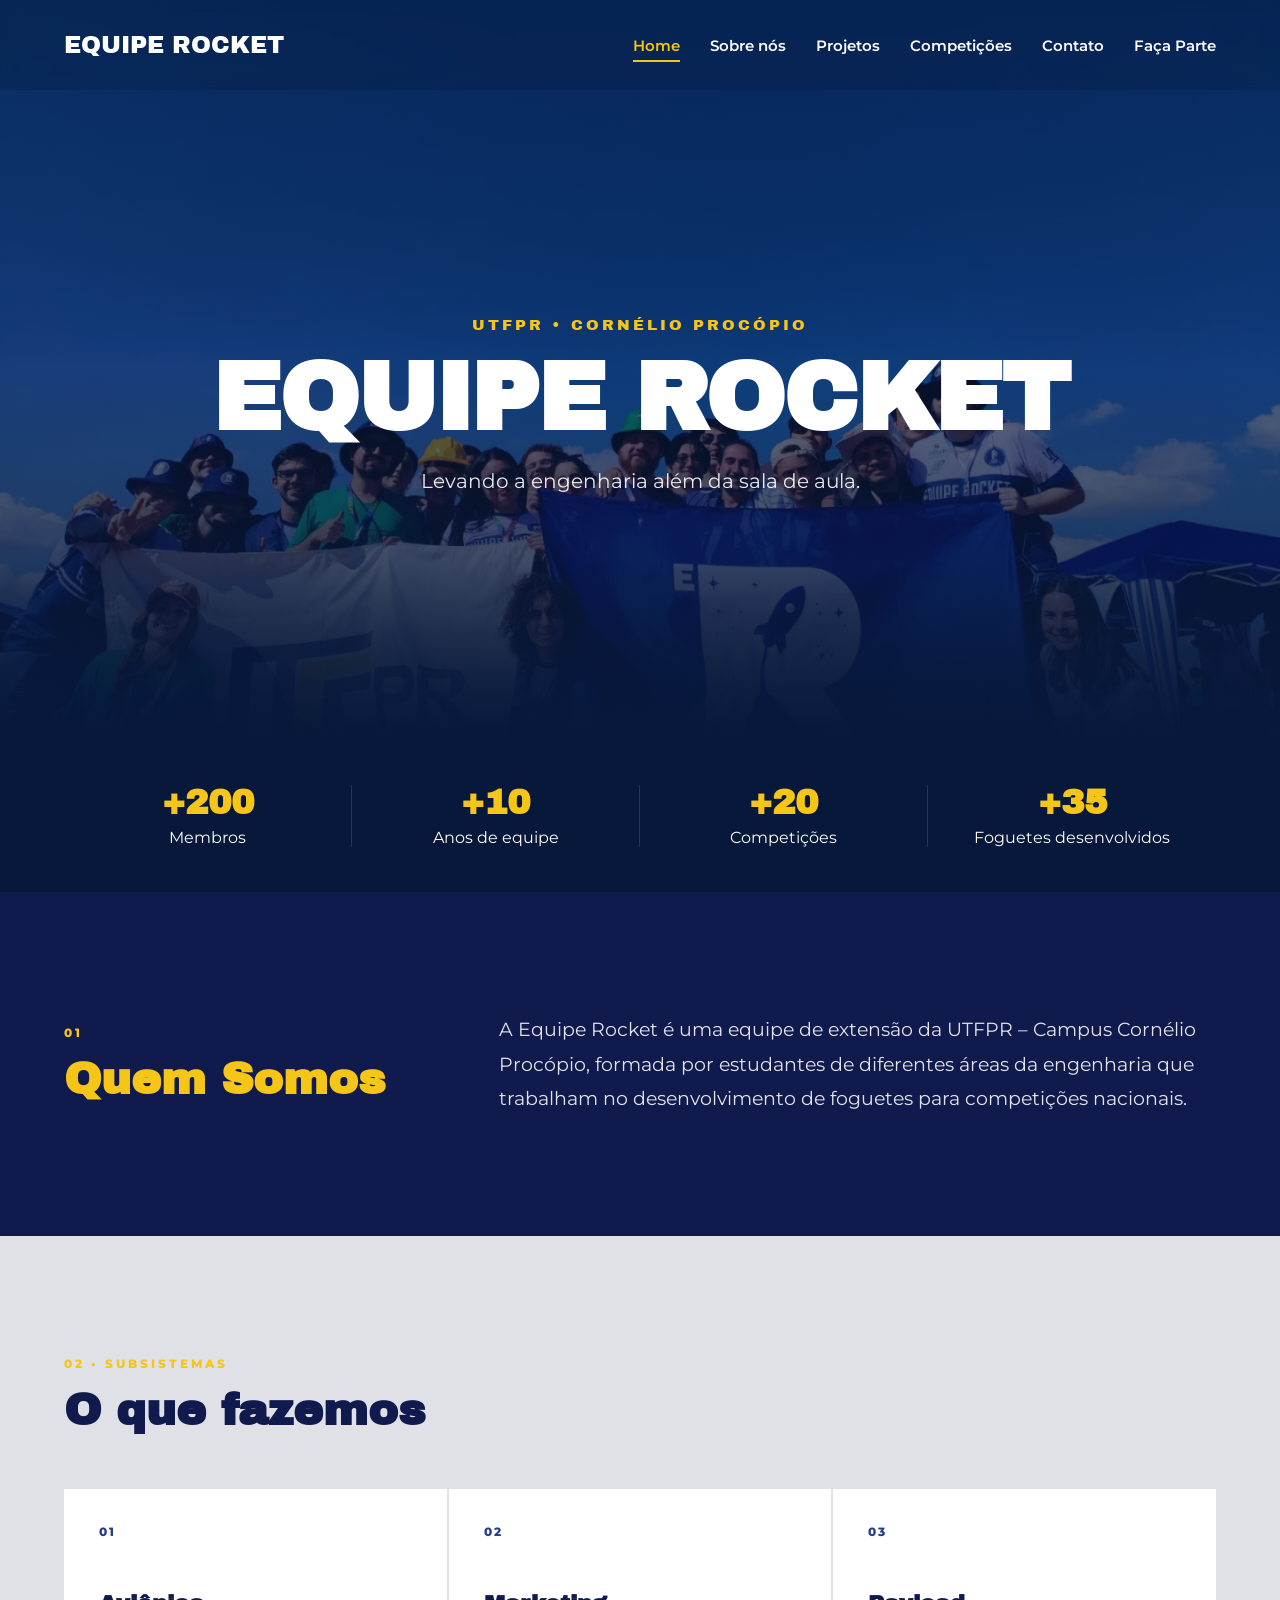
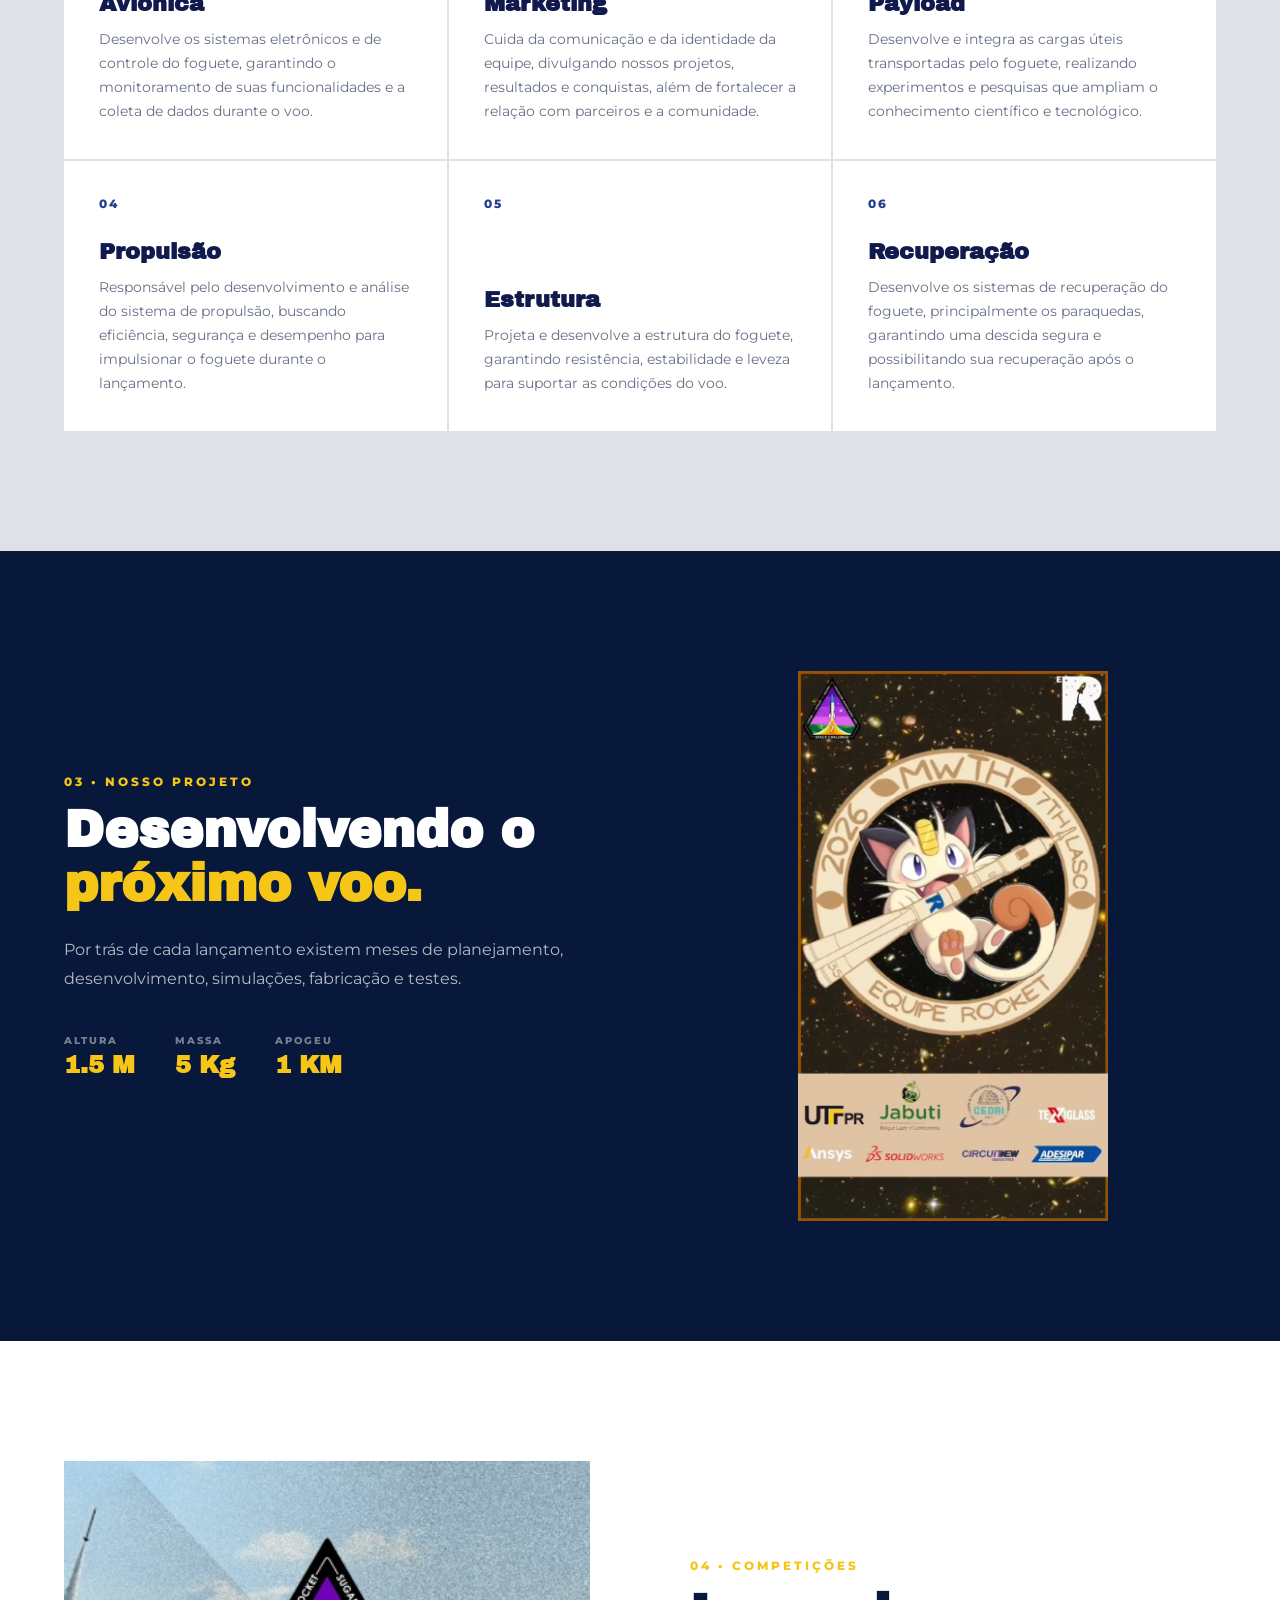
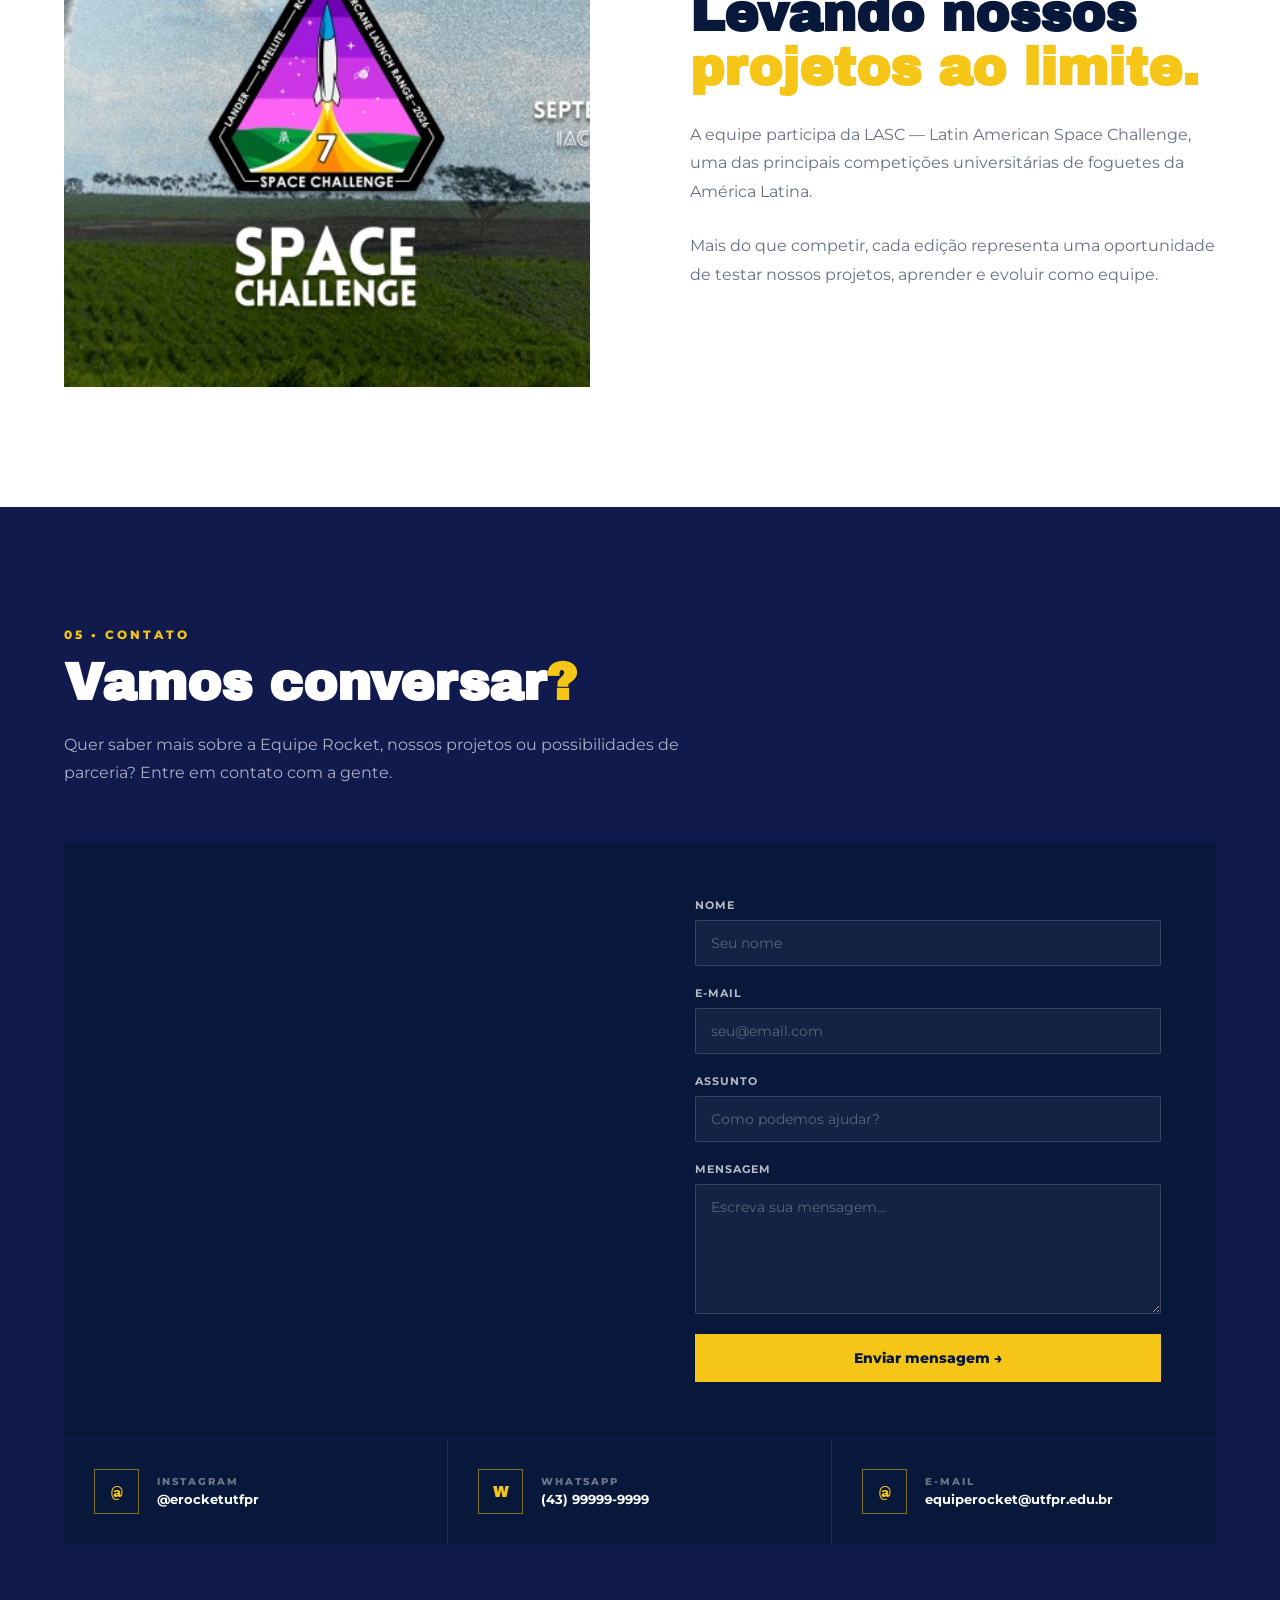
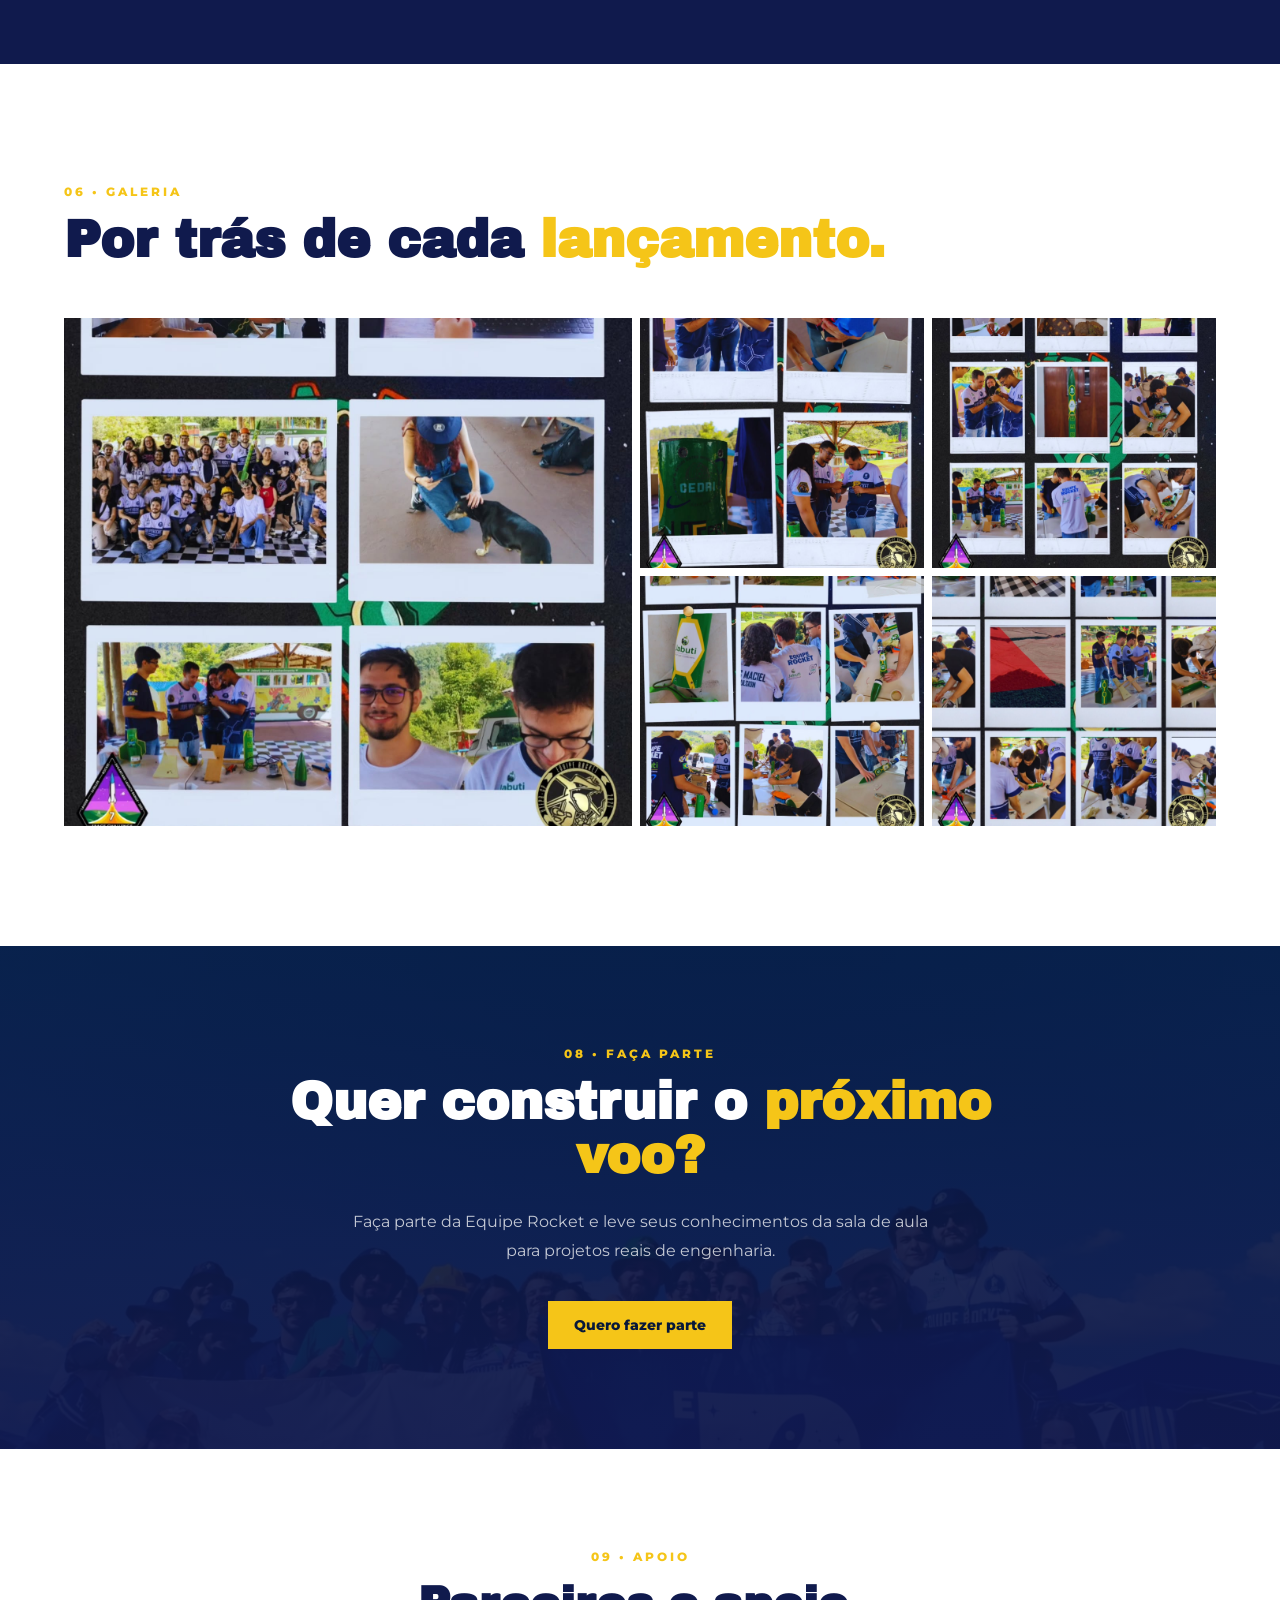
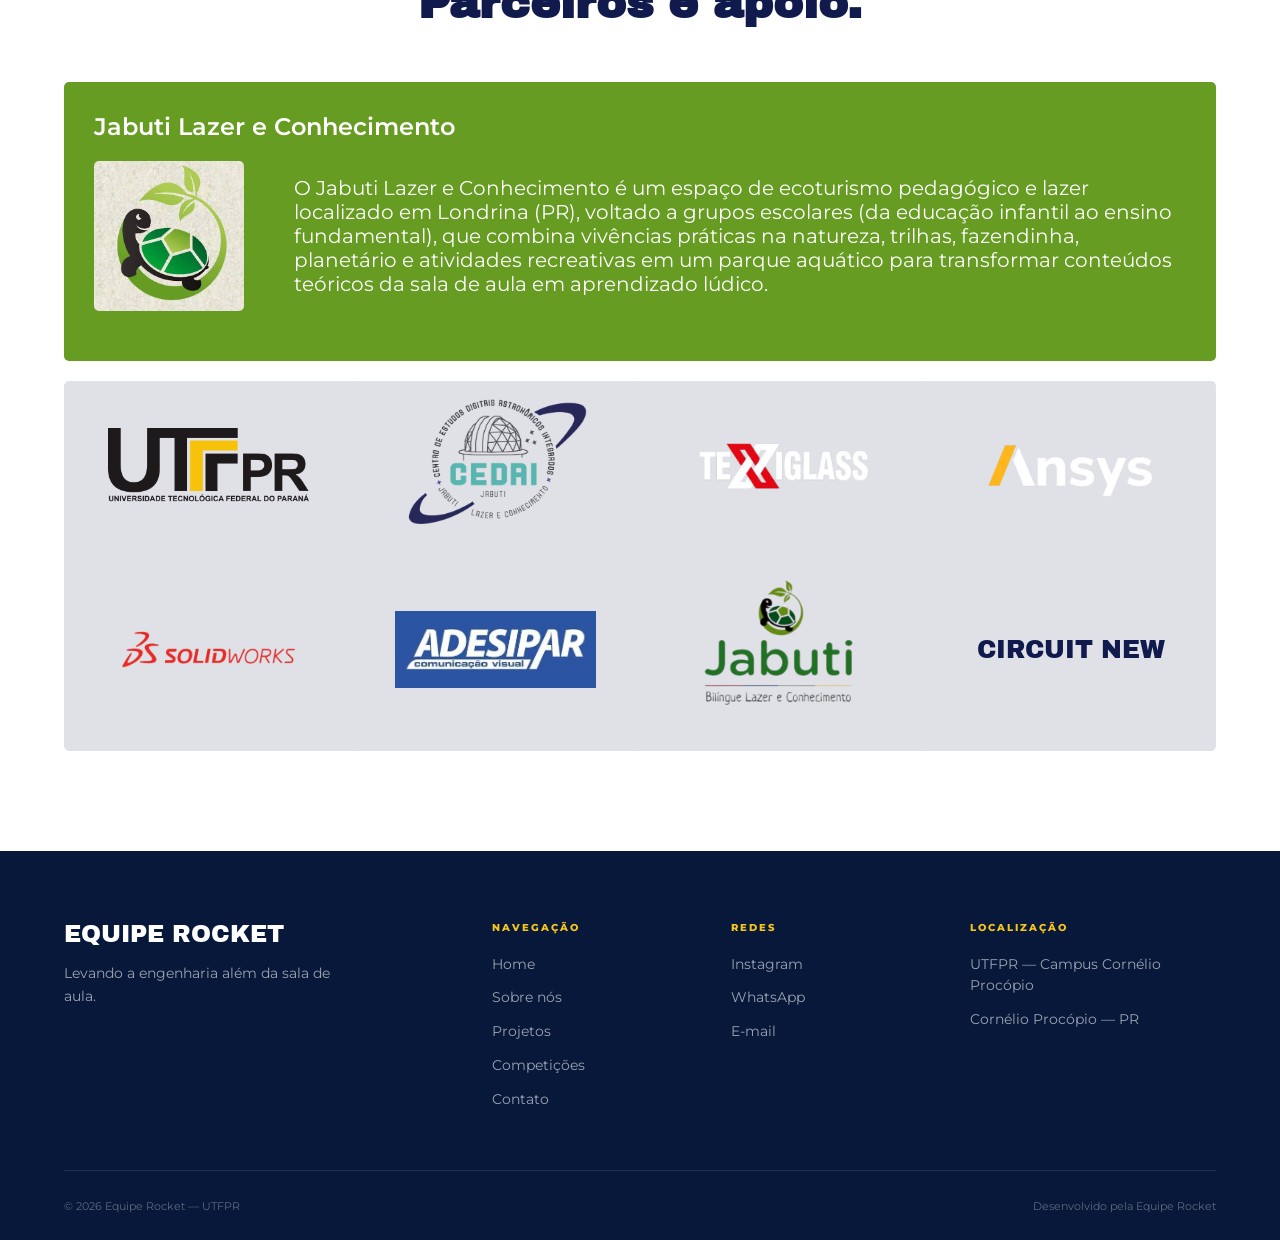
==== index.html @ 09540ca8 "feat: prompt inicial para commit" ====
<!doctype html>
<html lang="pt-BR">
  <head>
    <meta charset="UTF-8" />

    <meta name="viewport" content="width=device-width, initial-scale=1.0" />

    <meta
      name="description"
      content="Equipe Rocket UTFPR Cornélio Procópio — desenvolvimento de foguetes e participação em competições aeroespaciais."
    />

    <title>Equipe Rocket | UTFPR Cornélio Procópio</title>

    <link rel="icon" href="./assets/images/logo_rocket.ico" />

    <!-- Fontes -->
    <link rel="preconnect" href="https://fonts.googleapis.com" />
    <link rel="preconnect" href="https://fonts.gstatic.com" crossorigin />
    <link
      href="https://fonts.googleapis.com/css2?family=Archivo+Black&family=Montserrat:ital,wght@0,100..900;1,100..900&display=swap"
      rel="stylesheet"
    />

    <!-- CSS -->
    <link rel="stylesheet" href="./assets/css/boot.css" />
    <link rel="stylesheet" href="./assets/css/home.css" />

    <!-- JS -->
    <script src="./assets/js/menu.js" defer></script>
  </head>

  <body>
    <!-- =====================================================
         HEADER
    ====================================================== -->

    <header class="header">
      <div class="header__content">
        <a href="./index.html" class="header__logo"> EQUIPE ROCKET </a>

        <button
          class="menu-toggle"
          type="button"
          aria-label="Abrir menu"
          aria-expanded="false"
          aria-controls="main-menu"
        >
          <span></span>
          <span></span>
          <span></span>
        </button>

        <nav
          class="header__nav"
          id="main-menu"
          aria-label="Navegação principal"
        >
          <ul class="header__list">
            <li>
              <a href="./index.html" class="header__link active"> Home </a>
            </li>

            <li>
              <a href="#about" class="header__link"> Sobre nós </a>
            </li>

            <li>
              <a href="#projeto" class="header__link"> Projetos </a>
            </li>

            <li>
              <a href="#competicoes" class="header__link"> Competições </a>
            </li>

            <li>
              <a href="#contato" class="header__link"> Contato </a>
            </li>

            <li>
              <a href="#facaparte" class="header__link"> Faça Parte </a>
            </li>
          </ul>
        </nav>
      </div>
    </header>

    <main>
      <!-- =================================================
             HERO
        ================================================== -->

      <section class="hero">
        <img
          class="hero__image"
          src="./assets/images/banner02.jpg"
          alt="Equipe Rocket da UTFPR Cornélio Procópio"
        />

        <div class="hero__overlay"></div>

        <div class="hero__gradient"></div>

        <div class="hero__content">
          <p class="hero__university">UTFPR • CORNÉLIO PROCÓPIO</p>

          <h1 class="hero__title">EQUIPE ROCKET</h1>

          <p class="hero__subtitle">
            Levando a engenharia além da sala de aula.
          </p>
        </div>
      </section>

      <!-- =================================================
             ESTATÍSTICAS
        ================================================== -->

      <section class="stats">
        <div class="container">
          <div class="stats__grid">
            <article class="stat">
              <strong> +200 </strong>

              <span> Membros </span>
            </article>

            <article class="stat">
              <strong> +10 </strong>

              <span> Anos de equipe </span>
            </article>

            <article class="stat">
              <strong> +20 </strong>

              <span> Competições </span>
            </article>

            <article class="stat">
              <strong> +35 </strong>

              <span> Foguetes desenvolvidos </span>
            </article>
          </div>
        </div>
      </section>

      <!-- =================================================
             QUEM SOMOS
        ================================================== -->

      <section class="about" id="about">
        <div class="container">
          <div class="about__content">
            <div class="section-heading">
              <span class="section-heading__number"> 01 </span>

              <h2 class="section-heading__title">Quem Somos</h2>
            </div>

            <div class="about__text">
              <p>
                A Equipe Rocket é uma equipe de extensão da UTFPR – Campus
                Cornélio Procópio, formada por estudantes de diferentes áreas da
                engenharia que trabalham no desenvolvimento de foguetes para
                competições nacionais.
              </p>

              <!-- <a href="./pages/sobre.html" class="text-link"> Saiba mais → </a> -->
            </div>
          </div>
        </div>
      </section>

      <!-- =================================================
             SUBSISTEMAS
        ================================================== -->

      <section class="subsystems">
        <div class="container">
          <div class="section-title">
            <span> 02 • SUBSISTEMAS </span>

            <h2>O que fazemos</h2>
          </div>

          <div class="subsystems__grid">
            <article class="subsystem-card">
              <span class="subsystem-card__number"> 01 </span>

              <h3>Aviônica</h3>

              <p>
                Desenvolve os sistemas eletrônicos e de controle do foguete,
                garantindo o monitoramento de suas funcionalidades e a coleta de
                dados durante o voo.
              </p>
            </article>

            <article class="subsystem-card">
              <span class="subsystem-card__number"> 02 </span>

              <h3>Marketing</h3>

              <p>
                Cuida da comunicação e da identidade da equipe, divulgando
                nossos projetos, resultados e conquistas, além de fortalecer a
                relação com parceiros e a comunidade.
              </p>
            </article>

            <article class="subsystem-card">
              <span class="subsystem-card__number"> 03 </span>

              <h3>Payload</h3>

              <p>
                Desenvolve e integra as cargas úteis transportadas pelo foguete,
                realizando experimentos e pesquisas que ampliam o conhecimento
                científico e tecnológico.
              </p>
            </article>

            <article class="subsystem-card">
              <span class="subsystem-card__number"> 04 </span>

              <h3>Propulsão</h3>

              <p>
                Responsável pelo desenvolvimento e análise do sistema de
                propulsão, buscando eficiência, segurança e desempenho para
                impulsionar o foguete durante o lançamento.
              </p>
            </article>

            <article class="subsystem-card">
              <span class="subsystem-card__number"> 05 </span>

              <h3>Estrutura</h3>

              <p>
                Projeta e desenvolve a estrutura do foguete, garantindo
                resistência, estabilidade e leveza para suportar as condições do
                voo.
              </p>
            </article>

            <article class="subsystem-card">
              <span class="subsystem-card__number"> 06 </span>

              <h3>Recuperação</h3>

              <p>
                Desenvolve os sistemas de recuperação do foguete, principalmente
                os paraquedas, garantindo uma descida segura e possibilitando
                sua recuperação após o lançamento.
              </p>
            </article>
          </div>
        </div>
      </section>

      <!-- =================================================
             NOSSO FOGUETE
        ================================================== -->

      <section class="rocket" id="projeto">
        <div class="container">
          <div class="rocket__content">
            <div class="rocket__text">
              <span class="section-number"> 03 • NOSSO PROJETO </span>

              <h2>
                Desenvolvendo o
                <span>próximo voo.</span>
              </h2>

              <p>
                Por trás de cada lançamento existem meses de planejamento,
                desenvolvimento, simulações, fabricação e testes.
              </p>

              <div class="rocket__data">
                <div>
                  <span> ALTURA </span>

                  <strong> 1.5 M </strong>
                </div>

                <div>
                  <span> MASSA </span>

                  <strong> 5 Kg </strong>
                </div>

                <div>
                  <span> APOGEU </span>

                  <strong> 1 KM </strong>
                </div>
              </div>

              <!-- <a
                href="./projetos.html"
                class="button button--yellow em-desenvolvimento"
              >
                Conheça o projeto
              </a> -->
            </div>

            <div class="rocket__image">
              <img
                src="./assets/images/foguete.jpg"
                alt="Foguete desenvolvido pela Equipe Rocket"
              />
            </div>
          </div>
        </div>
      </section>

      <!-- =================================================
             COMPETIÇÕES
        ================================================== -->

      <section class="competitions" id="competicoes">
        <div class="container">
          <div class="competitions__content">
            <div class="competitions__image">
              <img
                src="./assets/images/lasc.png"
                alt="Equipe Rocket durante uma competição"
              />
            </div>

            <div class="competitions__text">
              <span class="section-number"> 04 • COMPETIÇÕES </span>

              <h2>
                Levando nossos
                <span>projetos ao limite.</span>
              </h2>

              <p>
                A equipe participa da LASC — Latin American Space Challenge, uma
                das principais competições universitárias de foguetes da América
                Latina.
              </p>

              <p>
                Mais do que competir, cada edição representa uma oportunidade de
                testar nossos projetos, aprender e evoluir como equipe.
              </p>

              <!-- <a href="./competicoes.html" class="text-link em-desenvolvimento">
                Conheça nossa trajetória →
              </a> -->
            </div>
          </div>
        </div>
      </section>
      <!-- =================================================
             CONTATO
        ================================================== -->

      <section class="contact" id="contato">
        <div class="container">
          <div class="contact__heading">
            <span class="section-number"> 05 • CONTATO </span>

            <h2>Vamos conversar<span>?</span></h2>

            <p>
              Quer saber mais sobre a Equipe Rocket, nossos projetos ou
              possibilidades de parceria? Entre em contato com a gente.
            </p>
          </div>

          <div class="contact__grid">
            <!-- MAPA -->

            <div class="contact__map">
              <iframe
                src="https://www.google.com/maps?q=UTFPR%20Corn%C3%A9lio%20Proc%C3%B3pio%20-%20Av.%20Alberto%20Carazzai%2C%201640&output=embed"
                title="Localização da UTFPR Cornélio Procópio"
                loading="lazy"
                referrerpolicy="no-referrer-when-downgrade"
                allowfullscreen
              ></iframe>
            </div>

            <!-- FORMULÁRIO -->

            <div class="contact__form">
              <form
                action="mailto:SEUEMAIL@EMAIL.COM"
                method="post"
                enctype="text/plain"
              >
                <div class="form-group">
                  <label for="name"> Nome </label>

                  <input
                    type="text"
                    id="name"
                    name="Nome"
                    placeholder="Seu nome"
                    autocomplete="name"
                    required
                  />
                </div>

                <div class="form-group">
                  <label for="email"> E-mail </label>

                  <input
                    type="email"
                    id="email"
                    name="Email"
                    placeholder="seu@email.com"
                    autocomplete="email"
                    required
                  />
                </div>

                <div class="form-group">
                  <label for="subject"> Assunto </label>

                  <input
                    type="text"
                    id="subject"
                    name="Assunto"
                    placeholder="Como podemos ajudar?"
                    required
                  />
                </div>

                <div class="form-group">
                  <label for="message"> Mensagem </label>

                  <textarea
                    id="message"
                    name="Mensagem"
                    rows="5"
                    placeholder="Escreva sua mensagem..."
                    required
                  ></textarea>
                </div>

                <button
                  type="submit"
                  class="button button--yellow em-desenvolvimento"
                >
                  Enviar mensagem →
                </button>
              </form>
            </div>
          </div>

          <!-- CONTATOS -->

          <div class="contact__links">
            <a
              href="https://instagram.com/erocketutfpr"
              target="_blank"
              rel="noopener noreferrer"
              class="contact-link"
            >
              <span class="contact-link__icon"> @ </span>

              <span class="contact-link__content">
                <small> INSTAGRAM </small>

                <strong> @erocketutfpr </strong>
              </span>
            </a>

            <a
              href="https://wa.me/5543999999999"
              target="_blank"
              rel="noopener noreferrer"
              class="contact-link"
            >
              <span class="contact-link__icon"> W </span>

              <span class="contact-link__content">
                <small> WHATSAPP </small>

                <strong> (43) 99999-9999 </strong>
              </span>
            </a>

            <a href="mailto:SEUEMAIL@EMAIL.COM" class="contact-link">
              <span class="contact-link__icon"> @ </span>

              <span class="contact-link__content">
                <small> E-MAIL </small>

                <strong> equiperocket@utfpr.edu.br </strong>
              </span>
            </a>
          </div>
        </div>
      </section>
      <!-- =================================================
             GALERIA
        ================================================== -->

      <section class="gallery">
        <div class="container">
          <div class="gallery__heading">
            <div>
              <span class="section-number"> 06 • GALERIA </span>

              <h2>
                Por trás de cada
                <span>lançamento.</span>
              </h2>
            </div>

            <!-- <a href="./galeria.html" class="text-link em-desenvolvimento">
              Ver galeria completa →
            </a> -->
          </div>

          <div class="gallery__grid">
            <div class="gallery__item gallery__item--large">
              <img src="./assets/images/galeria/01.heic" alt="Equipe Rocket" />
            </div>

            <div class="gallery__item">
              <img
                src="./assets/images/galeria/02.heic"
                alt="Equipe Rocket durante desenvolvimento"
              />
            </div>

            <div class="gallery__item">
              <img
                src="./assets/images/galeria/03.heic"
                alt="Manufatura do foguete"
              />
            </div>

            <div class="gallery__item">
              <img
                src="./assets/images/galeria/04.heic"
                alt="Equipe Rocket durante competição"
              />
            </div>

            <div class="gallery__item">
              <img
                src="./assets/images/galeria/05.heic"
                alt="Equipe Rocket durante competição"
              />
            </div>
          </div>
        </div>
      </section>

      <!-- =================================================
             FAÇA PARTE
        ================================================== -->

      <section class="join" id="facaparte">
        <div class="join__overlay"></div>

        <div class="container">
          <div class="join__content">
            <span class="section-number"> 08 • FAÇA PARTE </span>

            <h2>
              Quer construir o
              <span>próximo voo?</span>
            </h2>

            <p>
              Faça parte da Equipe Rocket e leve seus conhecimentos da sala de
              aula para projetos reais de engenharia.
            </p>

            <a href="" class="button button--yellow em-desenvolvimento">
              Quero fazer parte
            </a>
          </div>
        </div>
      </section>

      <!-- =================================================
             PARCEIROS
        ================================================== -->

      <section class="partners">
        <div class="container">
          <div class="section-title section-title--center">
            <span> 09 • APOIO </span>

            <h2>Parceiros e apoio.</h2>
          </div>

          <div class="main_partner">
            <p class="title_jabuti">Jabuti Lazer e Conhecimento</p>
            <div>
              <img src="./assets/images/patrocinadores/jabuti.jpg" alt="" />
              <p>
                O Jabuti Lazer e Conhecimento é um espaço de ecoturismo
                pedagógico e lazer localizado em Londrina (PR), voltado a grupos
                escolares (da educação infantil ao ensino fundamental), que
                combina vivências práticas na natureza, trilhas, fazendinha,
                planetário e atividades recreativas em um parque aquático para
                transformar conteúdos teóricos da sala de aula em aprendizado
                lúdico.
              </p>
            </div>
          </div>

          <div
            class="partners__grid"
            style="background-color: var(--cinza-claro)"
          >
            <div class="partner">
              <img src="./assets/images/patrocinadores/UTFPR_logo.png" alt="" />
            </div>

            <div class="partner">
              <img src="/assets/images/patrocinadores/cedai.png" alt="" />
            </div>

            <div class="partner">
              <img src="/assets/images/patrocinadores/texiglass.png" alt="" />
            </div>

            <div class="partner">
              <img src="/assets/images/patrocinadores/ansys.png" alt="" />
            </div>

            <div class="partner">
              <img src="/assets/images/patrocinadores/solidworks.png" alt="" />
            </div>

            <div class="partner">
              <img src="/assets/images/patrocinadores/adesipar.jpg" alt="" />
            </div>

            <div class="partner">
              <img src="/assets/images/patrocinadores/jabuti2.png" alt="" />
            </div>

            <div class="partner">
              <p>CIRCUIT NEW</p>
            </div>
          </div>
        </div>
      </section>
    </main>

    <!-- =====================================================
         FOOTER
    ====================================================== -->

    <footer class="footer">
      <div class="container">
        <div class="footer__content">
          <div class="footer__brand">
            <span> EQUIPE ROCKET </span>

            <p>Levando a engenharia além da sala de aula.</p>
          </div>

          <div class="footer__column">
            <h3>NAVEGAÇÃO</h3>

            <a href="./index.html"> Home </a>

            <a href="#about"> Sobre nós </a>

            <a href="#projeto"> Projetos </a>

            <a href="#competicoes"> Competições </a>

            <a href="#contato"> Contato </a>
          </div>

          <div class="footer__column">
            <h3>REDES</h3>

            <a
              href="https://instagram.com/erocketutfpr"
              target="_blank"
              rel="noopener noreferrer"
            >
              Instagram
            </a>

            <a
              href="https://wa.me/5543999999999"
              target="_blank"
              rel="noopener noreferrer"
            >
              WhatsApp
            </a>

            <a href="mailto:emailrocket@utfpr"> E-mail </a>
          </div>

          <div class="footer__column">
            <h3>LOCALIZAÇÃO</h3>

            <p>UTFPR — Campus Cornélio Procópio</p>

            <p>Cornélio Procópio — PR</p>
          </div>
        </div>

        <div class="footer__bottom">
          <span> © 2026 Equipe Rocket — UTFPR </span>

          <span> Desenvolvido pela Equipe Rocket </span>
        </div>
      </div>
    </footer>

    <!-- AVISO DE DESENVOLVIMENTO -->
    <div class="development-modal" id="developmentModal">
      <div class="development-modal__content">
        <button
          class="development-modal__close"
          id="developmentModalClose"
          aria-label="Fechar aviso"
        >
          &times;
        </button>

        <span class="development-modal__number"> EM DESENVOLVIMENTO </span>

        <h2>Estamos preparando essa seção.</h2>

        <p>
          Essa parte do site ainda está sendo desenvolvida pela Equipe Rocket.
          Em breve teremos novidades por aqui.
        </p>

        <button class="development-modal__button" id="developmentModalButton">
          Entendi
        </button>
      </div>
    </div>
  </body>
</html>
---- assets/css/boot.css ----
:root {
    --azul: #101a4d;
    --azul-escuro: #07183a;
    --azul-claro: #243d8f;
    --amarelo: #f5c518;

    --branco: #ffffff;
    --cinza-claro: #dfe1e7;
    --cinza: #667085;
    --borda: #dfe2e9;

    --largura-conteudo: 1200px;
}

* {
    margin: 0;
    padding: 0;
    box-sizing: border-box;
}

html {
    scroll-behavior: smooth;
}

body {
    min-width: 320px;

    background-color: var(--branco);
    color: var(--azul-escuro);

    font-family: 'Montserrat', sans-serif;
}

img {
    display: block;
    max-width: 100%;
}

button,
input,
textarea {
    font: inherit;
}

button {
    cursor: pointer;
}

a {
    color: inherit;
}

.container {
    width: min(90%, var(--largura-conteudo));
    margin: 0 auto;
}
---- assets/css/home.css ----
/* =========================================================
   HEADER
========================================================= */

.header {
  position: sticky;
  top: 0;
  z-index: 1000;

  height: 90px;

  background-color: rgba(7, 24, 58, 0.25);
  backdrop-filter: blur(8px);
}

.header__content {
  width: min(90%, var(--largura-conteudo));
  height: 100%;

  margin: 0 auto;

  display: flex;
  align-items: center;
  justify-content: space-between;
}

.header__logo {
  color: var(--branco);

  font-family: "Archivo Black", sans-serif;
  font-size: 24px;

  text-decoration: none;

  white-space: nowrap;
}

.header__list {
  display: flex;
  align-items: center;
  gap: 30px;

  list-style: none;
}

.header__link {
  position: relative;

  color: var(--branco);

  font-size: 15px;
  font-weight: 600;

  text-decoration: none;

  transition: color 0.2s ease;
}

.header__link::after {
  content: "";

  position: absolute;
  left: 0;
  bottom: -7px;

  width: 0;
  height: 2px;

  background-color: var(--amarelo);

  transition: width 0.2s ease;
}

.header__link:hover,
.header__link.active {
  color: var(--amarelo);
}

.header__link:hover::after,
.header__link.active::after {
  width: 100%;
}

/* =========================================================
   MENU MOBILE
========================================================= */

.menu-toggle {
  display: none;

  width: 42px;
  height: 42px;

  padding: 8px;

  border: 0;
  background: transparent;
}

.menu-toggle span {
  display: block;

  width: 100%;
  height: 2px;

  margin: 5px 0;

  background-color: var(--branco);

  transition:
    transform 0.2s ease,
    opacity 0.2s ease;
}

/* =========================================================
   HERO
========================================================= */

.hero {
  position: relative;

  min-height: 740px;

  margin-top: -90px;

  overflow: hidden;

  display: flex;
  align-items: center;
  justify-content: center;

  text-align: center;

  color: var(--branco);
}

.hero__image {
  position: absolute;
  inset: 0;
  z-index: -3;

  width: 100%;
  height: 100%;

  object-fit: cover;
  object-position: center;
}

.hero__overlay {
  position: absolute;
  inset: 0;
  z-index: -2;

  background: linear-gradient(
    to bottom,
    rgba(5, 20, 50, 0.7),
    rgba(8, 22, 55, 0.62) 50%,
    rgba(7, 24, 58, 0.92)
  );
}

.hero__gradient {
  position: absolute;
  left: 0;
  right: 0;
  bottom: 0;
  z-index: -1;

  height: 180px;

  background: linear-gradient(to top, var(--azul-escuro), transparent);
}

.hero__content {
  width: min(90%, 1000px);

  padding-top: 70px;
}

.hero__university {
  margin-bottom: 20px;

  color: var(--amarelo);

  font-family: "Archivo Black", sans-serif;
  font-size: clamp(0.75rem, 1.5vw, 0.95rem);

  letter-spacing: 3px;
}

.hero__title {
  font-family: "Archivo Black", sans-serif;
  font-size: clamp(3.2rem, 8vw, 6rem);

  line-height: 0.95;
  letter-spacing: -2px;
}

.hero__subtitle {
  margin-top: 24px;

  color: rgba(255, 255, 255, 0.9);

  font-size: clamp(1rem, 2vw, 1.25rem);
}

/* =========================================================
   ESTATÍSTICAS
========================================================= */

.stats {
  padding: 45px 0;

  background-color: var(--azul-escuro);
}

.stats__grid {
  display: grid;
  grid-template-columns: repeat(4, 1fr);
}

.stat {
  padding: 0 20px;

  text-align: center;

  border-right: 1px solid rgba(255, 255, 255, 0.12);
}

.stat:last-child {
  border-right: 0;
}

.stat strong {
  display: block;

  color: var(--amarelo);

  font-family: "Archivo Black", sans-serif;
  font-size: clamp(1.8rem, 4vw, 2.2rem);

  line-height: 1;
}

.stat span {
  display: block;

  margin-top: 8px;

  color: var(--branco);

  font-size: clamp(0.8rem, 1.5vw, 1rem);
}

/* =========================================================
   TÍTULOS DE SEÇÃO
========================================================= */

.section-heading__number,
.section-title > span,
.section-number {
  display: block;

  margin-bottom: 15px;

  color: var(--amarelo);

  font-size: 0.75rem;
  font-weight: 800;

  letter-spacing: 3px;
}

.section-heading__title,
.section-title h2 {
  font-family: "Archivo Black", sans-serif;
}

.section-title {
  margin-bottom: 55px;
}

.section-title h2 {
  color: var(--azul);
  font-size: clamp(2rem, 5vw, 2.8rem);
}

.section-title--center {
  text-align: center;
}

.section-title--center h2 {
  color: var(--azul);
}

.section-title--center strong {
  color: var(--amarelo);
}

/* =========================================================
   QUEM SOMOS
========================================================= */

.about {
  padding: 120px 0;

  background-color: var(--azul);

  color: var(--branco);
}

.about__content {
  display: grid;
  grid-template-columns: 0.7fr 1.5fr;

  align-items: center;

  gap: clamp(40px, 8vw, 100px);
}

.section-heading__title {
  color: var(--amarelo);

  font-size: clamp(2rem, 5vw, 2.8rem);
}

.about__text p {
  max-width: 750px;

  color: rgba(255, 255, 255, 0.88);

  font-size: clamp(1rem, 2vw, 1.2rem);
  line-height: 1.8;
}

.text-link {
  display: inline-block;

  margin-top: 25px;

  color: var(--amarelo);

  font-size: 0.95rem;
  font-weight: 700;

  text-decoration: none;

  transition:
    color 0.2s ease,
    transform 0.2s ease;
}

.text-link:hover {
  color: var(--branco);
  transform: translateX(5px);
}

/* =========================================================
   SUBSISTEMAS
========================================================= */

.subsystems {
  padding: 120px 0;

  background-color: var(--cinza-claro);
}

.subsystems__grid {
  display: grid;
  grid-template-columns: repeat(3, 1fr);

  gap: 2px;

  background-color: var(--borda);
}

.subsystem-card {
  position: relative;

  min-height: 270px;

  padding: 35px;

  display: flex;
  flex-direction: column;
  justify-content: space-between;

  background-color: var(--branco);

  overflow: hidden;

  transition:
    background-color 0.25s ease,
    transform 0.25s ease;
}

.subsystem-card:hover {
  z-index: 2;

  background-color: var(--azul);

  transform: translateY(-5px);
}

.subsystem-card__number {
  color: var(--azul-claro);

  font-size: 0.75rem;
  font-weight: 800;

  letter-spacing: 2px;

  transition: color 0.25s ease;
}

.subsystem-card h3 {
  margin-top: auto;
  margin-bottom: 12px;

  color: var(--azul);

  font-family: "Archivo Black", sans-serif;
  font-size: 1.4rem;

  transition: color 0.25s ease;
}

.subsystem-card p {
  color: var(--cinza);

  font-size: 0.88rem;
  line-height: 1.7;

  transition: color 0.25s ease;
}

.subsystem-card:hover .subsystem-card__number,
.subsystem-card:hover h3 {
  color: var(--amarelo);
}

.subsystem-card:hover p {
  color: rgba(255, 255, 255, 0.7);
}

/* =========================================================
   NOSSO FOGUETE
========================================================= */

.rocket {
  padding: 120px 0;

  background-color: var(--azul-escuro);

  color: var(--branco);

  overflow: hidden;
}

.rocket__content {
  display: grid;
  grid-template-columns: 1fr 1fr;

  align-items: center;

  gap: clamp(40px, 8vw, 100px);
}

.rocket__text h2,
.competitions__text h2,
.join__content h2,
.contact__heading h2,
.gallery__heading h2 {
  font-family: "Archivo Black", sans-serif;

  font-size: clamp(2.2rem, 5vw, 3.2rem);

  line-height: 1.05;
}

.rocket__text h2 span,
.competitions__text h2 span,
.join__content h2 span,
.contact__heading h2 span,
.gallery__heading h2 span {
  color: var(--amarelo);
}

.rocket__text > p {
  max-width: 600px;

  margin-top: 25px;

  color: rgba(255, 255, 255, 0.7);

  font-size: 1rem;
  line-height: 1.8;
}

.rocket__data {
  display: flex;
  gap: clamp(20px, 4vw, 40px);

  margin: 40px 0;
}

.rocket__data div {
  display: flex;
  flex-direction: column;
  gap: 5px;
}

.rocket__data span {
  color: rgba(255, 255, 255, 0.45);

  font-size: 0.65rem;
  font-weight: 800;

  letter-spacing: 2px;
}

.rocket__data strong {
  color: var(--amarelo);

  font-family: "Archivo Black", sans-serif;
  font-size: 1.5rem;
}

.rocket__image {
  min-height: 450px;

  display: flex;
  align-items: center;
  justify-content: center;
}

.rocket__image img {
  width: 100%;
  max-height: 550px;

  object-fit: contain;
}

.button {
  display: inline-flex;
  align-items: center;
  justify-content: center;

  min-height: 48px;

  padding: 12px 24px;

  border: 2px solid transparent;

  font-size: 0.9rem;
  font-weight: 800;

  text-decoration: none;

  transition:
    background-color 0.2s ease,
    color 0.2s ease,
    border-color 0.2s ease;
}

.button--yellow {
  background-color: var(--amarelo);
  border-color: var(--amarelo);

  color: var(--azul-escuro);
}

.button--yellow:hover {
  background-color: transparent;

  color: var(--amarelo);
}

/* =========================================================
   COMPETIÇÕES
========================================================= */

.competitions {
  padding: 120px 0;

  background-color: var(--branco);
}

.competitions__content {
  display: grid;
  grid-template-columns: 1fr 1fr;

  align-items: center;

  gap: clamp(40px, 8vw, 100px);
}

.competitions__image {
  min-height: 520px;

  overflow: hidden;
}

.competitions__image img {
  width: 100%;
  height: 100%;

  object-fit: cover;

  transition: transform 0.5s ease;
}

.competitions__image:hover img {
  transform: scale(1.04);
}

.competitions__text > p {
  margin-top: 25px;

  color: var(--cinza);

  font-size: 1rem;
  line-height: 1.8;
}

/* =========================================================
   HISTÓRIA
========================================================= */

.history {
  padding: 120px 0;

  background-color: var(--cinza-claro);
}

.timeline {
  position: relative;

  max-width: 900px;

  margin: 0 auto;
}

.timeline::before {
  content: "";

  position: absolute;

  top: 0;
  bottom: 0;
  left: 105px;

  width: 1px;

  background-color: var(--borda);
}

.timeline__item {
  display: grid;
  grid-template-columns: 80px 1fr;

  gap: 50px;

  padding: 30px 0;
}

.timeline__year {
  color: var(--amarelo);

  font-family: "Archivo Black", sans-serif;
  font-size: 1.3rem;

  text-align: right;
}

.timeline__content {
  position: relative;

  padding-left: 40px;
}

.timeline__content::before {
  content: "";

  position: absolute;

  top: 6px;
  left: -7px;

  width: 13px;
  height: 13px;

  border: 4px solid var(--cinza-claro);
  border-radius: 50%;

  background-color: var(--amarelo);
}

.timeline__content h3 {
  margin-bottom: 10px;

  color: var(--azul);

  font-family: "Archivo Black", sans-serif;
  font-size: 1.3rem;
}

.timeline__content p {
  color: var(--cinza);

  font-size: 0.9rem;
  line-height: 1.7;
}

/* =========================================================
   GALERIA
========================================================= */

.gallery {
  padding: 120px 0;

  background-color: var(--branco);
}

.gallery__heading {
  display: flex;
  align-items: end;
  justify-content: space-between;

  gap: 30px;

  margin-bottom: 50px;
}

.gallery__heading h2 {
  color: var(--azul);
}

.gallery__grid {
  display: grid;

  grid-template-columns: 2fr 1fr 1fr;
  grid-template-rows: 250px 250px;

  gap: 8px;
}

.gallery__item {
  overflow: hidden;
}

.gallery__item--large {
  grid-row: span 2;
}

.gallery__item img {
  width: 100%;
  height: 100%;

  object-fit: cover;

  transition: transform 0.5s ease;
}

.gallery__item:hover img {
  transform: scale(1.05);
}

/* =========================================================
   CONTATO
========================================================= */

.contact {
  padding: 120px 0;

  background-color: var(--azul);

  color: var(--branco);
}

.contact__heading {
  margin-bottom: 55px;
}

.contact__heading h2 {
  color: var(--branco);
}

.contact__heading > p {
  max-width: 650px;

  margin-top: 20px;

  color: rgba(255, 255, 255, 0.65);

  font-size: 1rem;
  line-height: 1.8;
}

.contact__grid {
  display: grid;
  grid-template-columns: 1fr 1fr;

  background-color: rgba(255, 255, 255, 0.08);
}

.contact__map {
  min-height: 550px;

  background-color: var(--azul-escuro);
}

.contact__map iframe {
  display: block;

  width: 100%;
  height: 100%;
  min-height: 550px;

  border: 0;
}

.contact__form {
  padding: clamp(30px, 5vw, 55px);

  background-color: var(--azul-escuro);
}

.contact__form form {
  display: flex;
  flex-direction: column;

  gap: 20px;
}

.form-group {
  display: flex;
  flex-direction: column;

  gap: 8px;
}

.form-group label {
  color: rgba(255, 255, 255, 0.7);

  font-size: 0.7rem;
  font-weight: 700;

  letter-spacing: 1px;
  text-transform: uppercase;
}

.form-group input,
.form-group textarea {
  width: 100%;

  padding: 13px 15px;

  border: 1px solid rgba(255, 255, 255, 0.15);
  border-radius: 2px;

  outline: none;

  background-color: rgba(255, 255, 255, 0.05);

  color: var(--branco);

  font-family: "Montserrat", sans-serif;
  font-size: 0.9rem;

  transition:
    border-color 0.2s ease,
    background-color 0.2s ease;
}

.form-group input::placeholder,
.form-group textarea::placeholder {
  color: rgba(255, 255, 255, 0.3);
}

.form-group input:focus,
.form-group textarea:focus {
  border-color: var(--amarelo);

  background-color: rgba(255, 255, 255, 0.08);
}

.form-group textarea {
  min-height: 130px;

  resize: vertical;
}

.contact__links {
  display: grid;
  grid-template-columns: repeat(3, 1fr);

  margin-top: 2px;

  background-color: var(--azul-escuro);
}

.contact-link {
  display: flex;
  align-items: center;

  gap: 18px;

  min-width: 0;

  padding: 30px;

  border-right: 1px solid rgba(255, 255, 255, 0.1);

  color: var(--branco);

  text-decoration: none;

  transition: background-color 0.2s ease;
}

.contact-link:last-child {
  border-right: 0;
}

.contact-link:hover {
  background-color: rgba(255, 255, 255, 0.04);
}

.contact-link__icon {
  width: 45px;
  height: 45px;

  flex-shrink: 0;

  display: flex;
  align-items: center;
  justify-content: center;

  border: 1px solid rgba(245, 197, 24, 0.5);

  color: var(--amarelo);

  font-family: "Archivo Black", sans-serif;
}

.contact-link__content {
  min-width: 0;

  display: flex;
  flex-direction: column;

  gap: 5px;
}

.contact-link__content small {
  color: rgba(255, 255, 255, 0.4);

  font-size: 0.6rem;
  font-weight: 800;

  letter-spacing: 2px;
}

.contact-link__content strong {
  overflow: hidden;

  color: var(--branco);

  font-size: 0.8rem;

  text-overflow: ellipsis;
  white-space: nowrap;
}

/* =========================================================
   FAÇA PARTE
========================================================= */

.join {
  position: relative;

  min-height: 500px;

  padding: 100px 0;

  display: flex;
  align-items: center;

  background-image: url("../images/banner02.jpg");
  background-size: cover;
  background-position: center;

  text-align: center;

  overflow: hidden;
}

.join__overlay {
  position: absolute;
  inset: 0;

  background: linear-gradient(rgba(7, 24, 58, 0.88), rgba(16, 25, 77, 0.96));
}

.join .container {
  position: relative;
  z-index: 1;
}

.join__content {
  max-width: 750px;

  margin: 0 auto;
}

.join__content h2 {
  color: var(--branco);
}

.join__content p {
  max-width: 600px;

  margin: 25px auto 35px;

  color: rgba(255, 255, 255, 0.75);

  font-size: 1rem;
  line-height: 1.8;
}

/* =========================================================
   PARCEIROS
========================================================= */

.partners {
  padding: 100px 0;

  background-color: var(--branco);
}

.partners__grid {
  display: grid;
  grid-template-columns: repeat(4, 1fr);

  border: 1px solid var(--borda);
  border-radius: 5px;
}

.partner {
  min-height: 120px;

  display: flex;
  align-items: center;
  justify-content: center;

  border-right: 1px solid var(--borda);
  

  color: #a2a7b2;

  font-family: "Archivo Black", sans-serif;
  font-size: 1rem;

  text-align: center;

  img{
    width: 70%;
  }

  p{
    font-size: 25px;
    color: var(--azul);
  }
}

.partner:last-child {
  border-right: 0;
}

.main_partner {
  width: 100%;
  text-align: start;
  background-color: #669c21;
  border-radius: 5px;
  padding: 30px;
  margin: 20px 0;
  color: white;

  .title_jabuti {
    font-size: 24px;
    font-weight: 600;
  }
  div {
    display: flex;
    align-items: center;
    justify-content: space-between;
    gap: 50px;
    padding: 20px 0;

    img {
      width: 150px;
      border-radius: 5px;
    }

    p {
      font-size: 20px;
    }
  }
}

/* =========================================================
   FOOTER
========================================================= */

.footer {
  padding-top: 70px;

  background-color: var(--azul-escuro);

  color: var(--branco);
}

.footer__content {
  display: grid;

  grid-template-columns: 2fr 1fr 1fr 1.3fr;

  gap: 50px;

  padding-bottom: 60px;
}

.footer__brand > span {
  font-family: "Archivo Black", sans-serif;
  font-size: 1.5rem;
}

.footer__brand p {
  max-width: 300px;

  margin-top: 15px;

  color: rgba(255, 255, 255, 0.6);

  font-size: 0.85rem;
  line-height: 1.7;
}

.footer__column {
  display: flex;
  flex-direction: column;

  gap: 12px;
}

.footer__column h3 {
  margin-bottom: 8px;

  color: var(--amarelo);

  font-size: 0.65rem;
  font-weight: 800;

  letter-spacing: 2px;
}

.footer__column a,
.footer__column p {
  color: rgba(255, 255, 255, 0.6);

  font-size: 0.85rem;
  line-height: 1.6;

  text-decoration: none;
}

.footer__column a {
  transition: color 0.2s ease;
}

.footer__column a:hover {
  color: var(--branco);
}

.footer__bottom {
  min-height: 70px;

  display: flex;
  align-items: center;
  justify-content: space-between;

  gap: 20px;

  border-top: 1px solid rgba(255, 255, 255, 0.1);

  color: rgba(255, 255, 255, 0.35);

  font-size: 0.7rem;
}
/* =========================================================
   AVISO - EM DESENVOLVIMENTO
========================================================= */

.development-modal {
  position: fixed;
  inset: 0;
  z-index: 9999;

  display: flex;
  align-items: center;
  justify-content: center;

  padding: 20px;

  background-color: rgba(3, 12, 30, 0.75);
  backdrop-filter: blur(6px);

  opacity: 0;
  visibility: hidden;

  transition:
    opacity 0.25s ease,
    visibility 0.25s ease;
}

.development-modal.is-open {
  opacity: 1;
  visibility: visible;
}

.development-modal__content {
  position: relative;

  width: min(100%, 450px);

  padding: 45px 40px;

  background-color: var(--azul-escuro);

  border: 1px solid rgba(255, 255, 255, 0.1);

  box-shadow: 0 20px 60px rgba(0, 0, 0, 0.35);

  text-align: center;

  transform: translateY(15px) scale(0.98);

  transition: transform 0.25s ease;
}

.development-modal.is-open .development-modal__content {
  transform: translateY(0) scale(1);
}

/* Botão fechar */

.development-modal__close {
  position: absolute;
  top: 15px;
  right: 18px;

  width: 35px;
  height: 35px;

  border: 0;

  background: transparent;

  color: rgba(255, 255, 255, 0.5);

  font-size: 28px;
  line-height: 1;

  cursor: pointer;

  transition: color 0.2s ease;
}

.development-modal__close:hover {
  color: var(--branco);
}

/* Texto */

.development-modal__number {
  display: block;

  margin-bottom: 15px;

  color: var(--amarelo);

  font-size: 0.65rem;
  font-weight: 800;

  letter-spacing: 2px;
}

.development-modal__content h2 {
  margin-bottom: 15px;

  color: var(--branco);

  font-family: "Archivo Black", sans-serif;
  font-size: clamp(1.5rem, 4vw, 2rem);

  line-height: 1.15;
}

.development-modal__content p {
  margin: 0 auto;

  max-width: 350px;

  color: rgba(255, 255, 255, 0.6);

  font-size: 0.9rem;
  line-height: 1.7;
}

/* Botão */

.development-modal__button {
  margin-top: 30px;

  padding: 11px 25px;

  border: 2px solid var(--amarelo);

  background-color: var(--amarelo);

  color: var(--azul-escuro);

  font-family: "Montserrat", sans-serif;
  font-size: 0.8rem;
  font-weight: 800;

  cursor: pointer;

  transition:
    background-color 0.2s ease,
    color 0.2s ease;
}

.development-modal__button:hover {
  background-color: transparent;

  color: var(--amarelo);
}

/* =========================================================
   MODAL - MOBILE
========================================================= */

@media (max-width: 480px) {
  .development-modal__content {
    padding: 40px 25px 30px;
  }
}

/* =========================================================
   TABLET
========================================================= */

@media (max-width: 1024px) {
  .header__list {
    gap: 20px;
  }

  .header__link {
    font-size: 0.85rem;
  }

  .subsystems__grid {
    grid-template-columns: repeat(2, 1fr);
  }

  .footer__content {
    grid-template-columns: 1.5fr 1fr 1fr;
  }
}

/* =========================================================
   MOBILE
========================================================= */

@media (max-width: 768px) {
  /* Header */

  .header {
    height: 75px;
  }

  .header__logo {
    font-size: 1.15rem;
  }

  .menu-toggle {
    display: block;
  }

  .header__nav {
    position: absolute;

    top: 75px;
    left: 0;

    width: 100%;

    padding: 10px 5% 20px;

    background-color: var(--azul-escuro);

    opacity: 0;
    visibility: hidden;

    transform: translateY(-10px);

    transition:
      opacity 0.2s ease,
      transform 0.2s ease,
      visibility 0.2s ease;
  }

  .header__nav.is-open {
    opacity: 1;
    visibility: visible;

    transform: translateY(0);
  }

  .header__list {
    flex-direction: column;
    align-items: stretch;

    gap: 0;
  }

  .header__list li {
    border-bottom: 1px solid rgba(255, 255, 255, 0.08);
  }

  .header__list li:last-child {
    border-bottom: 0;
  }

  .header__link {
    display: block;

    padding: 16px 5px;

    font-size: 0.95rem;
  }

  .header__link::after {
    display: none;
  }

  .menu-toggle.is-open span:nth-child(1) {
    transform: translateY(7px) rotate(45deg);
  }

  .menu-toggle.is-open span:nth-child(2) {
    opacity: 0;
  }

  .menu-toggle.is-open span:nth-child(3) {
    transform: translateY(-7px) rotate(-45deg);
  }

  /* Hero */

  .hero {
    min-height: 680px;

    margin-top: -75px;
  }

  .hero__content {
    padding-top: 60px;
  }

  .hero__title {
    letter-spacing: -1px;
  }

  /* Estatísticas */

  .stats {
    padding: 35px 0;
  }

  .stats__grid {
    grid-template-columns: repeat(2, 1fr);

    row-gap: 30px;
  }

  .stat:nth-child(2) {
    border-right: 0;
  }

  /* Seções */

  .about,
  .subsystems,
  .rocket,
  .competitions,
  .history,
  .gallery,
  .contact {
    padding: 80px 0;
  }

  /* Quem somos */

  .about__content {
    grid-template-columns: 1fr;

    gap: 30px;
  }

  /* Subsistemas */

  .subsystems__grid {
    grid-template-columns: 1fr;
  }

  .subsystem-card {
    min-height: 240px;
  }

  /* Foguete */

  .rocket__content {
    grid-template-columns: 1fr;

    gap: 40px;
  }

  .rocket__image {
    min-height: 320px;

    order: -1;
  }

  .rocket__data {
    margin: 30px 0;
  }

  /* Competições */

  .competitions__content {
    grid-template-columns: 1fr;

    gap: 40px;
  }

  .competitions__image {
    min-height: 350px;
  }

  /* Timeline */

  .timeline::before {
    left: 85px;
  }

  .timeline__item {
    grid-template-columns: 65px 1fr;

    gap: 35px;
  }

  .timeline__year {
    font-size: 1rem;
  }

  .timeline__content {
    padding-left: 25px;
  }

  /* Galeria */

  .gallery__heading {
    align-items: flex-start;

    flex-direction: column;

    margin-bottom: 35px;
  }

  .gallery__grid {
    grid-template-columns: 1fr 1fr;
    grid-template-rows: 220px 180px 180px;
  }

  .gallery__item--large {
    grid-column: span 2;
    grid-row: span 1;
  }

  /* Contato */

  .contact__grid {
    grid-template-columns: 1fr;
  }

  .contact__map,
  .contact__map iframe {
    min-height: 350px;
  }

  .contact__links {
    grid-template-columns: 1fr;
  }

  .contact-link {
    border-right: 0;
    border-bottom: 1px solid rgba(255, 255, 255, 0.1);
  }

  .contact-link:last-child {
    border-bottom: 0;
  }

  /* Parceiros */

  .partners__grid {
    grid-template-columns: repeat(2, 1fr);
  }

  .partner {
    border-bottom: 1px solid var(--borda);
  }

  .partner:nth-child(2n) {
    border-right: 0;
  }

  .partner:nth-last-child(-n + 2) {
    border-bottom: 0;
  }

  /* Footer */

  .footer__content {
    grid-template-columns: 1fr 1fr;

    gap: 40px;
  }
}

/* =========================================================
   CELULARES PEQUENOS
========================================================= */

@media (max-width: 480px) {
  .header__logo {
    font-size: 1rem;
  }

  .hero {
    min-height: 620px;
  }

  .hero__university {
    letter-spacing: 2px;
  }

  /* Estatísticas */

  .stats__grid {
    grid-template-columns: 1fr;
  }

  .stat {
    padding: 0;

    border-right: 0;
  }

  /* Foguete */

  .rocket__data {
    gap: 20px;
  }

  .rocket__data strong {
    font-size: 1.2rem;
  }

  /* Timeline */

  .timeline::before {
    left: 70px;
  }

  .timeline__item {
    grid-template-columns: 55px 1fr;

    gap: 25px;
  }

  .timeline__content {
    padding-left: 20px;
  }

  /* Galeria */

  .gallery__grid {
    grid-template-columns: 1fr;

    grid-template-rows: repeat(4, 220px);
  }

  .gallery__item--large {
    grid-column: auto;
  }

  /* Contato */

  .contact__form {
    padding: 25px 20px;
  }

  .contact__map,
  .contact__map iframe {
    min-height: 280px;
  }

  .contact-link {
    padding: 25px 20px;
  }

  /* Parceiros */

  .partners__grid {
    grid-template-columns: 1fr;
  }

  .partner,
  .partner:nth-child(2n),
  .partner:nth-last-child(-n + 2) {
    border-right: 0;
    border-bottom: 1px solid var(--borda);
  }

  .partner:last-child {
    border-bottom: 0;
  }

  /* Footer */

  .footer {
    padding-top: 60px;
  }

  .footer__content {
    grid-template-columns: 1fr;
  }

  .footer__bottom {
    min-height: auto;

    padding: 20px 0;

    flex-direction: column;

    align-items: flex-start;
  }

  .main_partner {
    div {
      flex-direction: column;
    }
  }
}
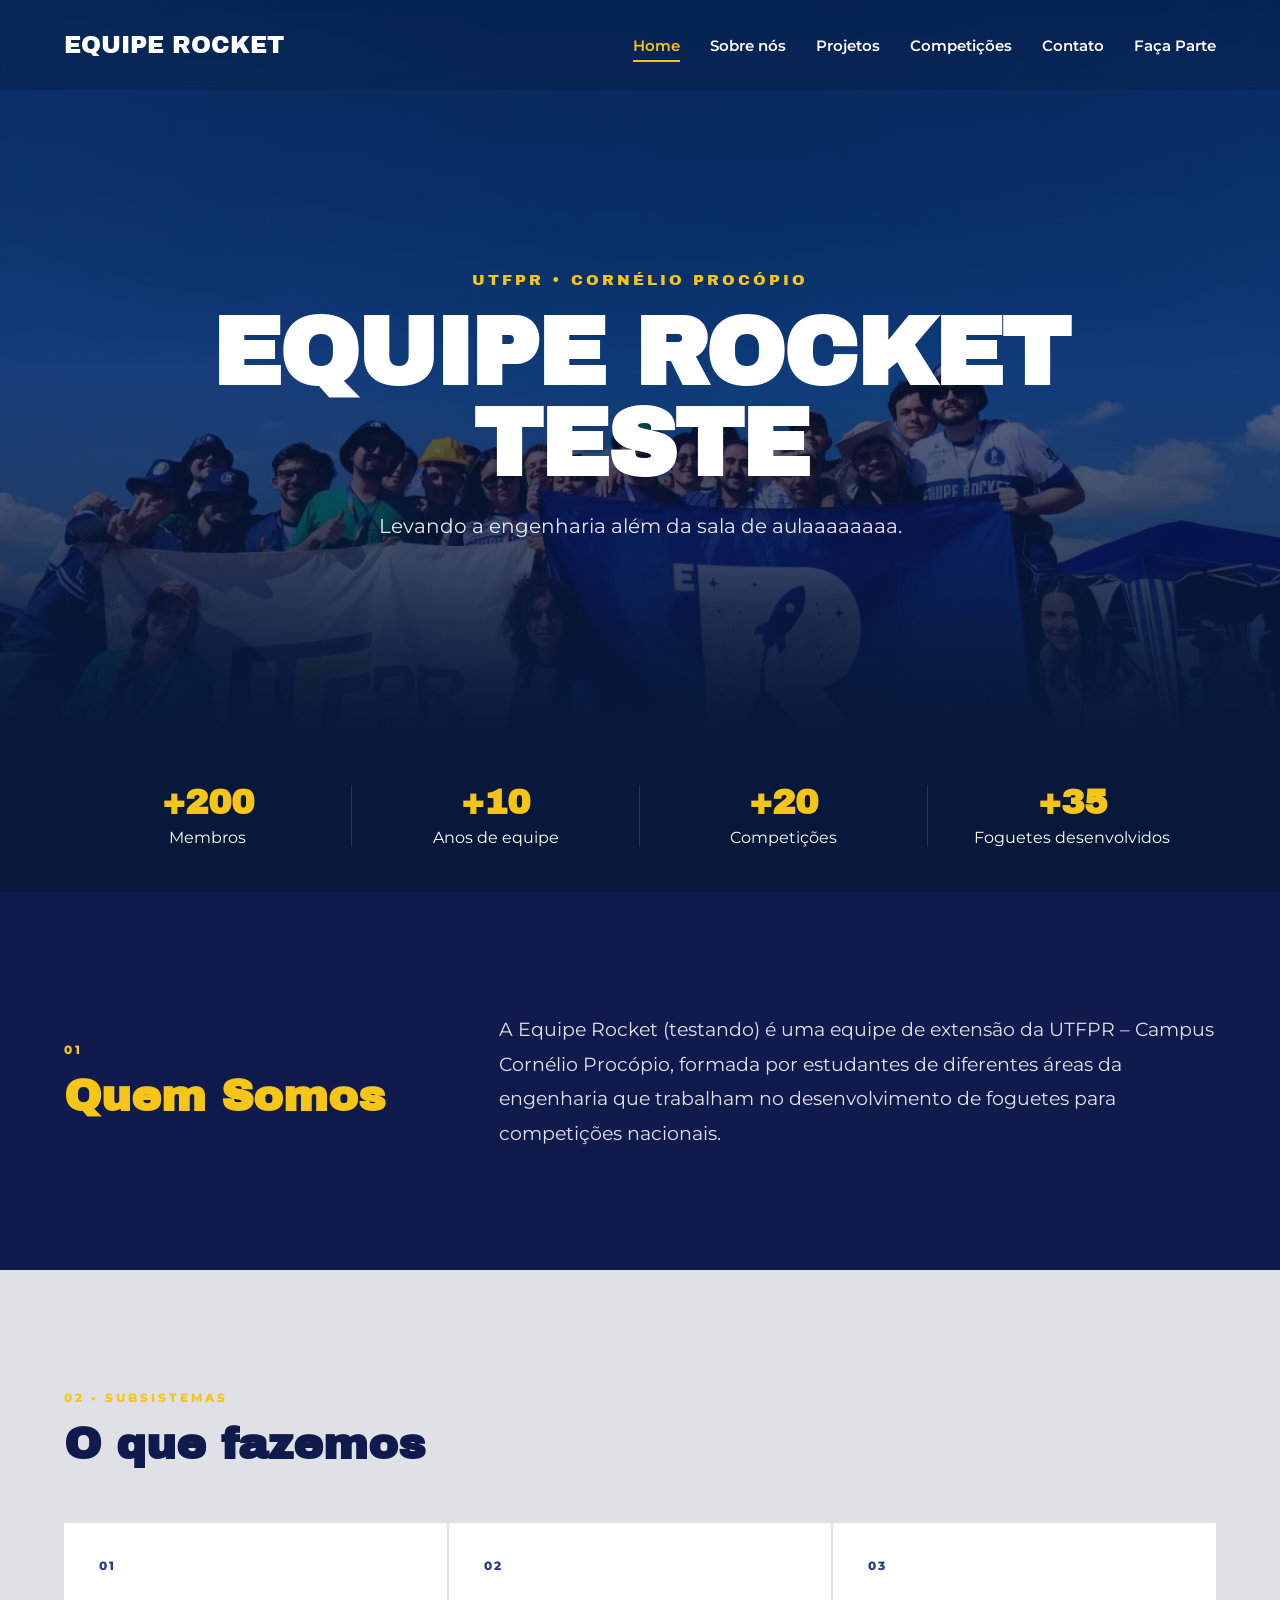
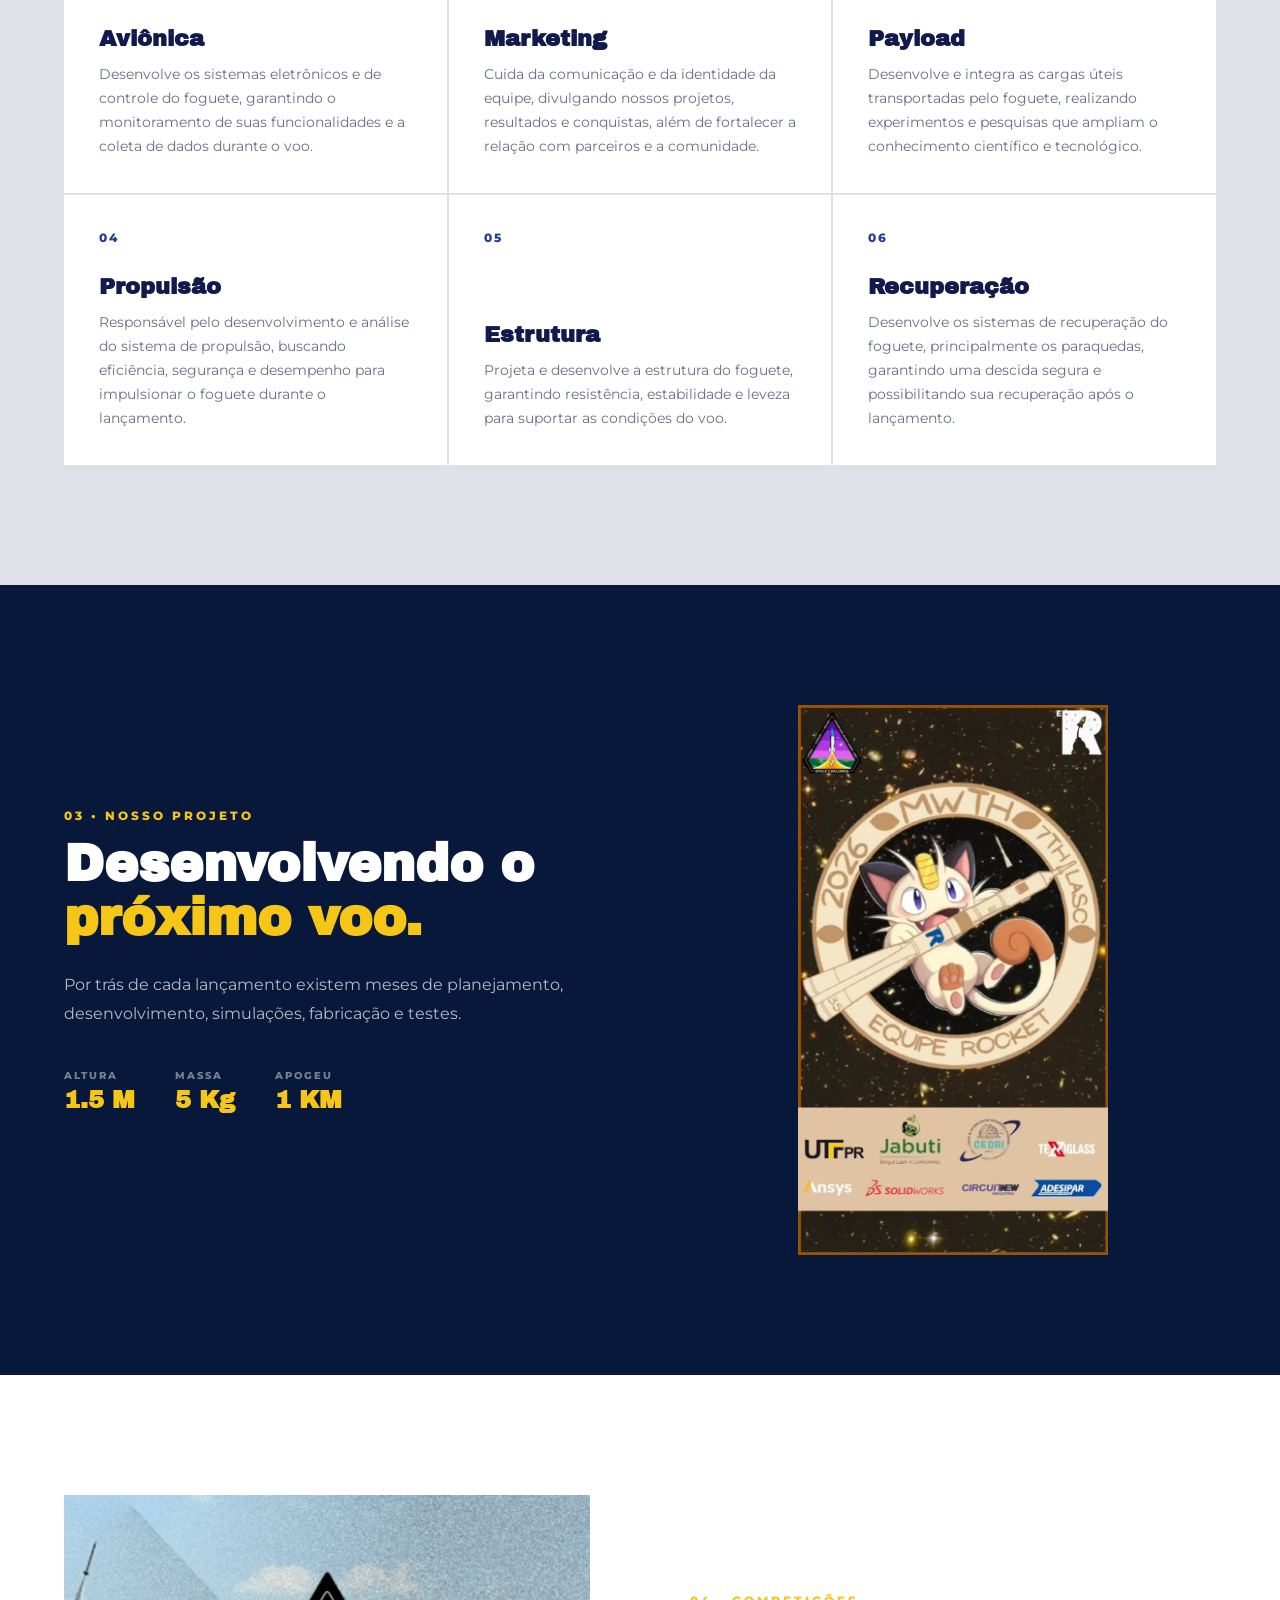
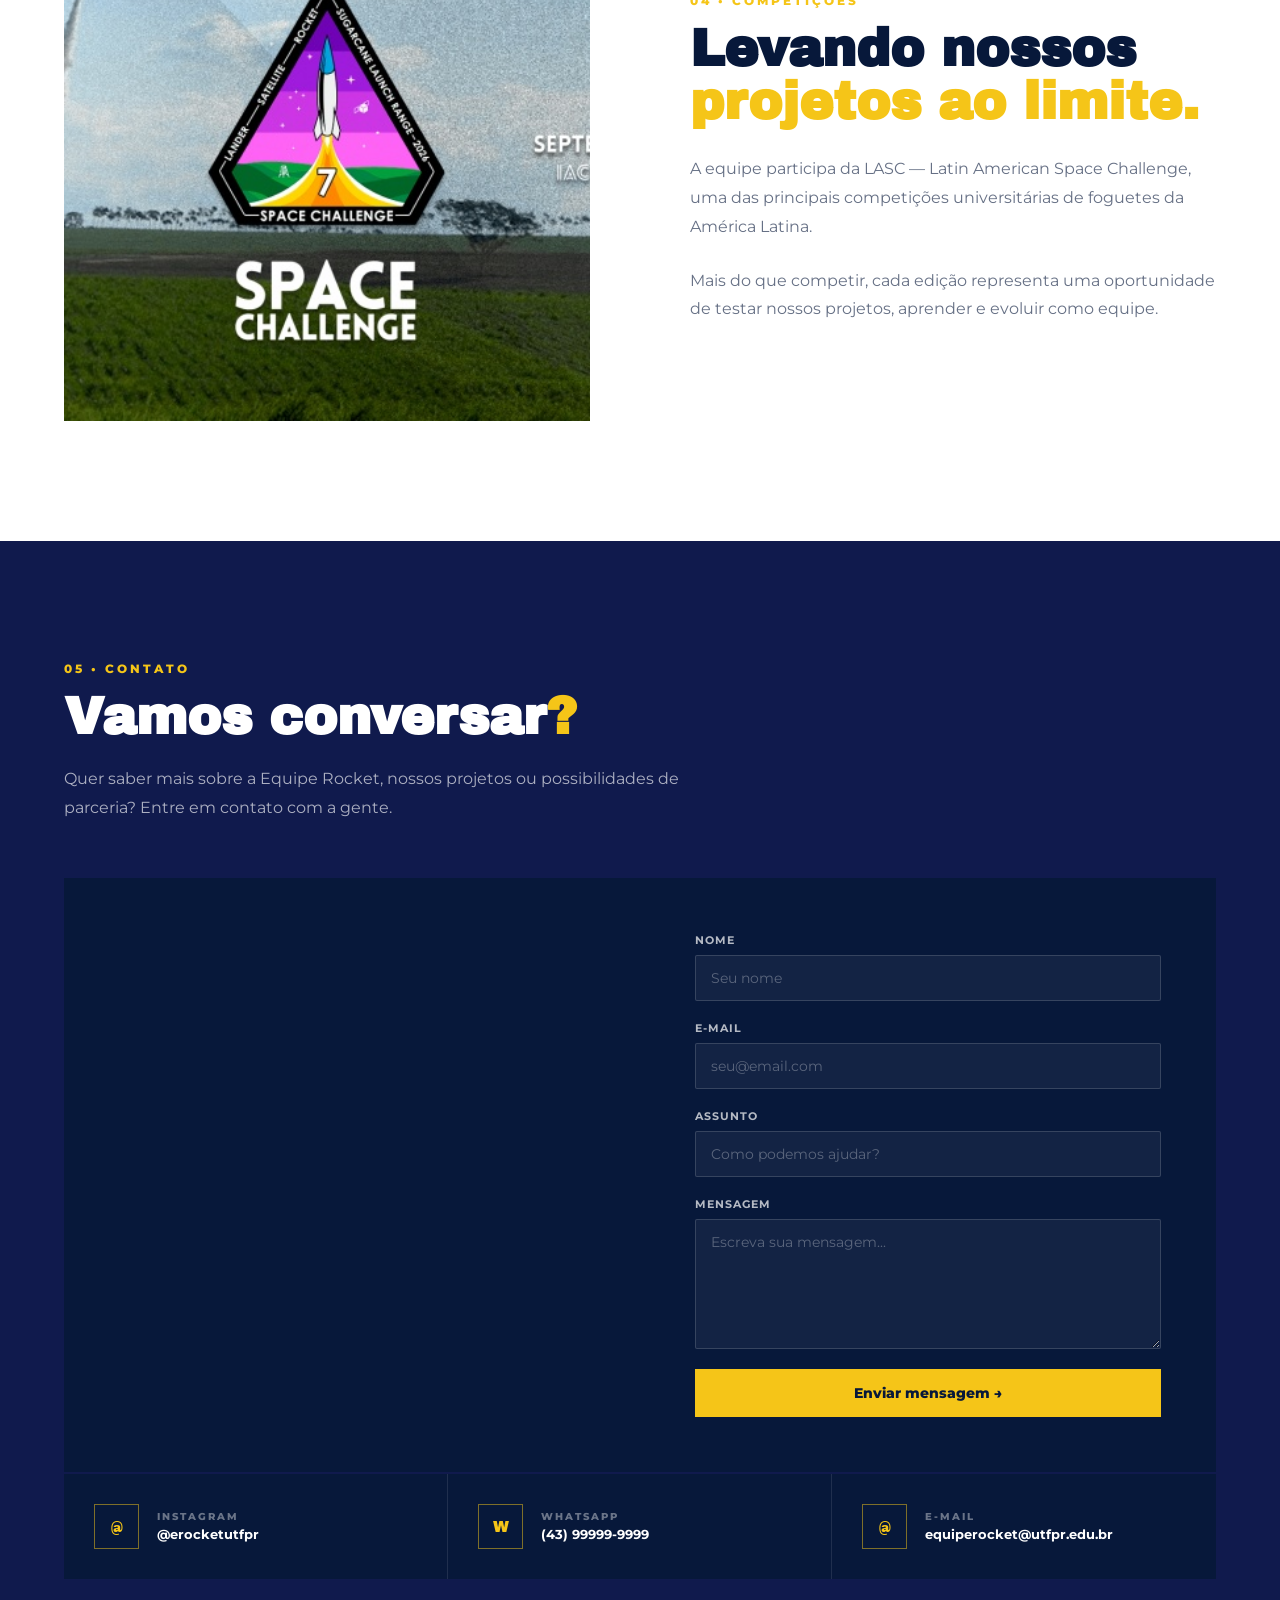
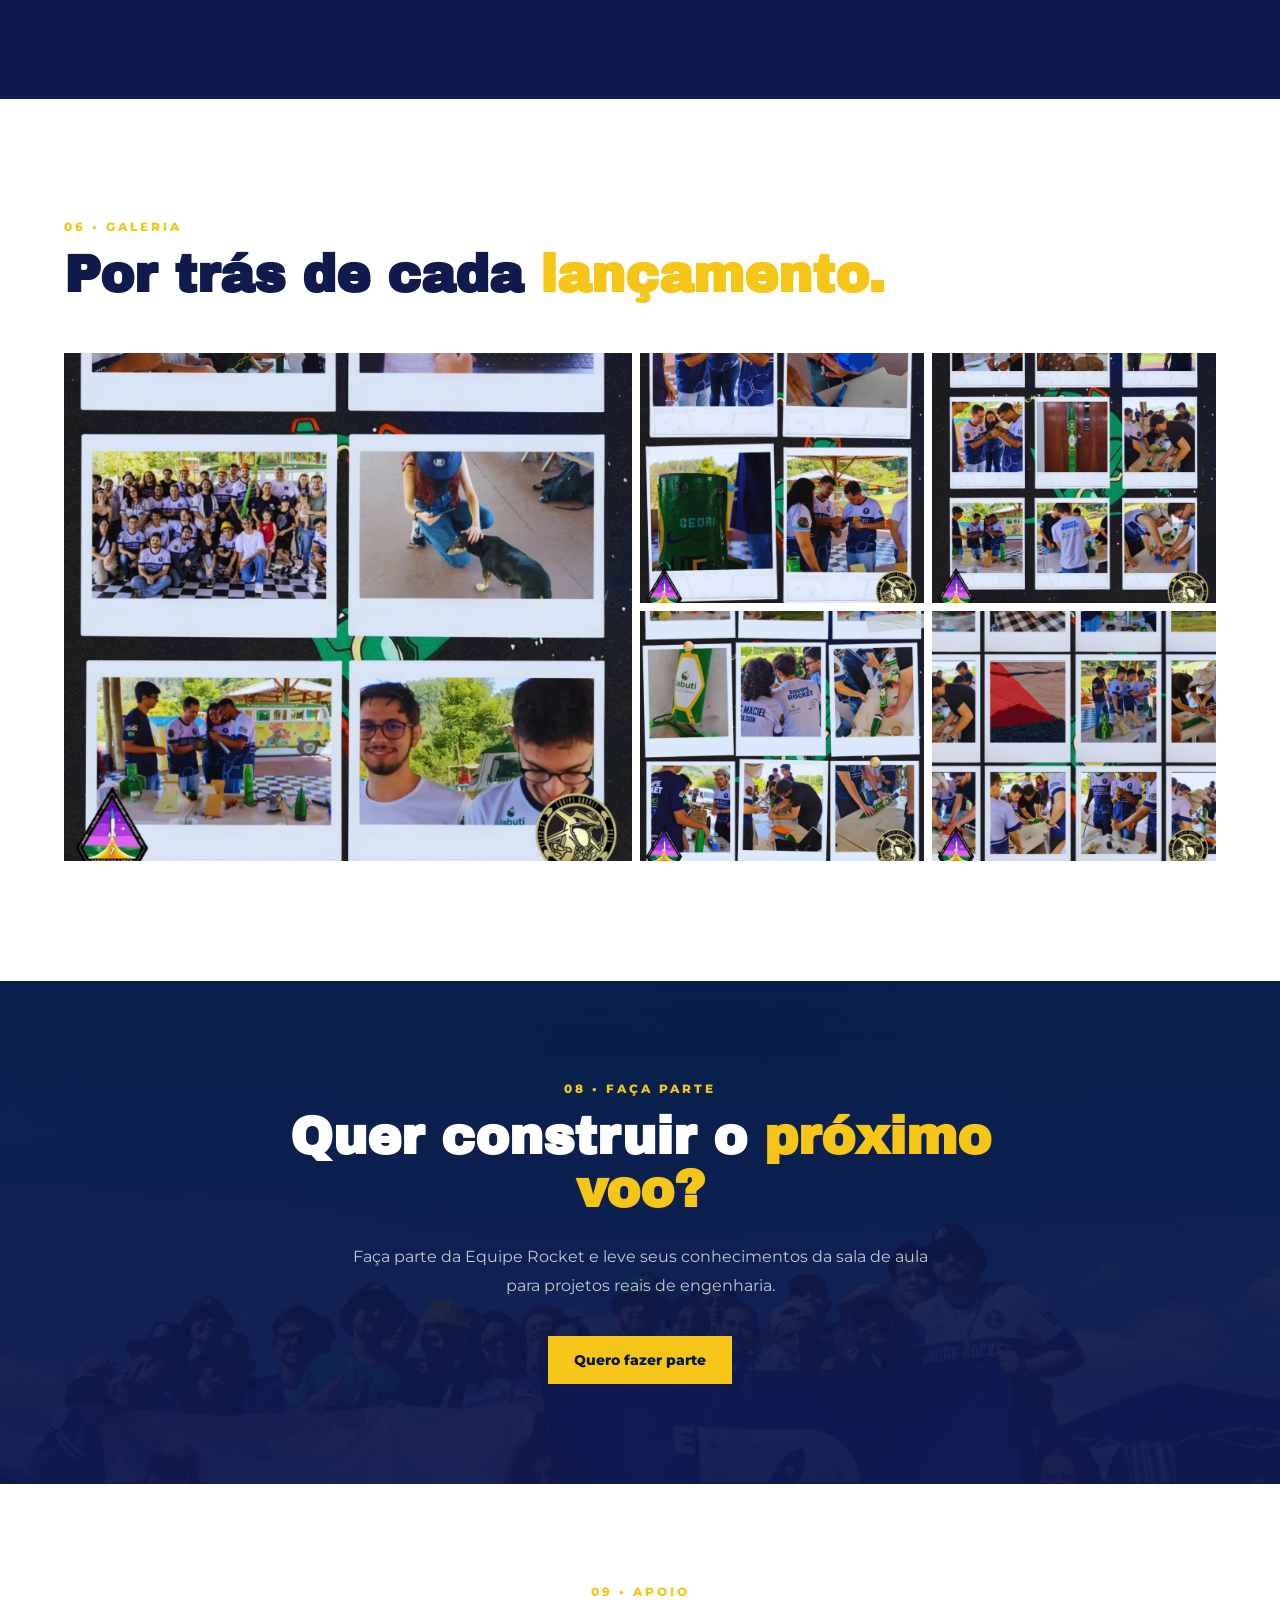
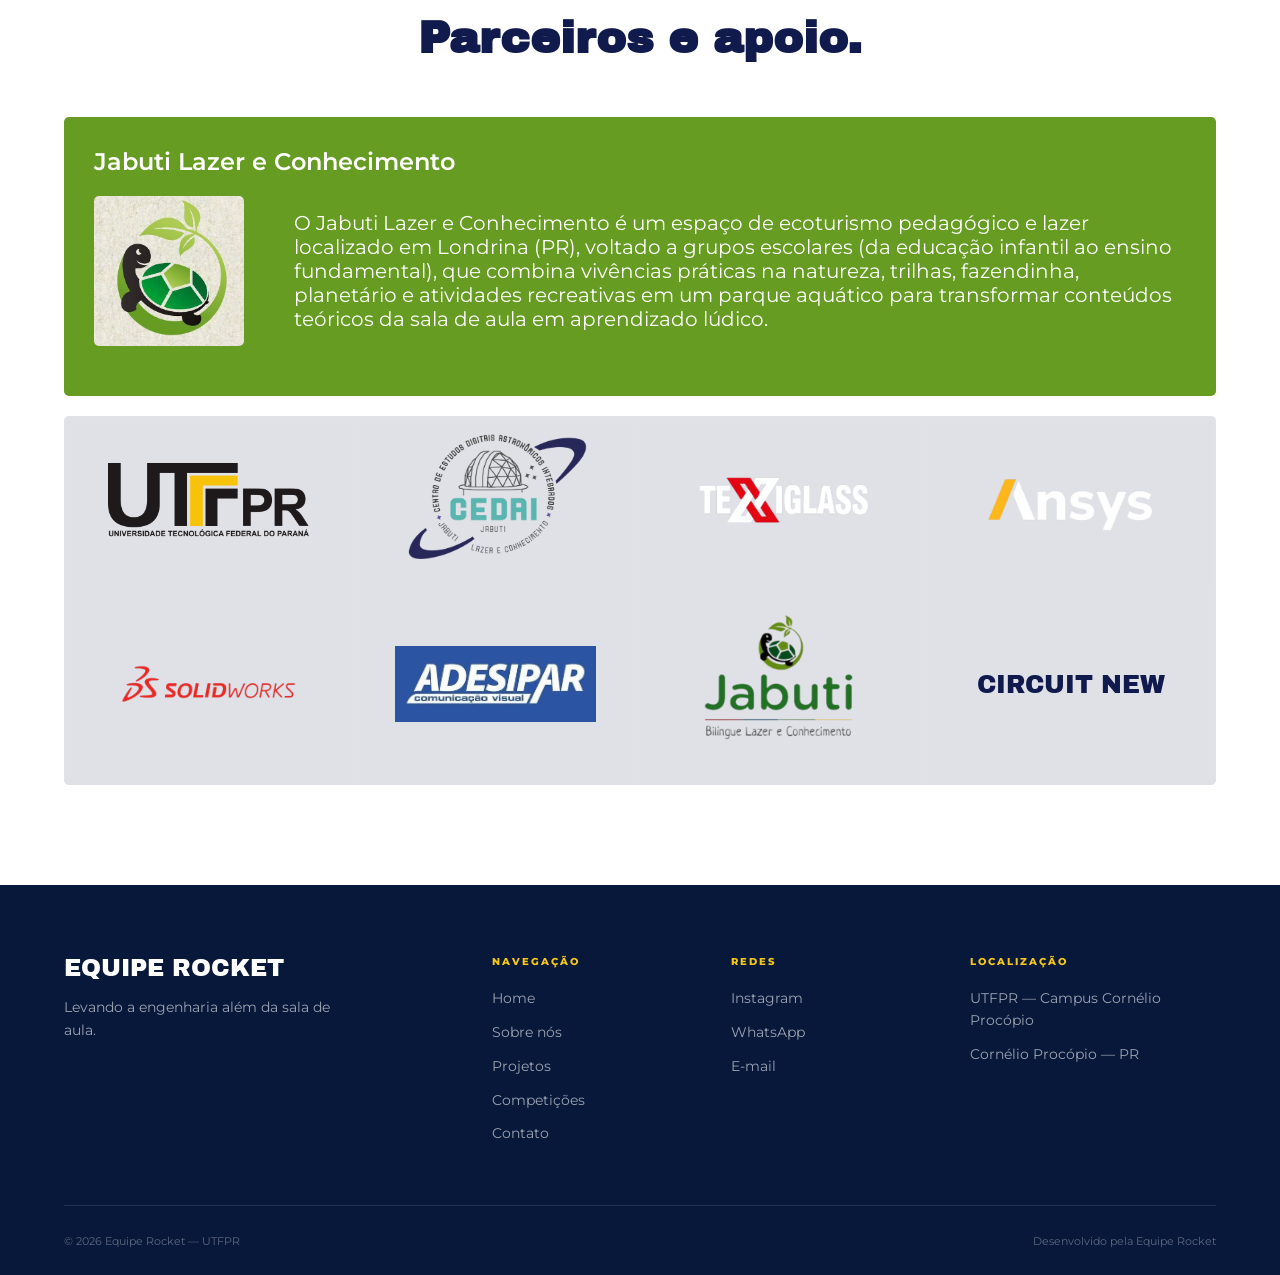
==== commit fe8603b4: "feat: script cms" ====
--- a/index.html
+++ b/index.html
@@ -104,9 +104,9 @@
         <div class="hero__content">
           <p class="hero__university">UTFPR • CORNÉLIO PROCÓPIO</p>
 
-          <h1 class="hero__title">EQUIPE ROCKET</h1>
-
-          <p class="hero__subtitle">
+          <h1 class="hero__title" id="cms-titulo-hero">EQUIPE ROCKET</h1>
+
+          <p class="hero__subtitle" id="cms-subtitulo">
             Levando a engenharia além da sala de aula.
           </p>
         </div>
@@ -160,7 +160,7 @@
             </div>
 
             <div class="about__text">
-              <p>
+              <p id="cms-sobre-texto">
                 A Equipe Rocket é uma equipe de extensão da UTFPR – Campus
                 Cornélio Procópio, formada por estudantes de diferentes áreas da
                 engenharia que trabalham no desenvolvimento de foguetes para
@@ -746,5 +746,40 @@
         </button>
       </div>
     </div>
+
+    <script src="https://identity.netlify.com/v1/netlify-identity-widget.js"></script>
+
+    <script>
+      // 1. Puxar os dados do CMS e injetar na tela
+      fetch("/data/conteudo.json")
+        .then((response) => {
+          if (!response.ok)
+            throw new Error("Arquivo conteudo.json não encontrado");
+          return response.json();
+        })
+        .then((data) => {
+          // Substitui os textos se as chaves existirem no JSON
+          if (data.titulo_hero)
+            document.getElementById("cms-titulo-hero").innerText =
+              data.titulo_hero;
+          if (data.subtitulo)
+            document.getElementById("cms-subtitulo").innerText = data.subtitulo;
+          if (data.sobre_texto)
+            document.getElementById("cms-sobre-texto").innerText =
+              data.sobre_texto;
+        })
+        .catch((error) => console.warn("Aviso do CMS:", error));
+
+      // 2. Redirecionamento após o login no painel
+      if (window.netlifyIdentity) {
+        window.netlifyIdentity.on("init", (user) => {
+          if (!user) {
+            window.netlifyIdentity.on("login", () => {
+              document.location.href = "/admin/";
+            });
+          }
+        });
+      }
+    </script>
   </body>
 </html>
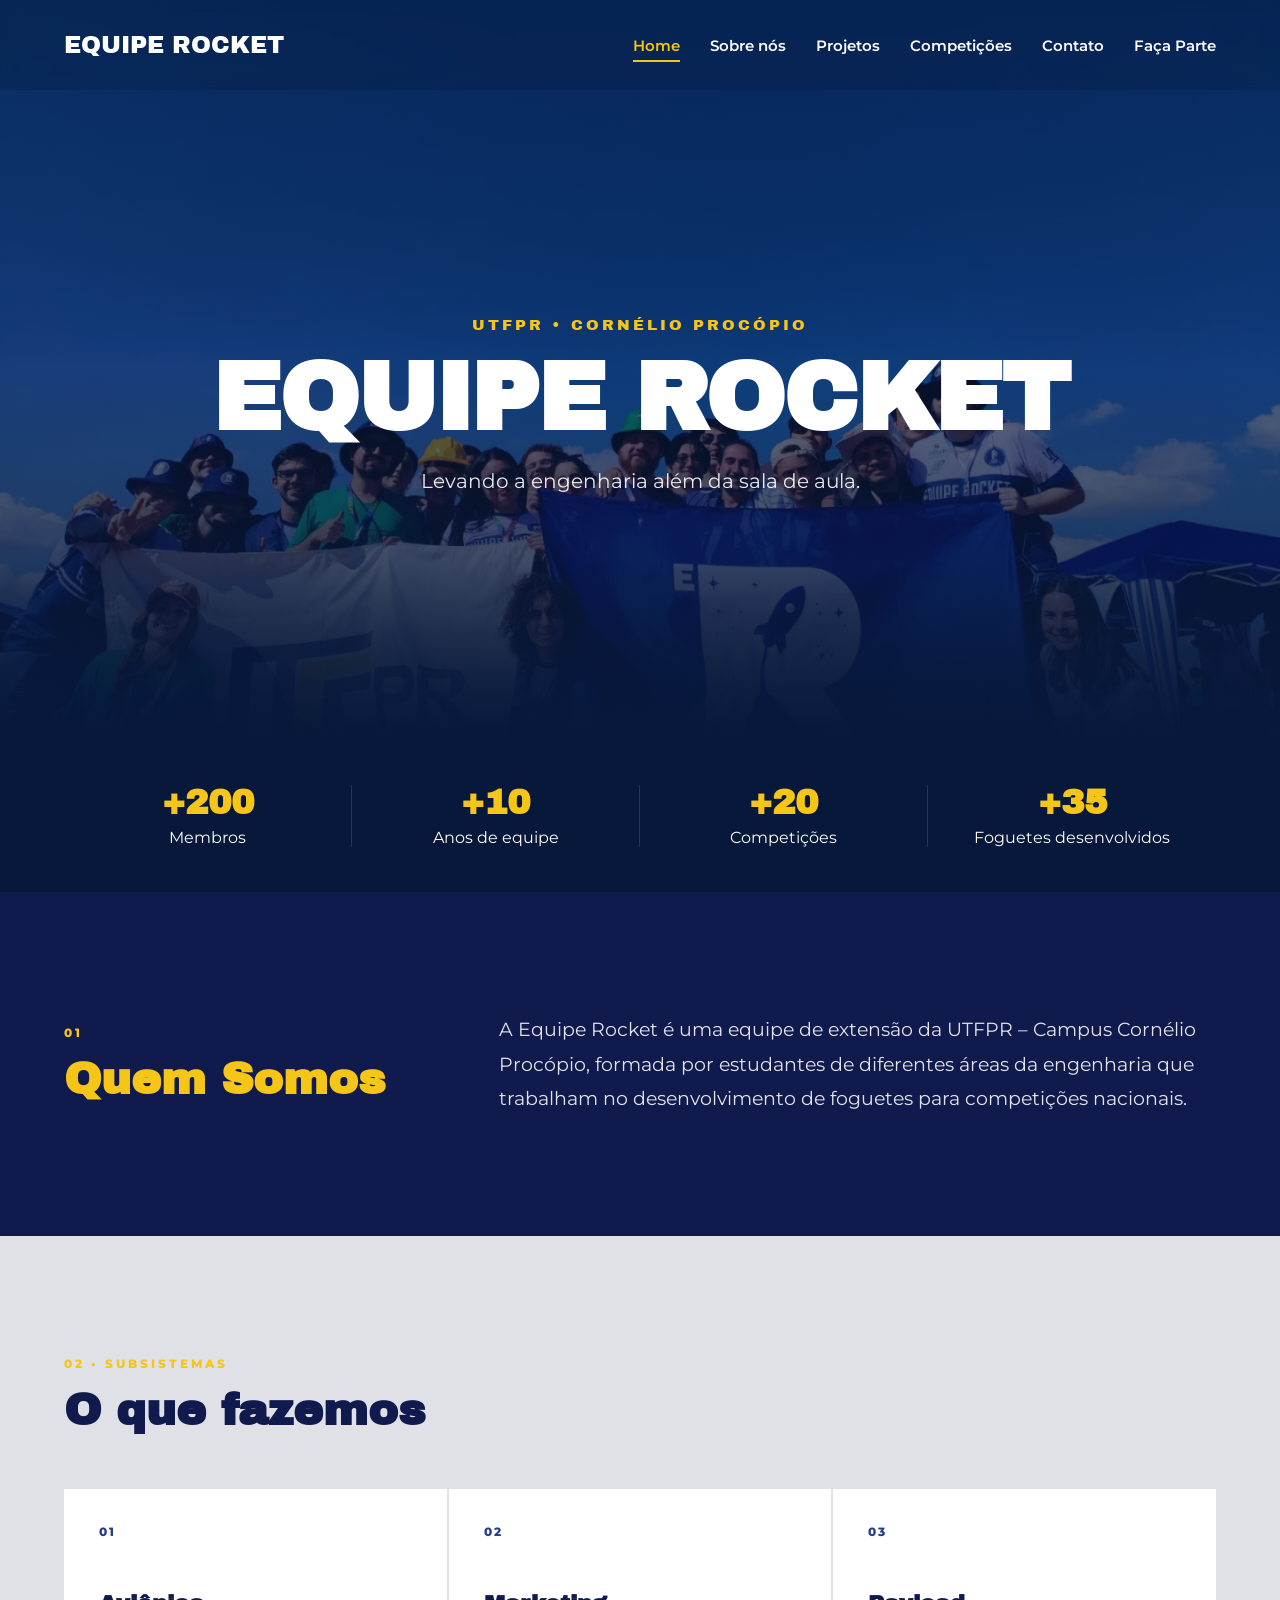
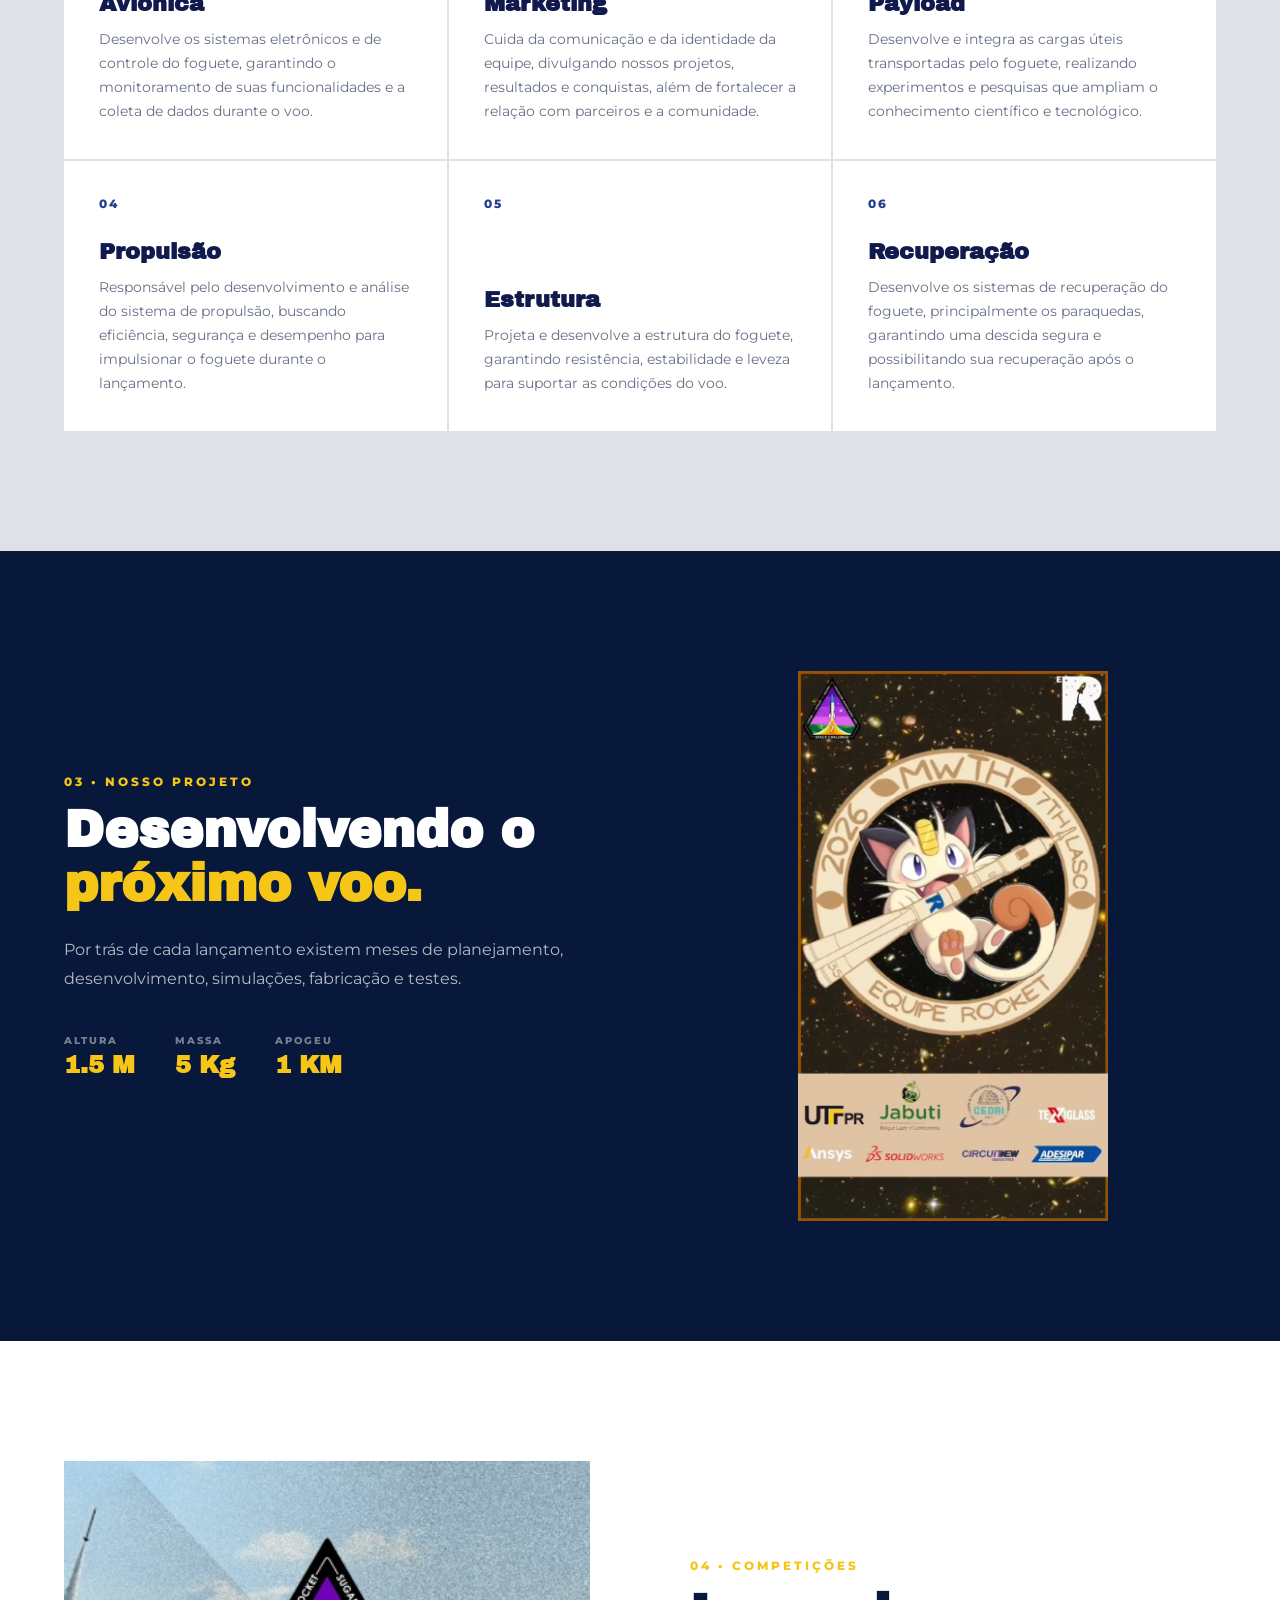
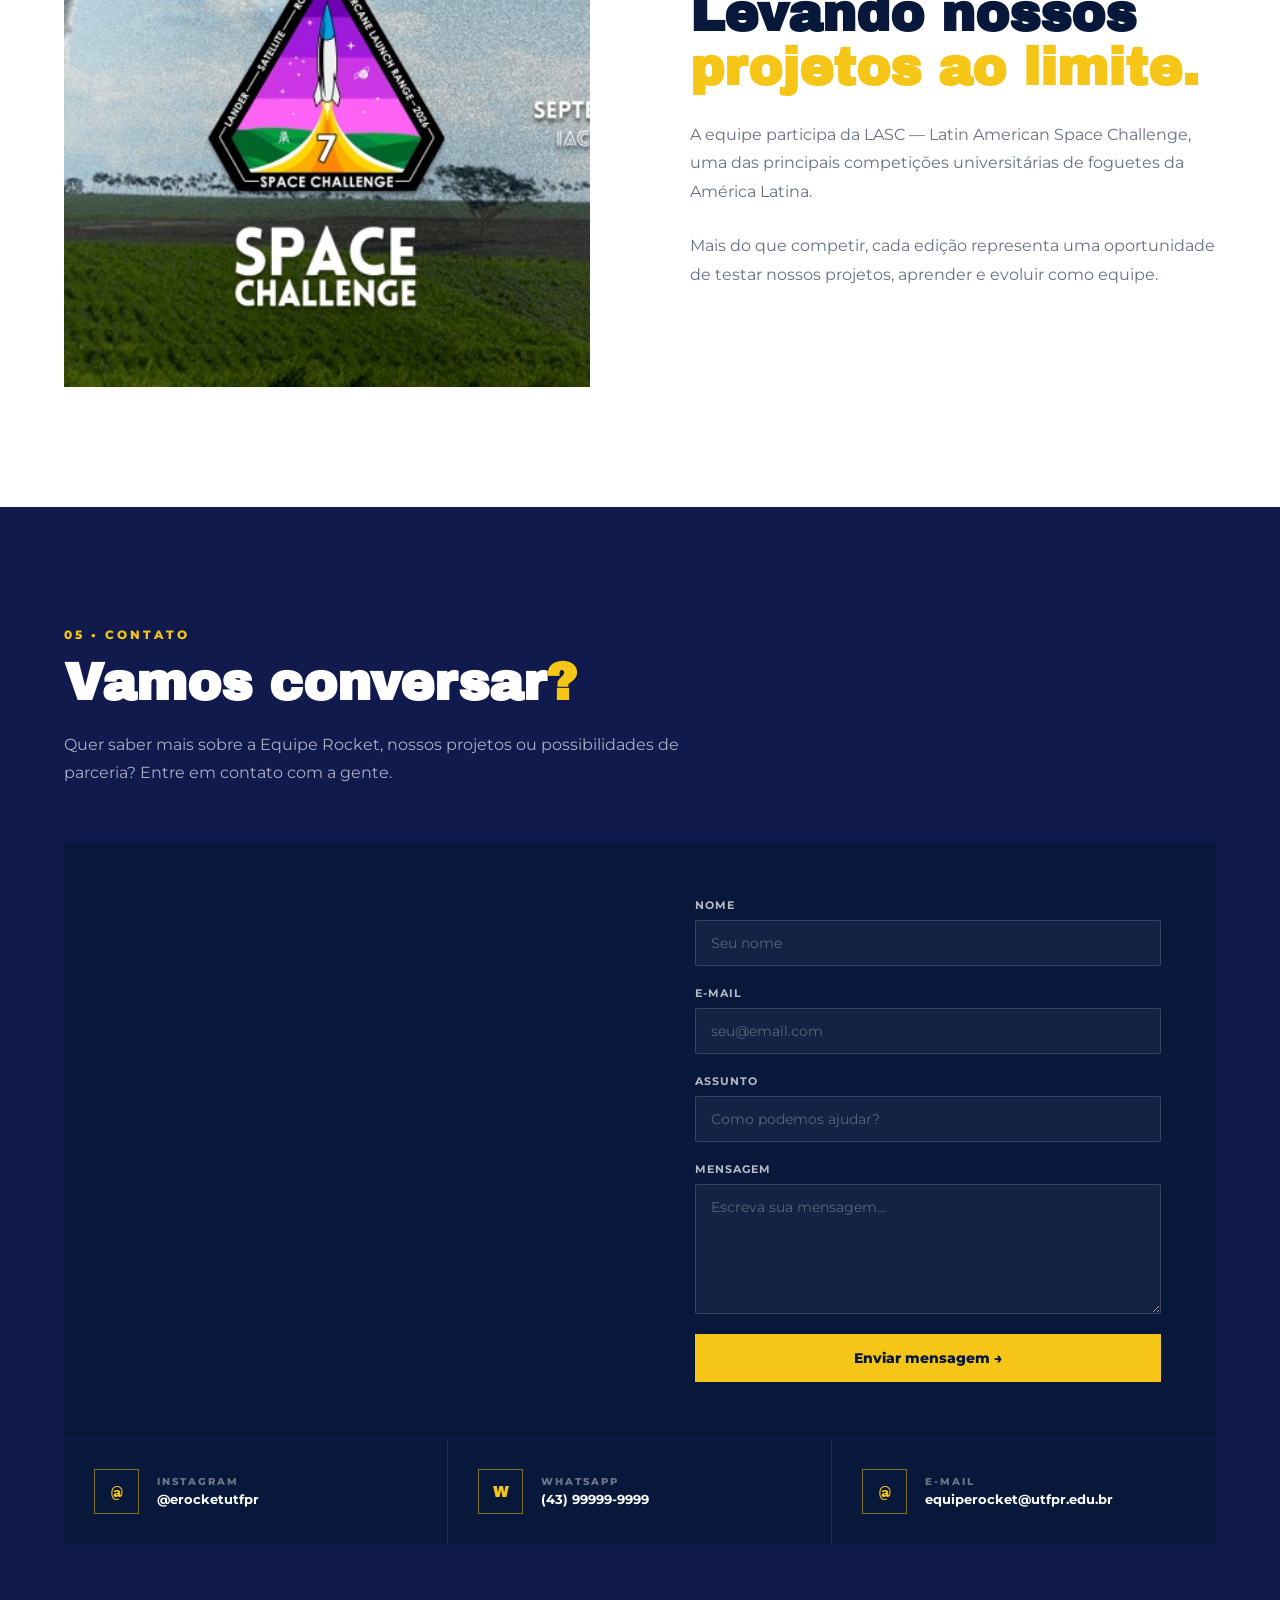
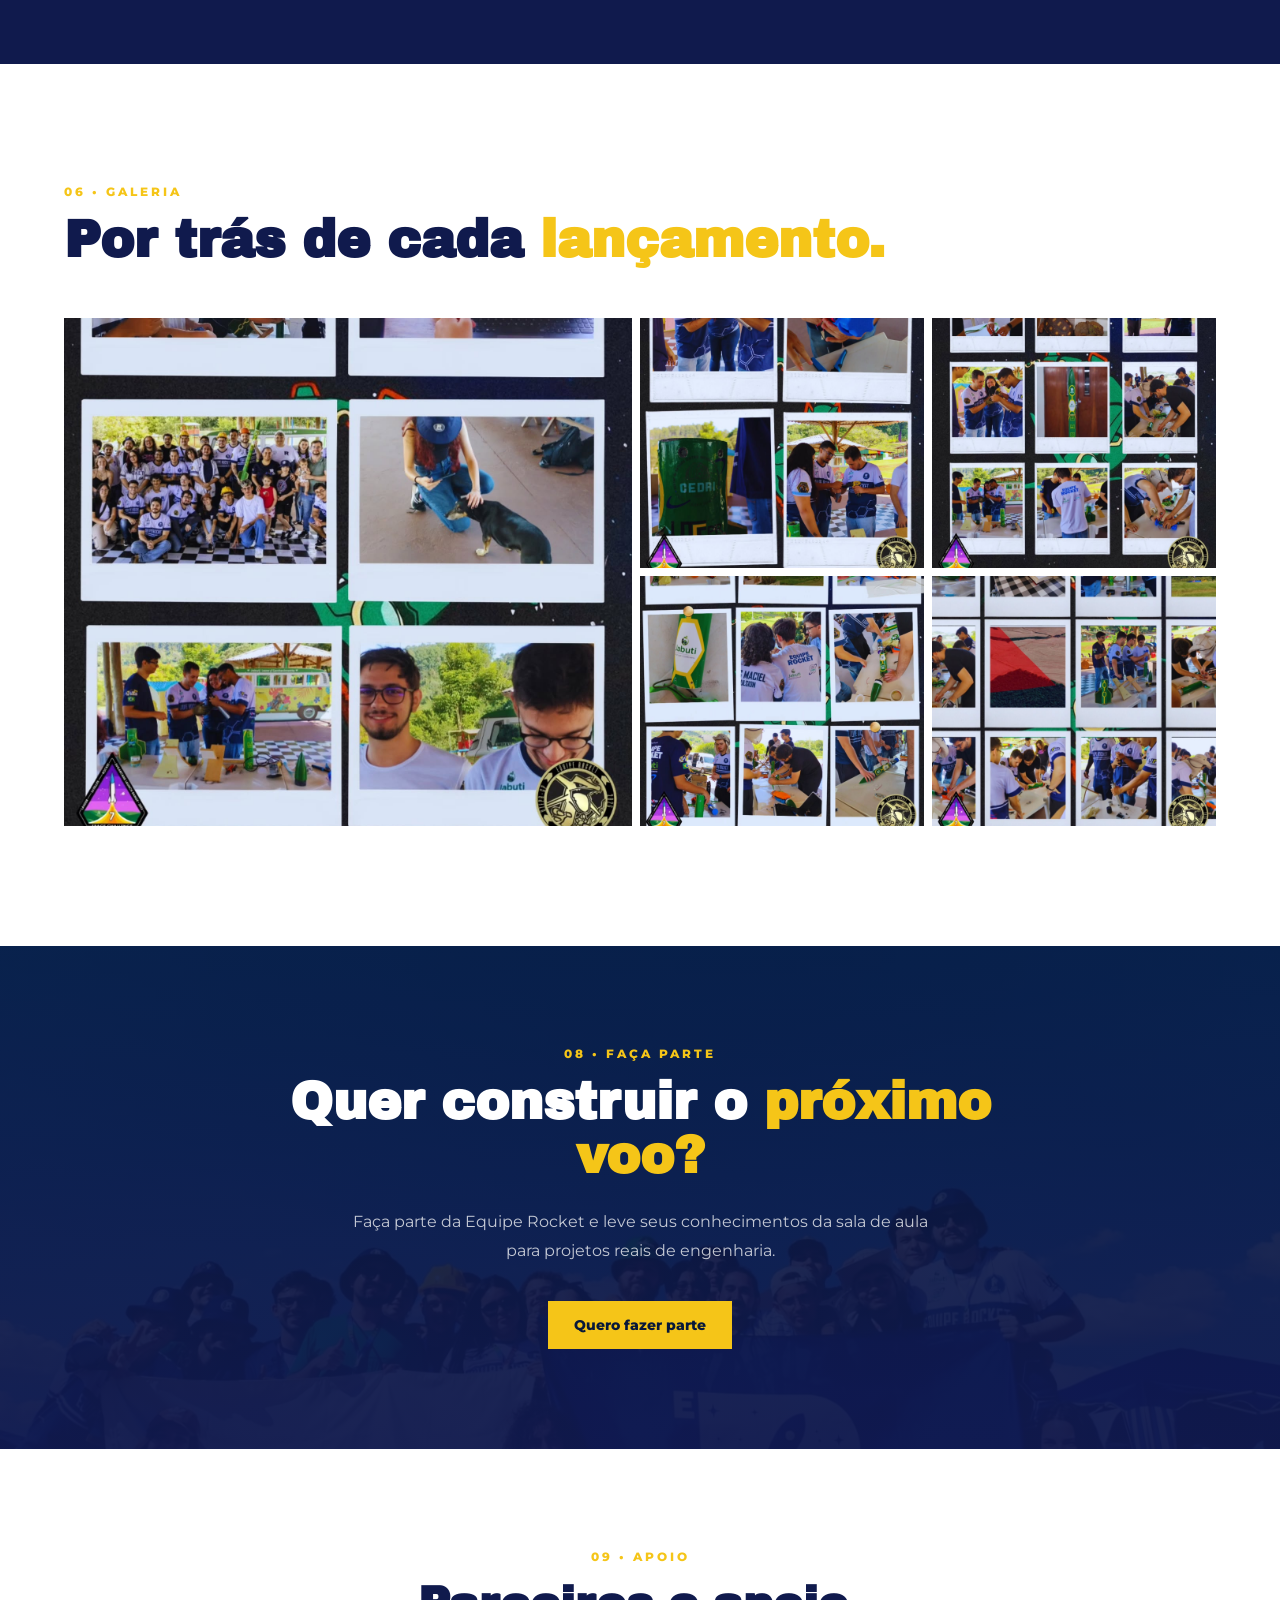
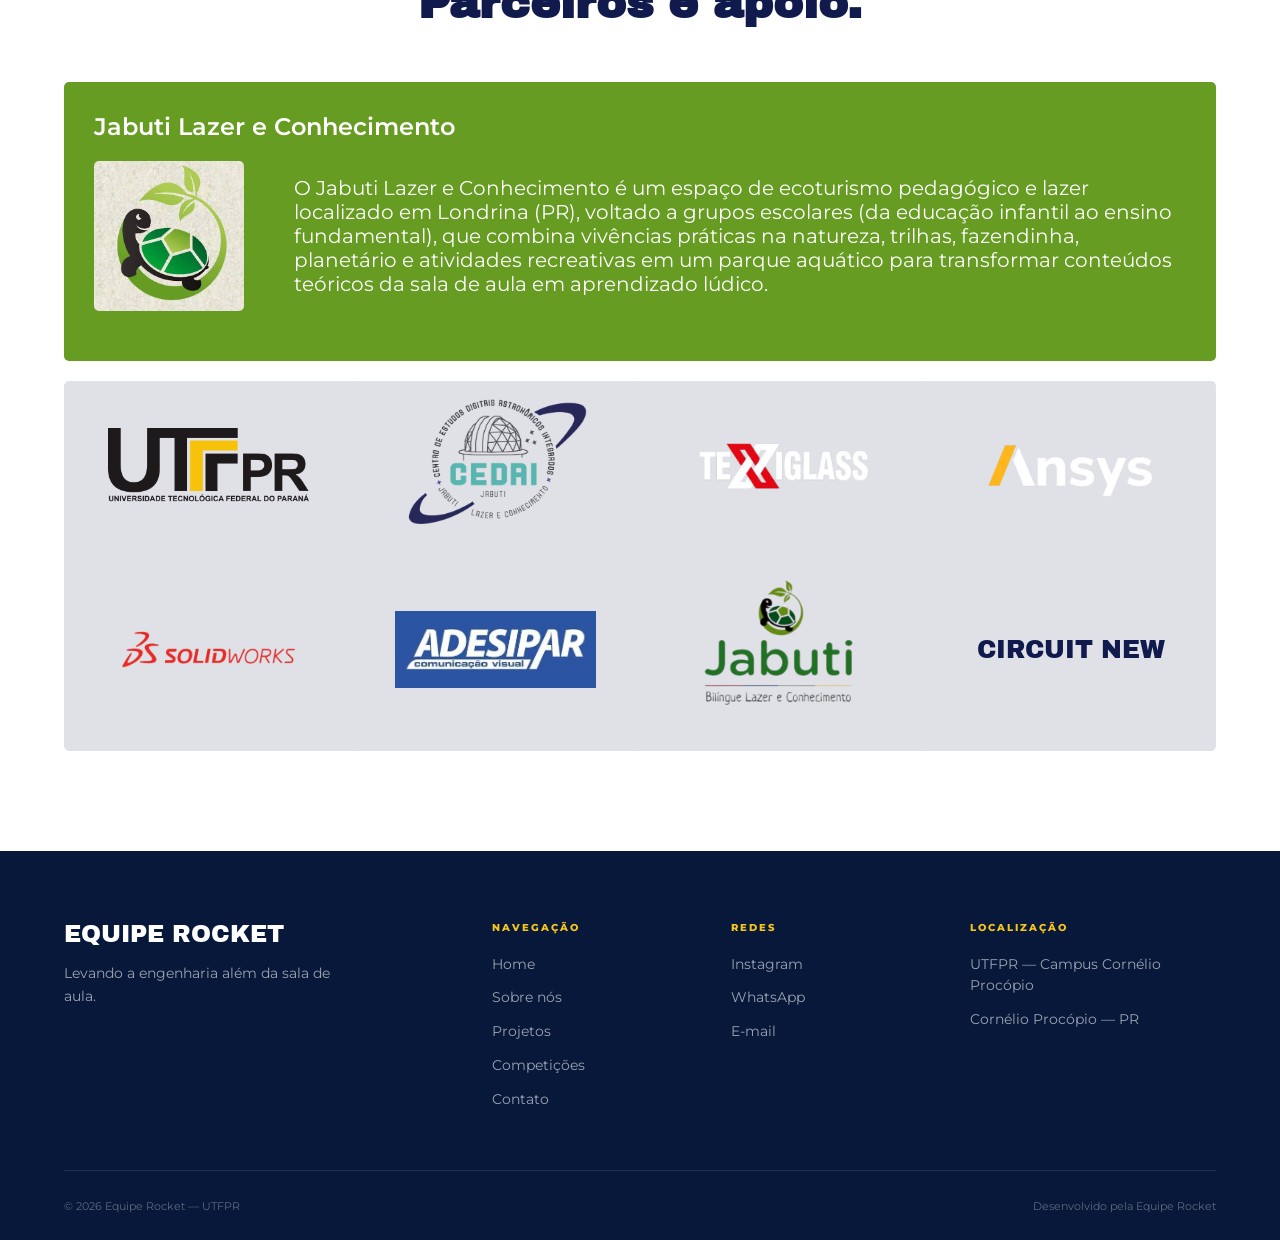
==== commit 40e078eb: "feat: novos editáveis" ====
--- a/index.html
+++ b/index.html
@@ -2,16 +2,12 @@
 <html lang="pt-BR">
   <head>
     <meta charset="UTF-8" />
-
     <meta name="viewport" content="width=device-width, initial-scale=1.0" />
-
     <meta
       name="description"
       content="Equipe Rocket UTFPR Cornélio Procópio — desenvolvimento de foguetes e participação em competições aeroespaciais."
     />
-
     <title>Equipe Rocket | UTFPR Cornélio Procópio</title>
-
     <link rel="icon" href="./assets/images/logo_rocket.ico" />
 
     <!-- Fontes -->
@@ -31,10 +27,7 @@
   </head>
 
   <body>
-    <!-- =====================================================
-         HEADER
-    ====================================================== -->
-
+    <!-- HEADER -->
     <header class="header">
       <div class="header__content">
         <a href="./index.html" class="header__logo"> EQUIPE ROCKET </a>
@@ -51,111 +44,72 @@
           <span></span>
         </button>
 
-        <nav
-          class="header__nav"
-          id="main-menu"
-          aria-label="Navegação principal"
-        >
+        <nav class="header__nav" id="main-menu" aria-label="Navegação principal">
           <ul class="header__list">
-            <li>
-              <a href="./index.html" class="header__link active"> Home </a>
-            </li>
-
-            <li>
-              <a href="#about" class="header__link"> Sobre nós </a>
-            </li>
-
-            <li>
-              <a href="#projeto" class="header__link"> Projetos </a>
-            </li>
-
-            <li>
-              <a href="#competicoes" class="header__link"> Competições </a>
-            </li>
-
-            <li>
-              <a href="#contato" class="header__link"> Contato </a>
-            </li>
-
-            <li>
-              <a href="#facaparte" class="header__link"> Faça Parte </a>
-            </li>
+            <li><a href="./index.html" class="header__link active"> Home </a></li>
+            <li><a href="#about" class="header__link"> Sobre nós </a></li>
+            <li><a href="#projeto" class="header__link"> Projetos </a></li>
+            <li><a href="#competicoes" class="header__link"> Competições </a></li>
+            <li><a href="#contato" class="header__link"> Contato </a></li>
+            <li><a href="#facaparte" class="header__link"> Faça Parte </a></li>
           </ul>
         </nav>
       </div>
     </header>
 
     <main>
-      <!-- =================================================
-             HERO
-        ================================================== -->
-
+      <!-- HERO -->
       <section class="hero">
         <img
           class="hero__image"
           src="./assets/images/banner02.jpg"
           alt="Equipe Rocket da UTFPR Cornélio Procópio"
         />
-
         <div class="hero__overlay"></div>
-
         <div class="hero__gradient"></div>
 
         <div class="hero__content">
           <p class="hero__university">UTFPR • CORNÉLIO PROCÓPIO</p>
-
           <h1 class="hero__title" id="cms-titulo-hero">EQUIPE ROCKET</h1>
-
           <p class="hero__subtitle" id="cms-subtitulo">
             Levando a engenharia além da sala de aula.
           </p>
         </div>
       </section>
 
-      <!-- =================================================
-             ESTATÍSTICAS
-        ================================================== -->
-
+      <!-- ESTATÍSTICAS -->
       <section class="stats">
         <div class="container">
           <div class="stats__grid">
             <article class="stat">
-              <strong> +200 </strong>
-
+              <strong id="cms-membros"> +200 </strong>
               <span> Membros </span>
             </article>
 
             <article class="stat">
-              <strong> +10 </strong>
-
+              <strong id="cms-anos"> +10 </strong>
               <span> Anos de equipe </span>
             </article>
 
             <article class="stat">
-              <strong> +20 </strong>
-
+              <strong id="cms-competicoes"> +20 </strong>
               <span> Competições </span>
             </article>
 
             <article class="stat">
-              <strong> +35 </strong>
-
+              <strong id="cms-foguetes"> +35 </strong>
               <span> Foguetes desenvolvidos </span>
             </article>
           </div>
         </div>
       </section>
 
-      <!-- =================================================
-             QUEM SOMOS
-        ================================================== -->
-
+      <!-- QUEM SOMOS -->
       <section class="about" id="about">
         <div class="container">
           <div class="about__content">
             <div class="section-heading">
               <span class="section-heading__number"> 01 </span>
-
               <h2 class="section-heading__title">Quem Somos</h2>
             </div>
 
@@ -166,31 +120,23 @@
                 engenharia que trabalham no desenvolvimento de foguetes para
                 competições nacionais.
               </p>
-
-              <!-- <a href="./pages/sobre.html" class="text-link"> Saiba mais → </a> -->
-            </div>
-          </div>
-        </div>
-      </section>
-
-      <!-- =================================================
-             SUBSISTEMAS
-        ================================================== -->
-
+            </div>
+          </div>
+        </div>
+      </section>
+
+      <!-- SUBSISTEMAS -->
       <section class="subsystems">
         <div class="container">
           <div class="section-title">
             <span> 02 • SUBSISTEMAS </span>
-
             <h2>O que fazemos</h2>
           </div>
 
           <div class="subsystems__grid">
             <article class="subsystem-card">
               <span class="subsystem-card__number"> 01 </span>
-
               <h3>Aviônica</h3>
-
               <p>
                 Desenvolve os sistemas eletrônicos e de controle do foguete,
                 garantindo o monitoramento de suas funcionalidades e a coleta de
@@ -200,9 +146,7 @@
 
             <article class="subsystem-card">
               <span class="subsystem-card__number"> 02 </span>
-
               <h3>Marketing</h3>
-
               <p>
                 Cuida da comunicação e da identidade da equipe, divulgando
                 nossos projetos, resultados e conquistas, além de fortalecer a
@@ -212,9 +156,7 @@
 
             <article class="subsystem-card">
               <span class="subsystem-card__number"> 03 </span>
-
               <h3>Payload</h3>
-
               <p>
                 Desenvolve e integra as cargas úteis transportadas pelo foguete,
                 realizando experimentos e pesquisas que ampliam o conhecimento
@@ -224,9 +166,7 @@
 
             <article class="subsystem-card">
               <span class="subsystem-card__number"> 04 </span>
-
               <h3>Propulsão</h3>
-
               <p>
                 Responsável pelo desenvolvimento e análise do sistema de
                 propulsão, buscando eficiência, segurança e desempenho para
@@ -236,9 +176,7 @@
 
             <article class="subsystem-card">
               <span class="subsystem-card__number"> 05 </span>
-
               <h3>Estrutura</h3>
-
               <p>
                 Projeta e desenvolve a estrutura do foguete, garantindo
                 resistência, estabilidade e leveza para suportar as condições do
@@ -248,9 +186,7 @@
 
             <article class="subsystem-card">
               <span class="subsystem-card__number"> 06 </span>
-
               <h3>Recuperação</h3>
-
               <p>
                 Desenvolve os sistemas de recuperação do foguete, principalmente
                 os paraquedas, garantindo uma descida segura e possibilitando
@@ -261,10 +197,7 @@
         </div>
       </section>
 
-      <!-- =================================================
-             NOSSO FOGUETE
-        ================================================== -->
-
+      <!-- NOSSO FOGUETE -->
       <section class="rocket" id="projeto">
         <div class="container">
           <div class="rocket__content">
@@ -276,7 +209,7 @@
                 <span>próximo voo.</span>
               </h2>
 
-              <p>
+              <p id="cms-foguete-texto">
                 Por trás de cada lançamento existem meses de planejamento,
                 desenvolvimento, simulações, fabricação e testes.
               </p>
@@ -284,33 +217,24 @@
               <div class="rocket__data">
                 <div>
                   <span> ALTURA </span>
-
-                  <strong> 1.5 M </strong>
+                  <strong id="cms-foguete-altura"> 1.5 M </strong>
                 </div>
 
                 <div>
                   <span> MASSA </span>
-
-                  <strong> 5 Kg </strong>
+                  <strong id="cms-foguete-massa"> 5 Kg </strong>
                 </div>
 
                 <div>
                   <span> APOGEU </span>
-
-                  <strong> 1 KM </strong>
+                  <strong id="cms-foguete-apogeu"> 1 KM </strong>
                 </div>
               </div>
-
-              <!-- <a
-                href="./projetos.html"
-                class="button button--yellow em-desenvolvimento"
-              >
-                Conheça o projeto
-              </a> -->
             </div>
 
             <div class="rocket__image">
               <img
+                id="cms-foguete-imagem"
                 src="./assets/images/foguete.jpg"
                 alt="Foguete desenvolvido pela Equipe Rocket"
               />
@@ -319,10 +243,7 @@
         </div>
       </section>
 
-      <!-- =================================================
-             COMPETIÇÕES
-        ================================================== -->
-
+      <!-- COMPETIÇÕES -->
       <section class="competitions" id="competicoes">
         <div class="container">
           <div class="competitions__content">
@@ -351,25 +272,17 @@
                 Mais do que competir, cada edição representa uma oportunidade de
                 testar nossos projetos, aprender e evoluir como equipe.
               </p>
-
-              <!-- <a href="./competicoes.html" class="text-link em-desenvolvimento">
-                Conheça nossa trajetória →
-              </a> -->
-            </div>
-          </div>
-        </div>
-      </section>
-      <!-- =================================================
-             CONTATO
-        ================================================== -->
-
+            </div>
+          </div>
+        </div>
+      </section>
+
+      <!-- CONTATO -->
       <section class="contact" id="contato">
         <div class="container">
           <div class="contact__heading">
             <span class="section-number"> 05 • CONTATO </span>
-
             <h2>Vamos conversar<span>?</span></h2>
-
             <p>
               Quer saber mais sobre a Equipe Rocket, nossos projetos ou
               possibilidades de parceria? Entre em contato com a gente.
@@ -378,7 +291,6 @@
 
           <div class="contact__grid">
             <!-- MAPA -->
-
             <div class="contact__map">
               <iframe
                 src="https://www.google.com/maps?q=UTFPR%20Corn%C3%A9lio%20Proc%C3%B3pio%20-%20Av.%20Alberto%20Carazzai%2C%201640&output=embed"
@@ -390,7 +302,6 @@
             </div>
 
             <!-- FORMULÁRIO -->
-
             <div class="contact__form">
               <form
                 action="mailto:SEUEMAIL@EMAIL.COM"
@@ -399,7 +310,6 @@
               >
                 <div class="form-group">
                   <label for="name"> Nome </label>
-
                   <input
                     type="text"
                     id="name"
@@ -412,7 +322,6 @@
 
                 <div class="form-group">
                   <label for="email"> E-mail </label>
-
                   <input
                     type="email"
                     id="email"
@@ -425,7 +334,6 @@
 
                 <div class="form-group">
                   <label for="subject"> Assunto </label>
-
                   <input
                     type="text"
                     id="subject"
@@ -437,7 +345,6 @@
 
                 <div class="form-group">
                   <label for="message"> Mensagem </label>
-
                   <textarea
                     id="message"
                     name="Mensagem"
@@ -458,7 +365,6 @@
           </div>
 
           <!-- CONTATOS -->
-
           <div class="contact__links">
             <a
               href="https://instagram.com/erocketutfpr"
@@ -467,10 +373,8 @@
               class="contact-link"
             >
               <span class="contact-link__icon"> @ </span>
-
               <span class="contact-link__content">
                 <small> INSTAGRAM </small>
-
                 <strong> @erocketutfpr </strong>
               </span>
             </a>
@@ -482,73 +386,59 @@
               class="contact-link"
             >
               <span class="contact-link__icon"> W </span>
-
               <span class="contact-link__content">
                 <small> WHATSAPP </small>
-
                 <strong> (43) 99999-9999 </strong>
               </span>
             </a>
 
             <a href="mailto:SEUEMAIL@EMAIL.COM" class="contact-link">
               <span class="contact-link__icon"> @ </span>
-
               <span class="contact-link__content">
                 <small> E-MAIL </small>
-
                 <strong> equiperocket@utfpr.edu.br </strong>
               </span>
             </a>
           </div>
         </div>
       </section>
-      <!-- =================================================
-             GALERIA
-        ================================================== -->
-
+
+      <!-- GALERIA -->
       <section class="gallery">
         <div class="container">
           <div class="gallery__heading">
             <div>
               <span class="section-number"> 06 • GALERIA </span>
-
               <h2>
                 Por trás de cada
                 <span>lançamento.</span>
               </h2>
             </div>
-
-            <!-- <a href="./galeria.html" class="text-link em-desenvolvimento">
-              Ver galeria completa →
-            </a> -->
-          </div>
-
-          <div class="gallery__grid">
+          </div>
+
+          <!-- Os itens abaixo servem de fallback; o CMS substitui tudo -->
+          <div class="gallery__grid" id="cms-galeria">
             <div class="gallery__item gallery__item--large">
               <img src="./assets/images/galeria/01.heic" alt="Equipe Rocket" />
             </div>
-
             <div class="gallery__item">
               <img
                 src="./assets/images/galeria/02.heic"
                 alt="Equipe Rocket durante desenvolvimento"
               />
             </div>
-
             <div class="gallery__item">
               <img
                 src="./assets/images/galeria/03.heic"
                 alt="Manufatura do foguete"
               />
             </div>
-
             <div class="gallery__item">
               <img
                 src="./assets/images/galeria/04.heic"
                 alt="Equipe Rocket durante competição"
               />
             </div>
-
             <div class="gallery__item">
               <img
                 src="./assets/images/galeria/05.heic"
@@ -559,10 +449,7 @@
         </div>
       </section>
 
-      <!-- =================================================
-             FAÇA PARTE
-        ================================================== -->
-
+      <!-- FAÇA PARTE -->
       <section class="join" id="facaparte">
         <div class="join__overlay"></div>
 
@@ -580,30 +467,36 @@
               aula para projetos reais de engenharia.
             </p>
 
-            <a href="" class="button button--yellow em-desenvolvimento">
+            <a
+              href=""
+              id="cms-facaparte"
+              class="button button--yellow em-desenvolvimento"
+            >
               Quero fazer parte
             </a>
           </div>
         </div>
       </section>
 
-      <!-- =================================================
-             PARCEIROS
-        ================================================== -->
-
+      <!-- PARCEIROS -->
       <section class="partners">
         <div class="container">
           <div class="section-title section-title--center">
             <span> 09 • APOIO </span>
-
             <h2>Parceiros e apoio.</h2>
           </div>
 
           <div class="main_partner">
-            <p class="title_jabuti">Jabuti Lazer e Conhecimento</p>
+            <p class="title_jabuti" id="cms-principal-nome">
+              Jabuti Lazer e Conhecimento
+            </p>
             <div>
-              <img src="./assets/images/patrocinadores/jabuti.jpg" alt="" />
-              <p>
+              <img
+                id="cms-principal-imagem"
+                src="./assets/images/patrocinadores/jabuti.jpg"
+                alt="Jabuti Lazer e Conhecimento"
+              />
+              <p id="cms-principal-descricao">
                 O Jabuti Lazer e Conhecimento é um espaço de ecoturismo
                 pedagógico e lazer localizado em Londrina (PR), voltado a grupos
                 escolares (da educação infantil ao ensino fundamental), que
@@ -615,38 +508,33 @@
             </div>
           </div>
 
+          <!-- Fallback; o CMS substitui tudo -->
           <div
             class="partners__grid"
+            id="cms-parceiros"
             style="background-color: var(--cinza-claro)"
           >
             <div class="partner">
-              <img src="./assets/images/patrocinadores/UTFPR_logo.png" alt="" />
-            </div>
-
+              <img src="./assets/images/patrocinadores/UTFPR_logo.png" alt="UTFPR" />
+            </div>
             <div class="partner">
-              <img src="/assets/images/patrocinadores/cedai.png" alt="" />
-            </div>
-
+              <img src="/assets/images/patrocinadores/cedai.png" alt="CEDAI" />
+            </div>
             <div class="partner">
-              <img src="/assets/images/patrocinadores/texiglass.png" alt="" />
-            </div>
-
+              <img src="/assets/images/patrocinadores/texiglass.png" alt="Texiglass" />
+            </div>
             <div class="partner">
-              <img src="/assets/images/patrocinadores/ansys.png" alt="" />
-            </div>
-
+              <img src="/assets/images/patrocinadores/ansys.png" alt="Ansys" />
+            </div>
             <div class="partner">
-              <img src="/assets/images/patrocinadores/solidworks.png" alt="" />
-            </div>
-
+              <img src="/assets/images/patrocinadores/solidworks.png" alt="SolidWorks" />
+            </div>
             <div class="partner">
-              <img src="/assets/images/patrocinadores/adesipar.jpg" alt="" />
-            </div>
-
+              <img src="/assets/images/patrocinadores/adesipar.jpg" alt="Adesipar" />
+            </div>
             <div class="partner">
-              <img src="/assets/images/patrocinadores/jabuti2.png" alt="" />
-            </div>
-
+              <img src="/assets/images/patrocinadores/jabuti2.png" alt="Jabuti" />
+            </div>
             <div class="partner">
               <p>CIRCUIT NEW</p>
             </div>
@@ -655,36 +543,26 @@
       </section>
     </main>
 
-    <!-- =====================================================
-         FOOTER
-    ====================================================== -->
-
+    <!-- FOOTER -->
     <footer class="footer">
       <div class="container">
         <div class="footer__content">
           <div class="footer__brand">
             <span> EQUIPE ROCKET </span>
-
             <p>Levando a engenharia além da sala de aula.</p>
           </div>
 
           <div class="footer__column">
             <h3>NAVEGAÇÃO</h3>
-
             <a href="./index.html"> Home </a>
-
             <a href="#about"> Sobre nós </a>
-
             <a href="#projeto"> Projetos </a>
-
             <a href="#competicoes"> Competições </a>
-
             <a href="#contato"> Contato </a>
           </div>
 
           <div class="footer__column">
             <h3>REDES</h3>
-
             <a
               href="https://instagram.com/erocketutfpr"
               target="_blank"
@@ -692,7 +570,6 @@
             >
               Instagram
             </a>
-
             <a
               href="https://wa.me/5543999999999"
               target="_blank"
@@ -700,22 +577,18 @@
             >
               WhatsApp
             </a>
-
             <a href="mailto:emailrocket@utfpr"> E-mail </a>
           </div>
 
           <div class="footer__column">
             <h3>LOCALIZAÇÃO</h3>
-
             <p>UTFPR — Campus Cornélio Procópio</p>
-
             <p>Cornélio Procópio — PR</p>
           </div>
         </div>
 
         <div class="footer__bottom">
           <span> © 2026 Equipe Rocket — UTFPR </span>
-
           <span> Desenvolvido pela Equipe Rocket </span>
         </div>
       </div>
@@ -733,9 +606,7 @@
         </button>
 
         <span class="development-modal__number"> EM DESENVOLVIMENTO </span>
-
         <h2>Estamos preparando essa seção.</h2>
-
         <p>
           Essa parte do site ainda está sendo desenvolvida pela Equipe Rocket.
           Em breve teremos novidades por aqui.
@@ -750,7 +621,23 @@
     <script src="https://identity.netlify.com/v1/netlify-identity-widget.js"></script>
 
     <script>
-      // 1. Puxar os dados do CMS e injetar na tela
+      // ---------- Helpers ----------
+      const $ = (id) => document.getElementById(id);
+
+      function setText(id, value) {
+        const el = $(id);
+        if (el && value) el.textContent = value;
+      }
+
+      function setImg(id, src, alt) {
+        const el = $(id);
+        if (el && src) {
+          el.src = src;
+          if (alt) el.alt = alt;
+        }
+      }
+
+      // ---------- Puxar dados do CMS e injetar na tela ----------
       fetch("/data/conteudo.json")
         .then((response) => {
           if (!response.ok)
@@ -758,19 +645,93 @@
           return response.json();
         })
         .then((data) => {
-          // Substitui os textos se as chaves existirem no JSON
-          if (data.titulo_hero)
-            document.getElementById("cms-titulo-hero").innerText =
-              data.titulo_hero;
-          if (data.subtitulo)
-            document.getElementById("cms-subtitulo").innerText = data.subtitulo;
-          if (data.sobre_texto)
-            document.getElementById("cms-sobre-texto").innerText =
-              data.sobre_texto;
+          // Hero e Quem Somos
+          setText("cms-titulo-hero", data.titulo_hero);
+          setText("cms-subtitulo", data.subtitulo);
+          setText("cms-sobre-texto", data.sobre_texto);
+
+          // Estatísticas
+          const est = data.estatisticas || {};
+          setText("cms-membros", est.membros);
+          setText("cms-anos", est.anos);
+          setText("cms-competicoes", est.competicoes);
+          setText("cms-foguetes", est.foguetes);
+
+          // Foguete
+          const fog = data.foguete || {};
+          setImg("cms-foguete-imagem", fog.imagem);
+          setText("cms-foguete-texto", fog.texto);
+          setText("cms-foguete-altura", fog.altura);
+          setText("cms-foguete-massa", fog.massa);
+          setText("cms-foguete-apogeu", fog.apogeu);
+
+          // Galeria (a primeira foto é a grande)
+          const galeria = $("cms-galeria");
+          if (galeria && Array.isArray(data.galeria) && data.galeria.length) {
+            galeria.replaceChildren(
+              ...data.galeria.map((item, i) => {
+                const div = document.createElement("div");
+                div.className =
+                  "gallery__item" + (i === 0 ? " gallery__item--large" : "");
+                const img = document.createElement("img");
+                img.src = item.imagem;
+                img.alt = item.alt || "Equipe Rocket";
+                img.loading = "lazy";
+                div.appendChild(img);
+                return div;
+              }),
+            );
+          }
+
+          // Patrocinador principal
+          const pp = data.patrocinador_principal || {};
+          setText("cms-principal-nome", pp.nome);
+          setImg("cms-principal-imagem", pp.imagem, pp.nome);
+          setText("cms-principal-descricao", pp.descricao);
+
+          // Parceiros e apoio
+          const parceiros = $("cms-parceiros");
+          if (
+            parceiros &&
+            Array.isArray(data.patrocinadores) &&
+            data.patrocinadores.length
+          ) {
+            parceiros.replaceChildren(
+              ...data.patrocinadores.map((p) => {
+                const div = document.createElement("div");
+                div.className = "partner";
+                if (p.imagem) {
+                  const img = document.createElement("img");
+                  img.src = p.imagem;
+                  img.alt = p.nome || "";
+                  img.loading = "lazy";
+                  div.appendChild(img);
+                } else {
+                  const txt = document.createElement("p");
+                  txt.textContent = p.nome || "";
+                  div.appendChild(txt);
+                }
+                return div;
+              }),
+            );
+          }
+
+          // Botão "Quero fazer parte"
+          // Se houver link, troca o botão por um clone sem os listeners
+          // do modal "em desenvolvimento" e aponta para o formulário.
+          const btn = $("cms-facaparte");
+          if (btn && data.link_facaparte) {
+            const novo = btn.cloneNode(true);
+            novo.classList.remove("em-desenvolvimento");
+            novo.href = data.link_facaparte;
+            novo.target = "_blank";
+            novo.rel = "noopener noreferrer";
+            btn.replaceWith(novo);
+          }
         })
         .catch((error) => console.warn("Aviso do CMS:", error));
 
-      // 2. Redirecionamento após o login no painel
+      // ---------- Redirecionamento após o login no painel ----------
       if (window.netlifyIdentity) {
         window.netlifyIdentity.on("init", (user) => {
           if (!user) {
@@ -782,4 +743,4 @@
       }
     </script>
   </body>
-</html>
+</html>
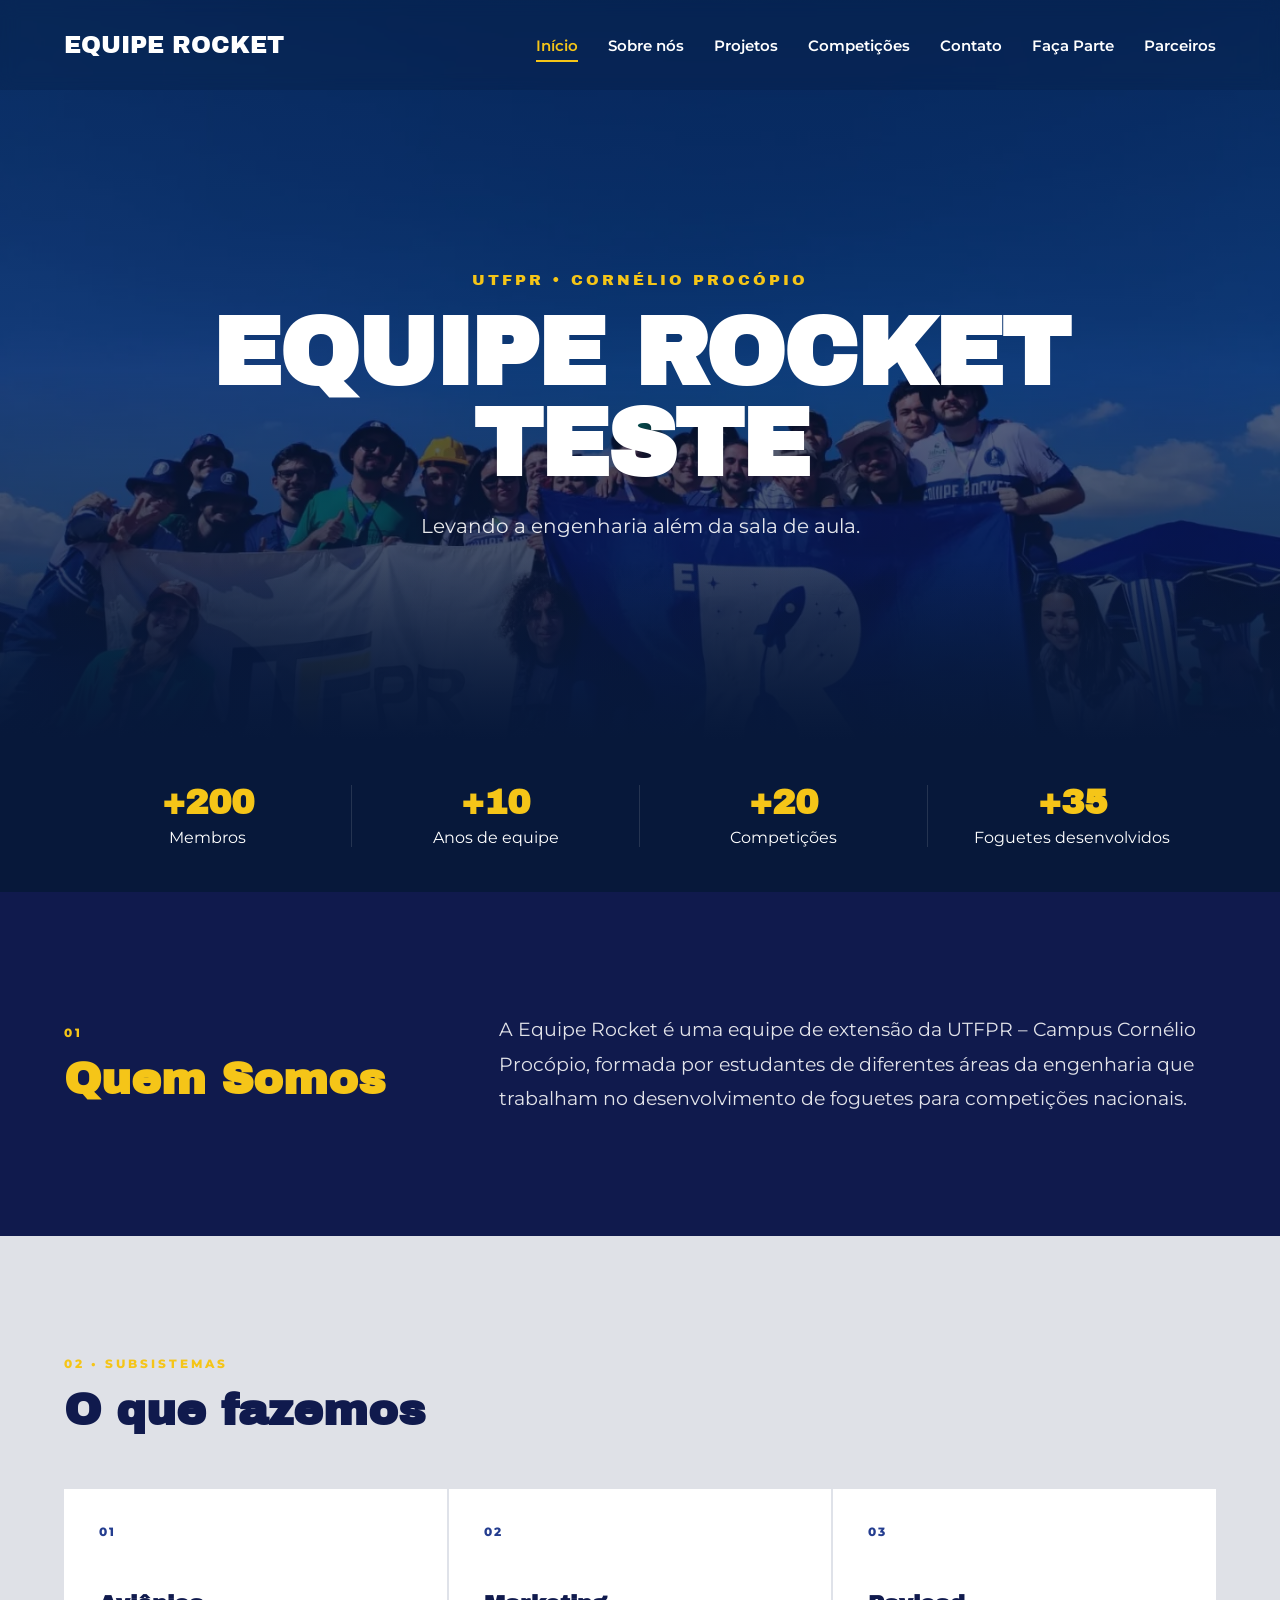
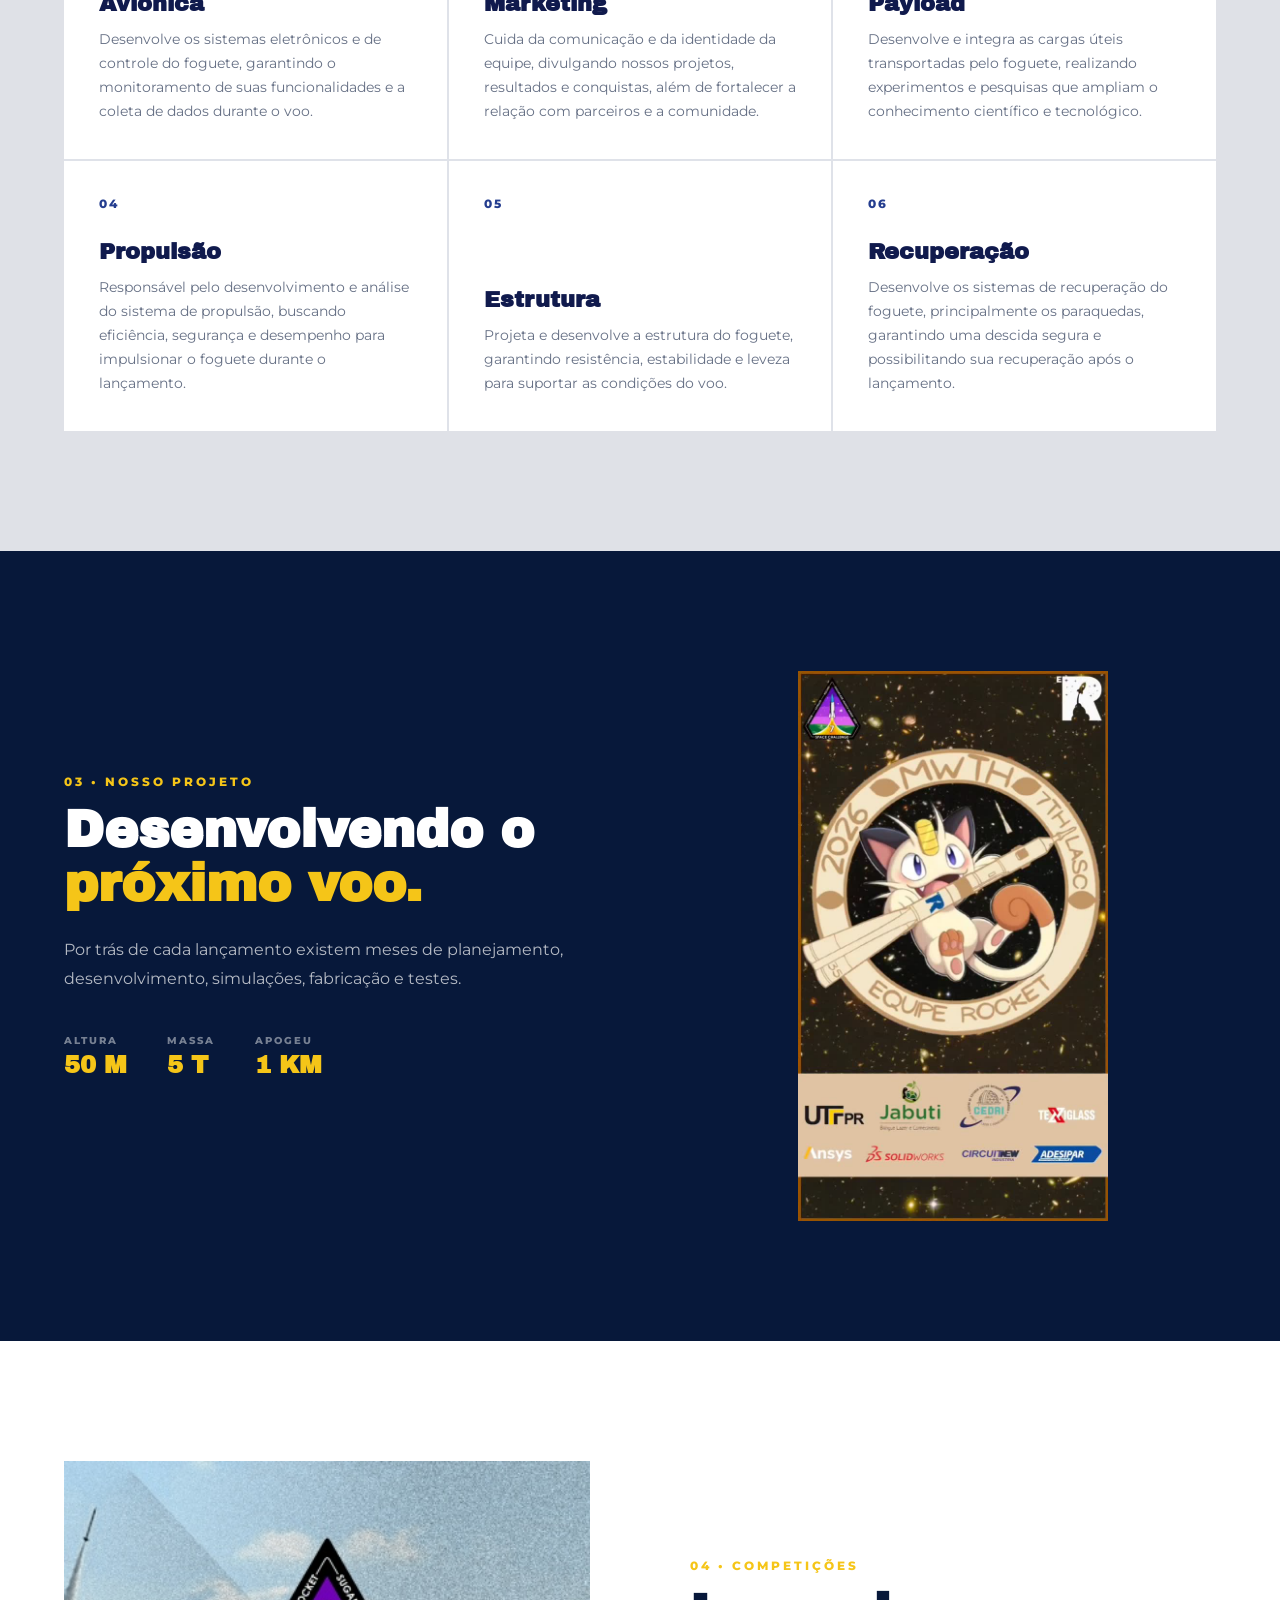
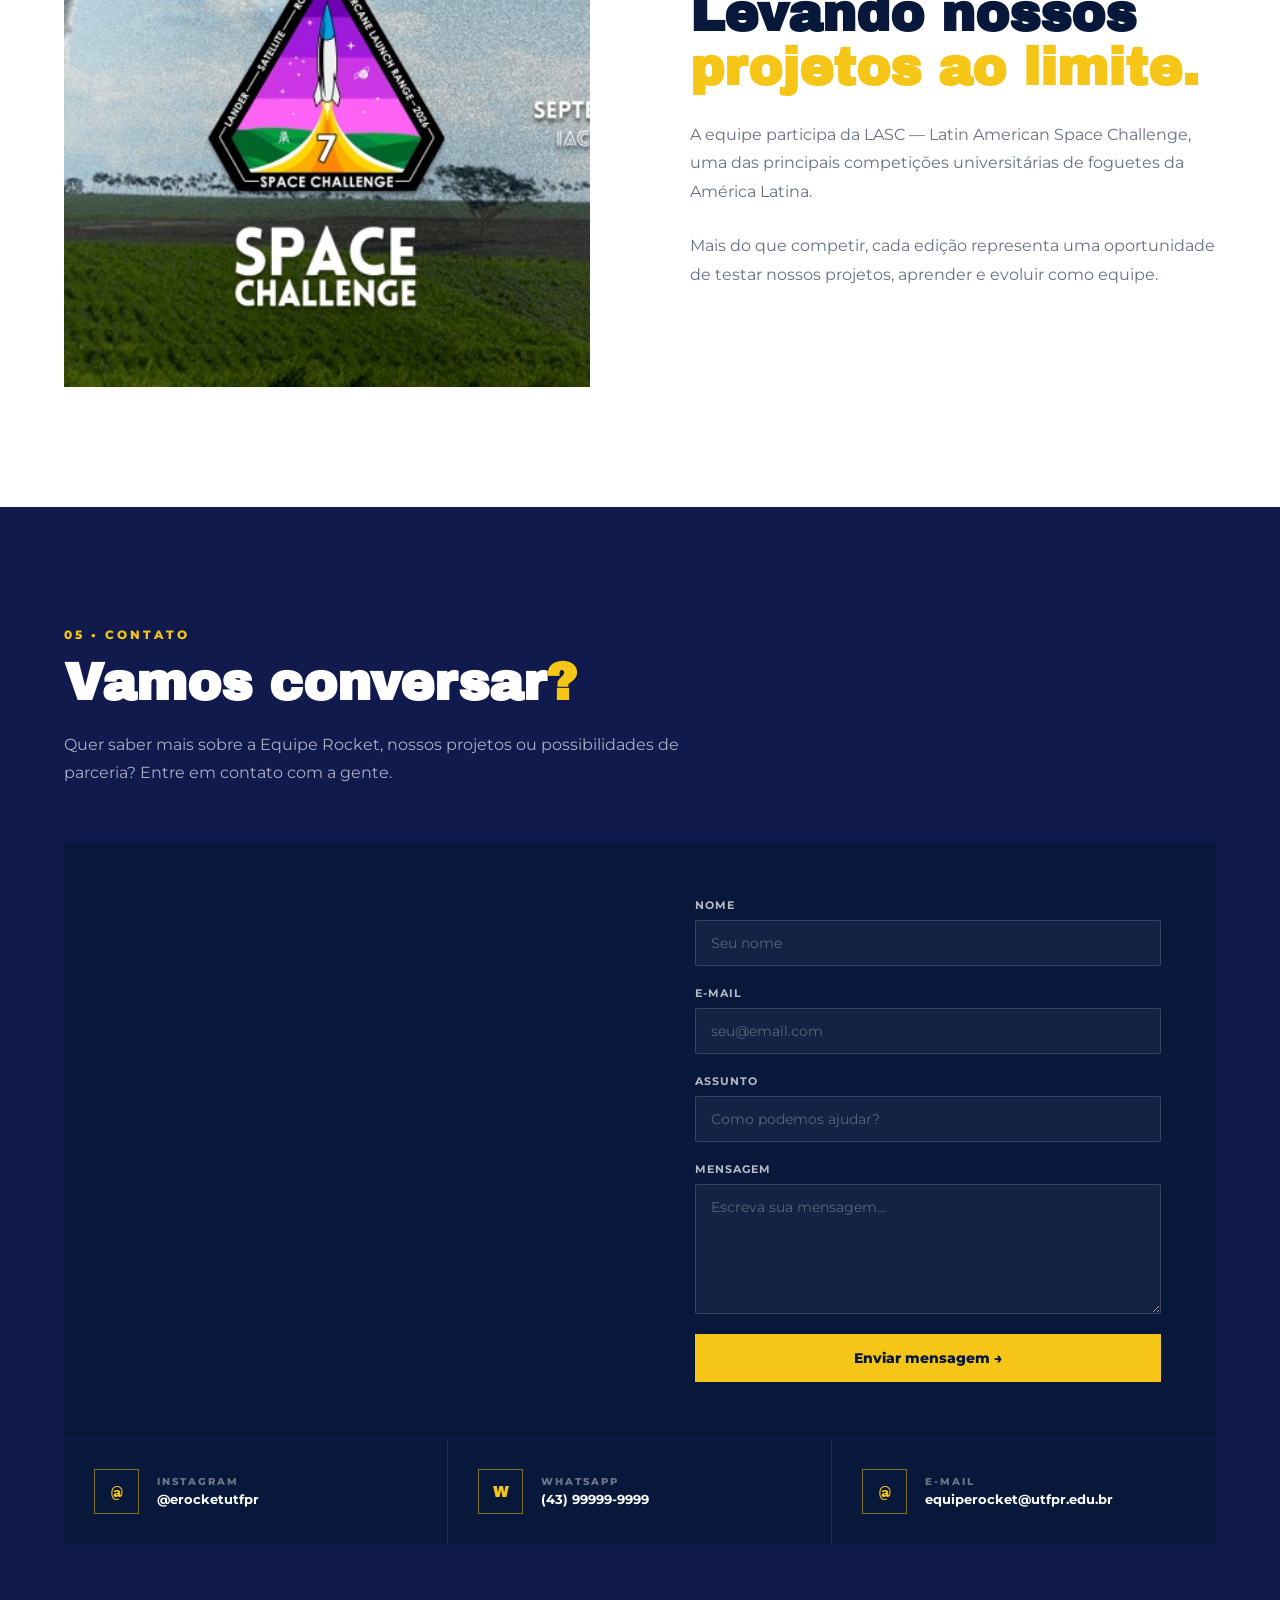
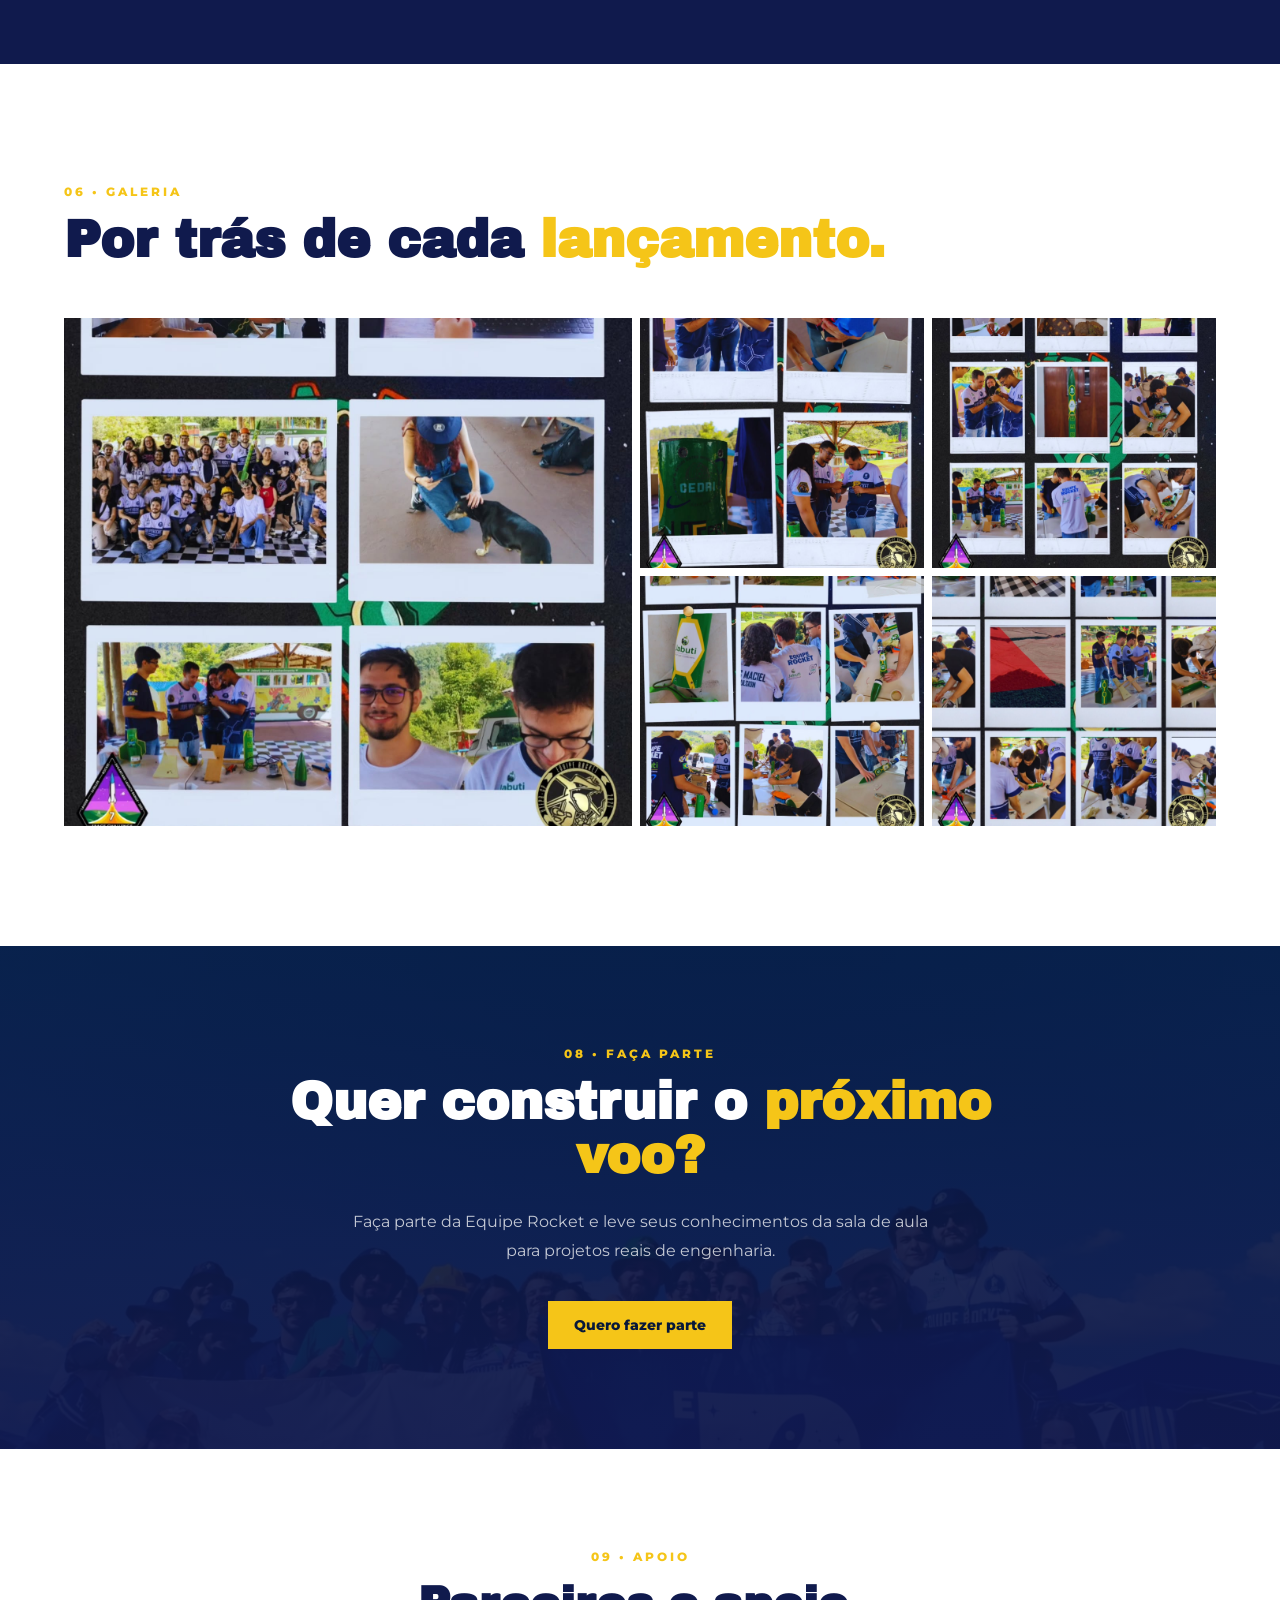
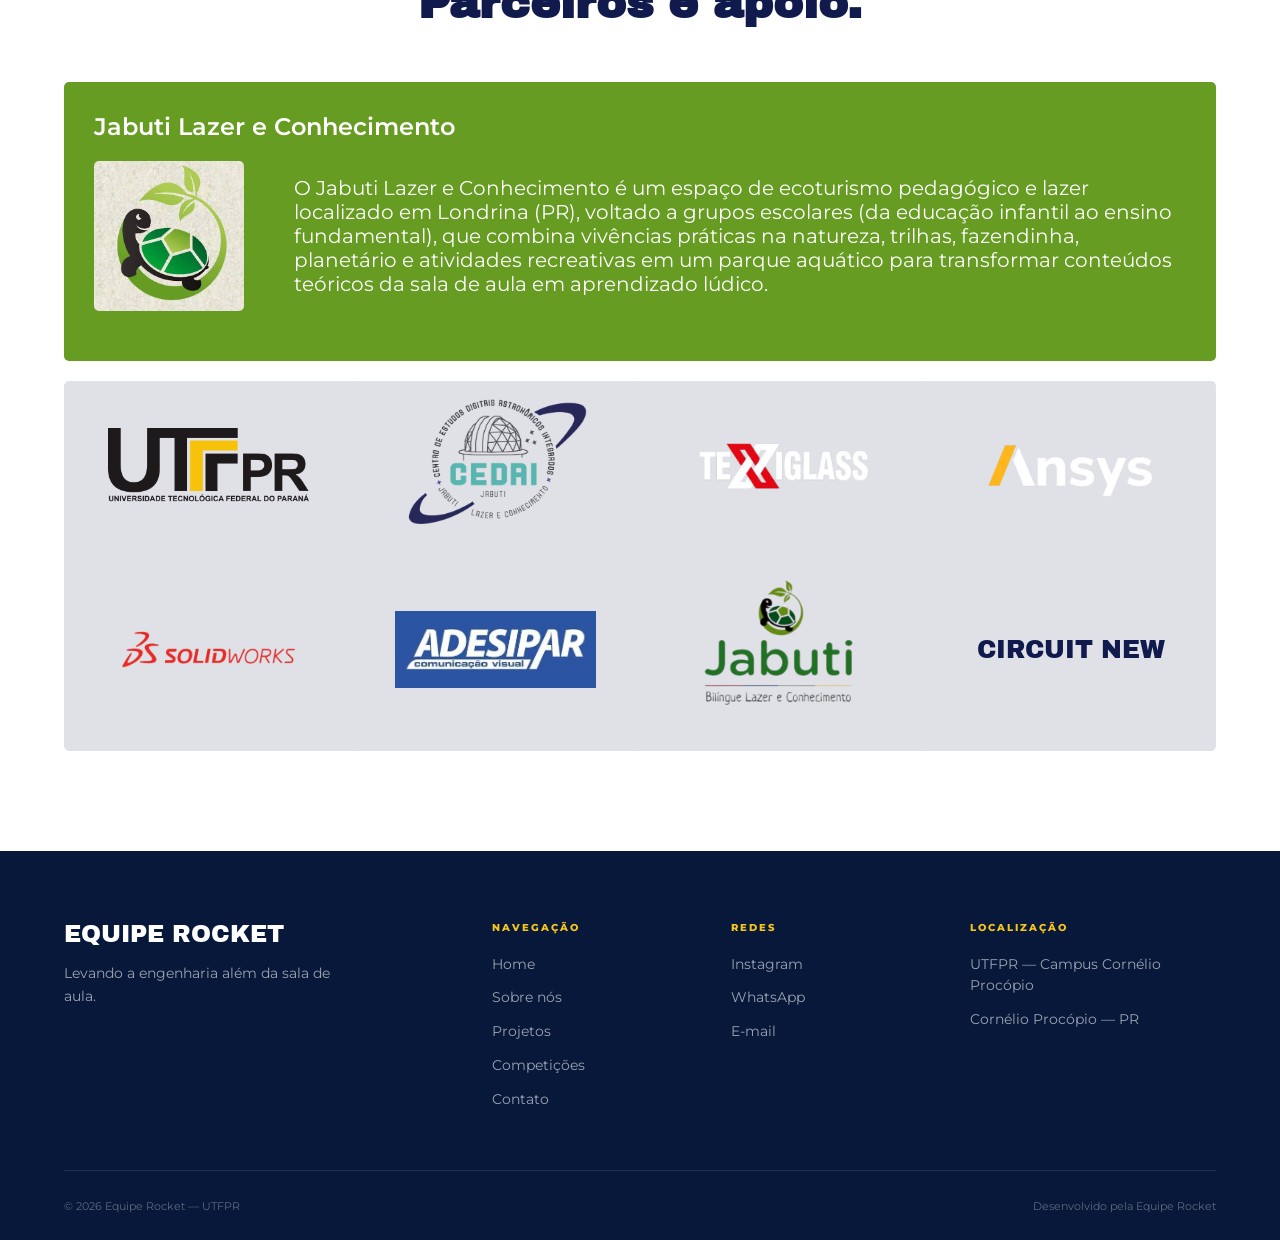
==== commit 2cd1d55d: "feat: animação links header" ====
--- a/index.html
+++ b/index.html
@@ -44,14 +44,21 @@
           <span></span>
         </button>
 
-        <nav class="header__nav" id="main-menu" aria-label="Navegação principal">
+        <nav
+          class="header__nav"
+          id="main-menu"
+          aria-label="Navegação principal"
+        >
           <ul class="header__list">
-            <li><a href="./index.html" class="header__link active"> Home </a></li>
+            <li><a href="#inicio" class="header__link active"> Início </a></li>
             <li><a href="#about" class="header__link"> Sobre nós </a></li>
             <li><a href="#projeto" class="header__link"> Projetos </a></li>
-            <li><a href="#competicoes" class="header__link"> Competições </a></li>
+            <li>
+              <a href="#competicoes" class="header__link"> Competições </a>
+            </li>
             <li><a href="#contato" class="header__link"> Contato </a></li>
             <li><a href="#facaparte" class="header__link"> Faça Parte </a></li>
+            <li><a href="#parceiros" class="header__link"> Parceiros </a></li>
           </ul>
         </nav>
       </div>
@@ -59,7 +66,7 @@
 
     <main>
       <!-- HERO -->
-      <section class="hero">
+      <section class="hero" id="inicio">
         <img
           class="hero__image"
           src="./assets/images/banner02.jpg"
@@ -479,7 +486,7 @@
       </section>
 
       <!-- PARCEIROS -->
-      <section class="partners">
+      <section class="partners" id="parceiros">
         <div class="container">
           <div class="section-title section-title--center">
             <span> 09 • APOIO </span>
@@ -515,25 +522,40 @@
             style="background-color: var(--cinza-claro)"
           >
             <div class="partner">
-              <img src="./assets/images/patrocinadores/UTFPR_logo.png" alt="UTFPR" />
+              <img
+                src="./assets/images/patrocinadores/UTFPR_logo.png"
+                alt="UTFPR"
+              />
             </div>
             <div class="partner">
               <img src="/assets/images/patrocinadores/cedai.png" alt="CEDAI" />
             </div>
             <div class="partner">
-              <img src="/assets/images/patrocinadores/texiglass.png" alt="Texiglass" />
+              <img
+                src="/assets/images/patrocinadores/texiglass.png"
+                alt="Texiglass"
+              />
             </div>
             <div class="partner">
               <img src="/assets/images/patrocinadores/ansys.png" alt="Ansys" />
             </div>
             <div class="partner">
-              <img src="/assets/images/patrocinadores/solidworks.png" alt="SolidWorks" />
+              <img
+                src="/assets/images/patrocinadores/solidworks.png"
+                alt="SolidWorks"
+              />
             </div>
             <div class="partner">
-              <img src="/assets/images/patrocinadores/adesipar.jpg" alt="Adesipar" />
+              <img
+                src="/assets/images/patrocinadores/adesipar.jpg"
+                alt="Adesipar"
+              />
             </div>
             <div class="partner">
-              <img src="/assets/images/patrocinadores/jabuti2.png" alt="Jabuti" />
+              <img
+                src="/assets/images/patrocinadores/jabuti2.png"
+                alt="Jabuti"
+              />
             </div>
             <div class="partner">
               <p>CIRCUIT NEW</p>
@@ -554,7 +576,7 @@
 
           <div class="footer__column">
             <h3>NAVEGAÇÃO</h3>
-            <a href="./index.html"> Home </a>
+            <a href="#inicio"> Home </a>
             <a href="#about"> Sobre nós </a>
             <a href="#projeto"> Projetos </a>
             <a href="#competicoes"> Competições </a>
@@ -741,6 +763,40 @@
           }
         });
       }
+
+      // ---------- Link ativo conforme o scroll ----------
+      (function () {
+        const links = [...document.querySelectorAll(".header__link")];
+        const secoes = links.map((l) =>
+          document.querySelector(l.getAttribute("href")),
+        );
+        const header = document.querySelector(".header");
+
+        function atualizarLinkAtivo() {
+          const margem = (header ? header.offsetHeight : 0) + 80;
+          let atual = 0;
+
+          secoes.forEach((secao, i) => {
+            if (secao && secao.getBoundingClientRect().top <= margem) atual = i;
+          });
+
+          // No fim da página, marca o último link
+          if (
+            window.innerHeight + window.scrollY >=
+            document.documentElement.scrollHeight - 2
+          ) {
+            atual = secoes.length - 1;
+          }
+
+          links.forEach((l, i) => l.classList.toggle("active", i === atual));
+        }
+
+        window.addEventListener("scroll", atualizarLinkAtivo, {
+          passive: true,
+        });
+        window.addEventListener("resize", atualizarLinkAtivo);
+        atualizarLinkAtivo();
+      })();
     </script>
   </body>
-</html>+</html>
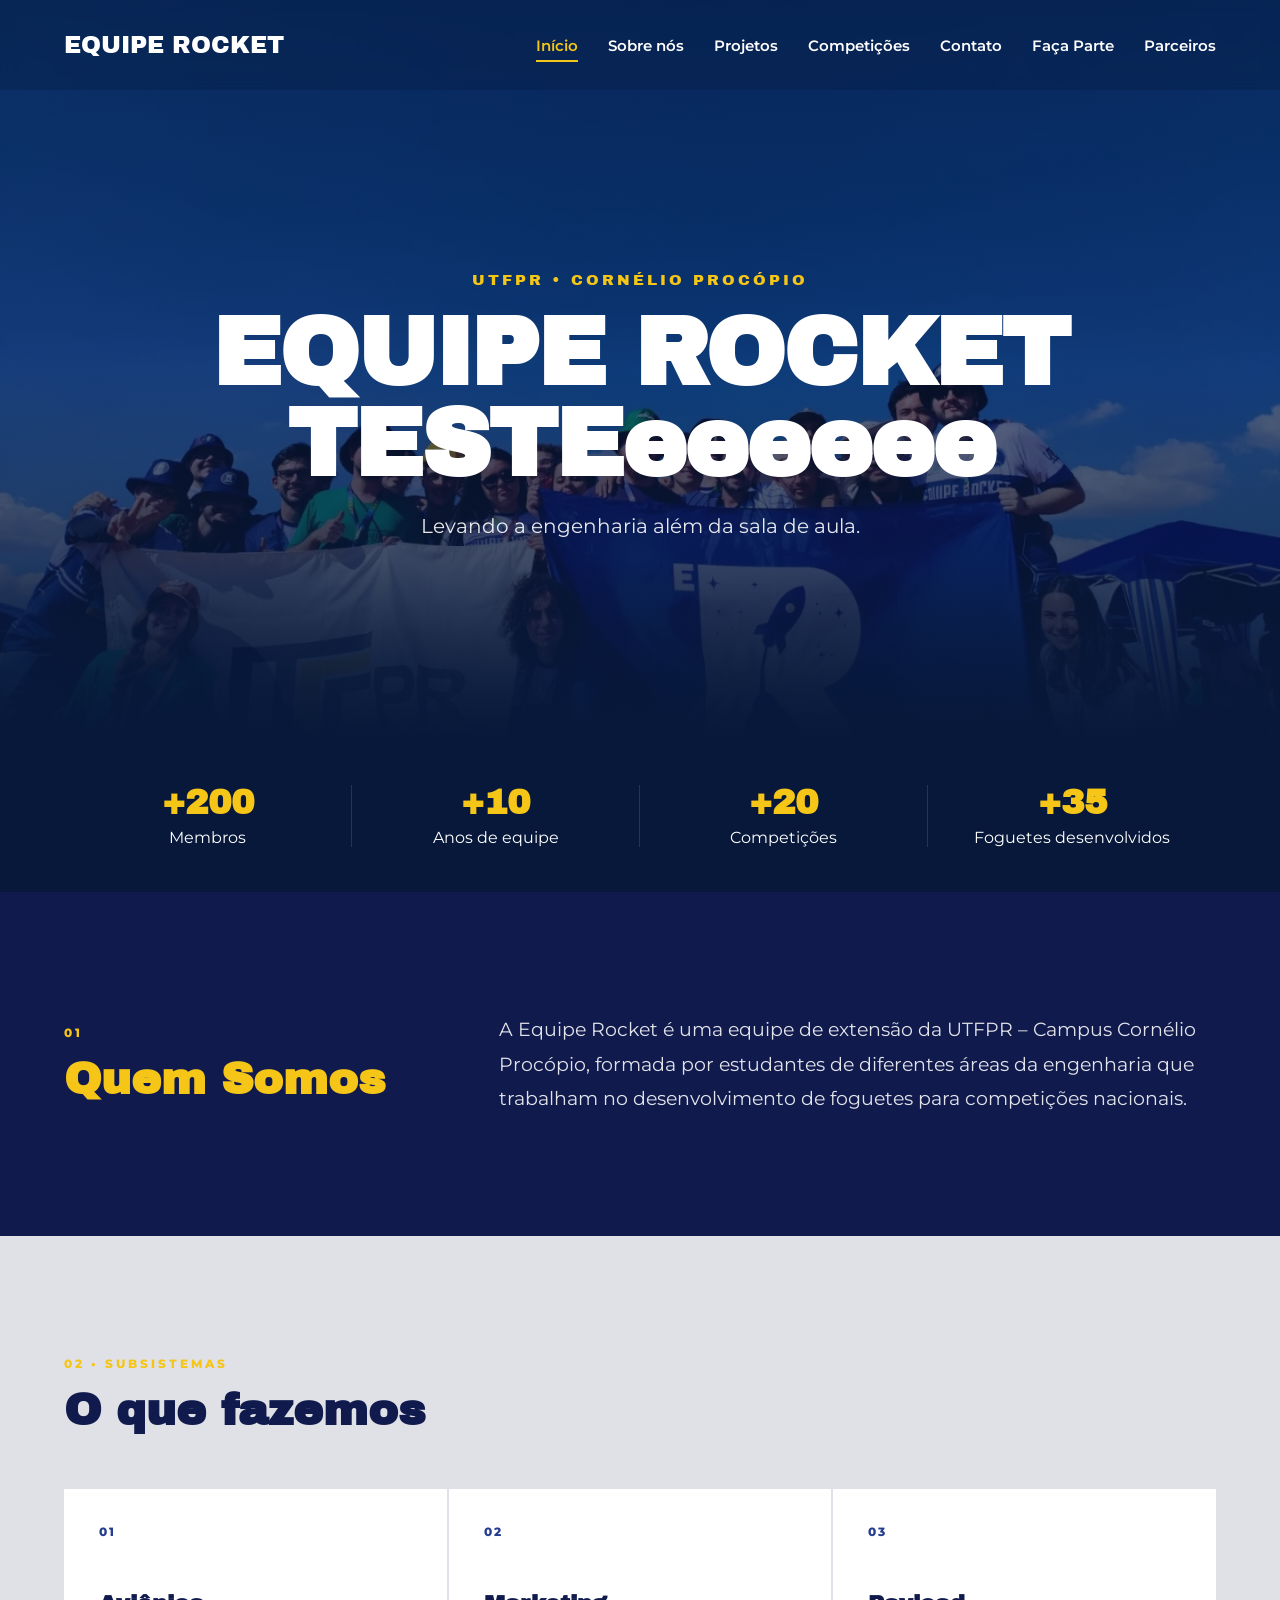
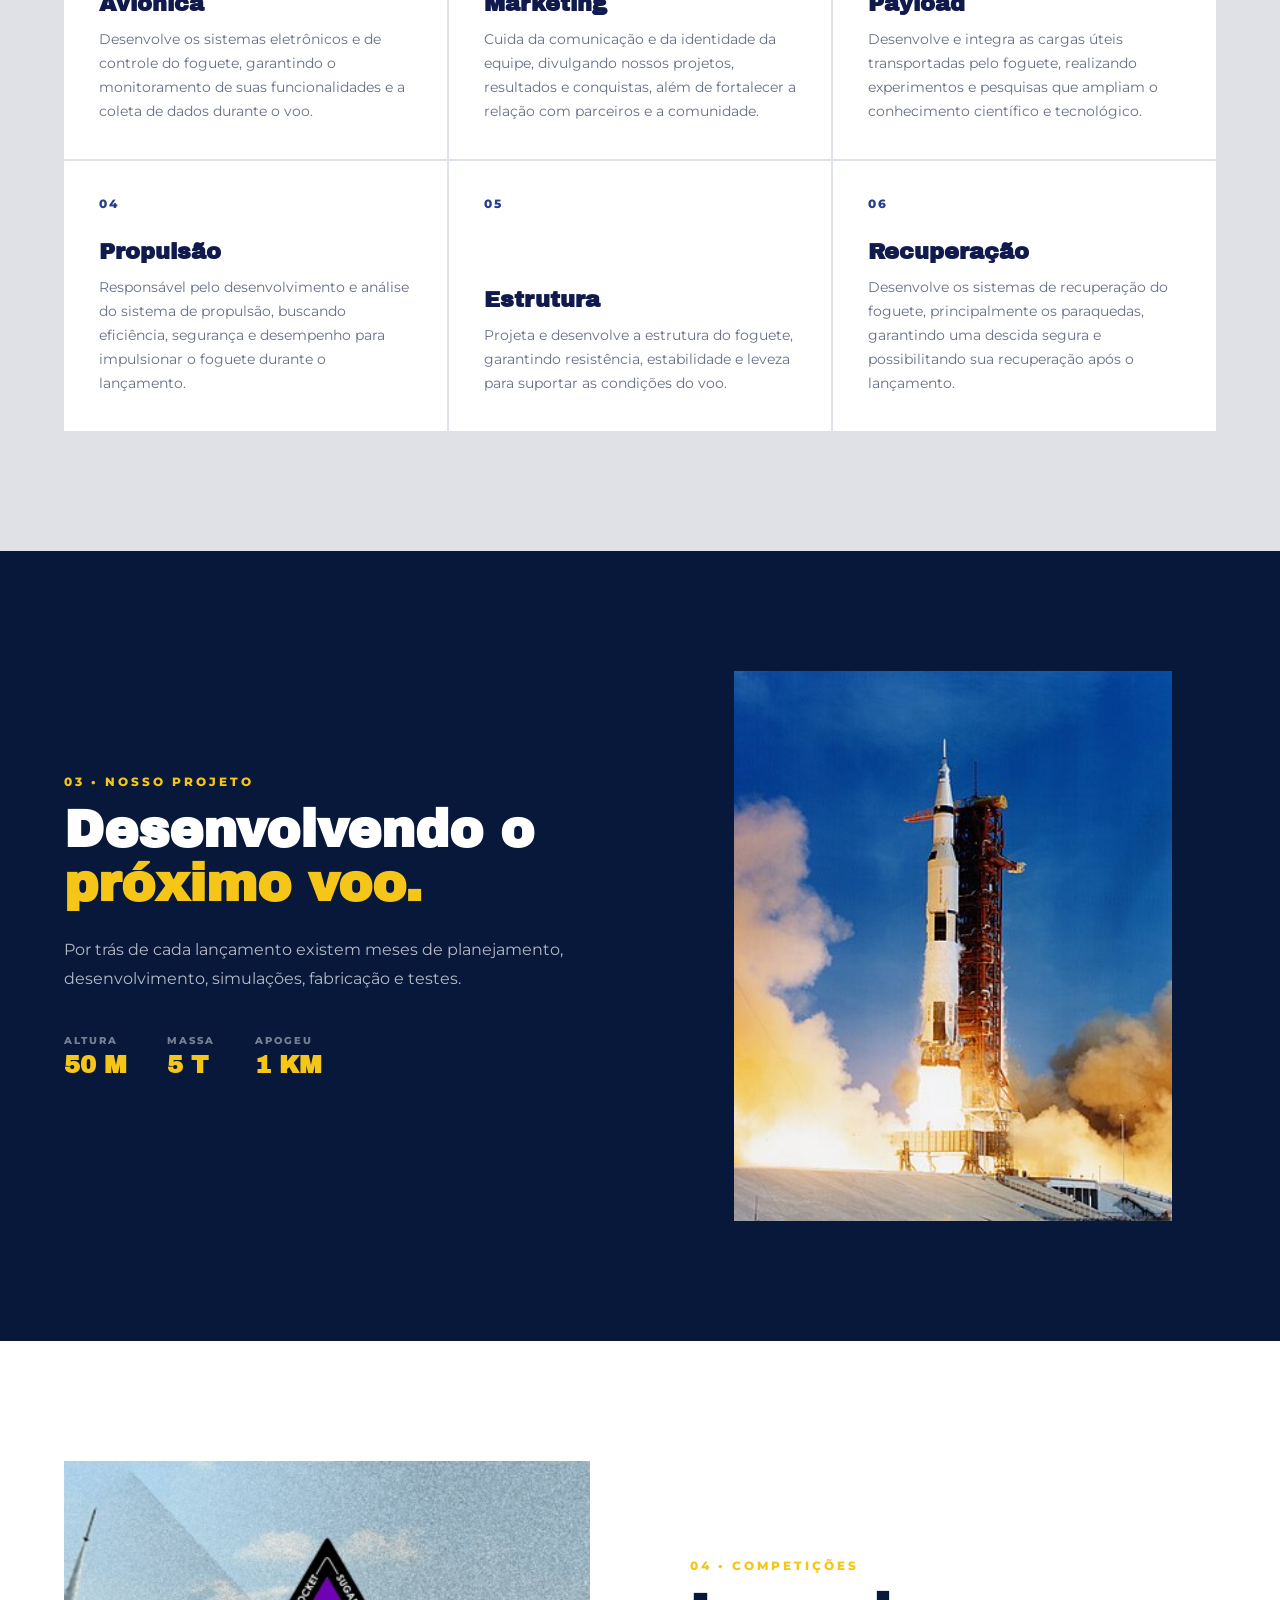
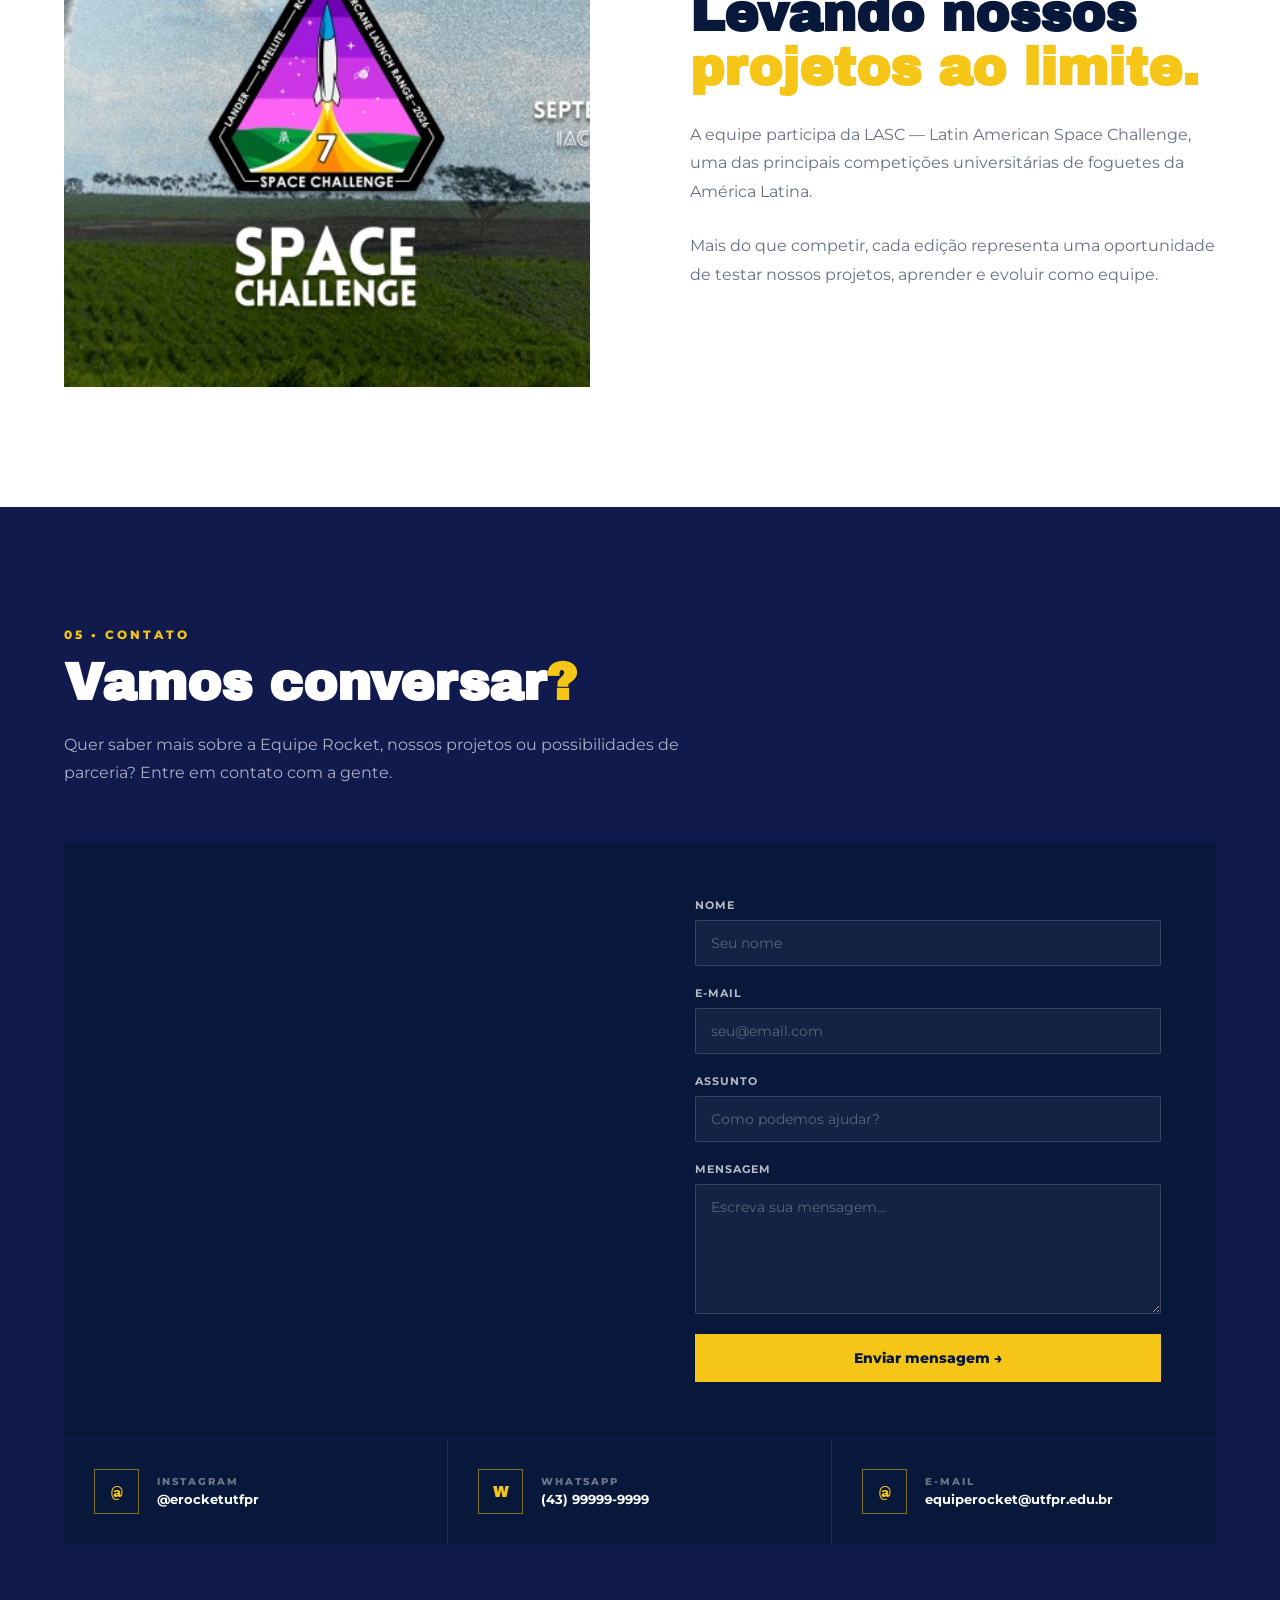
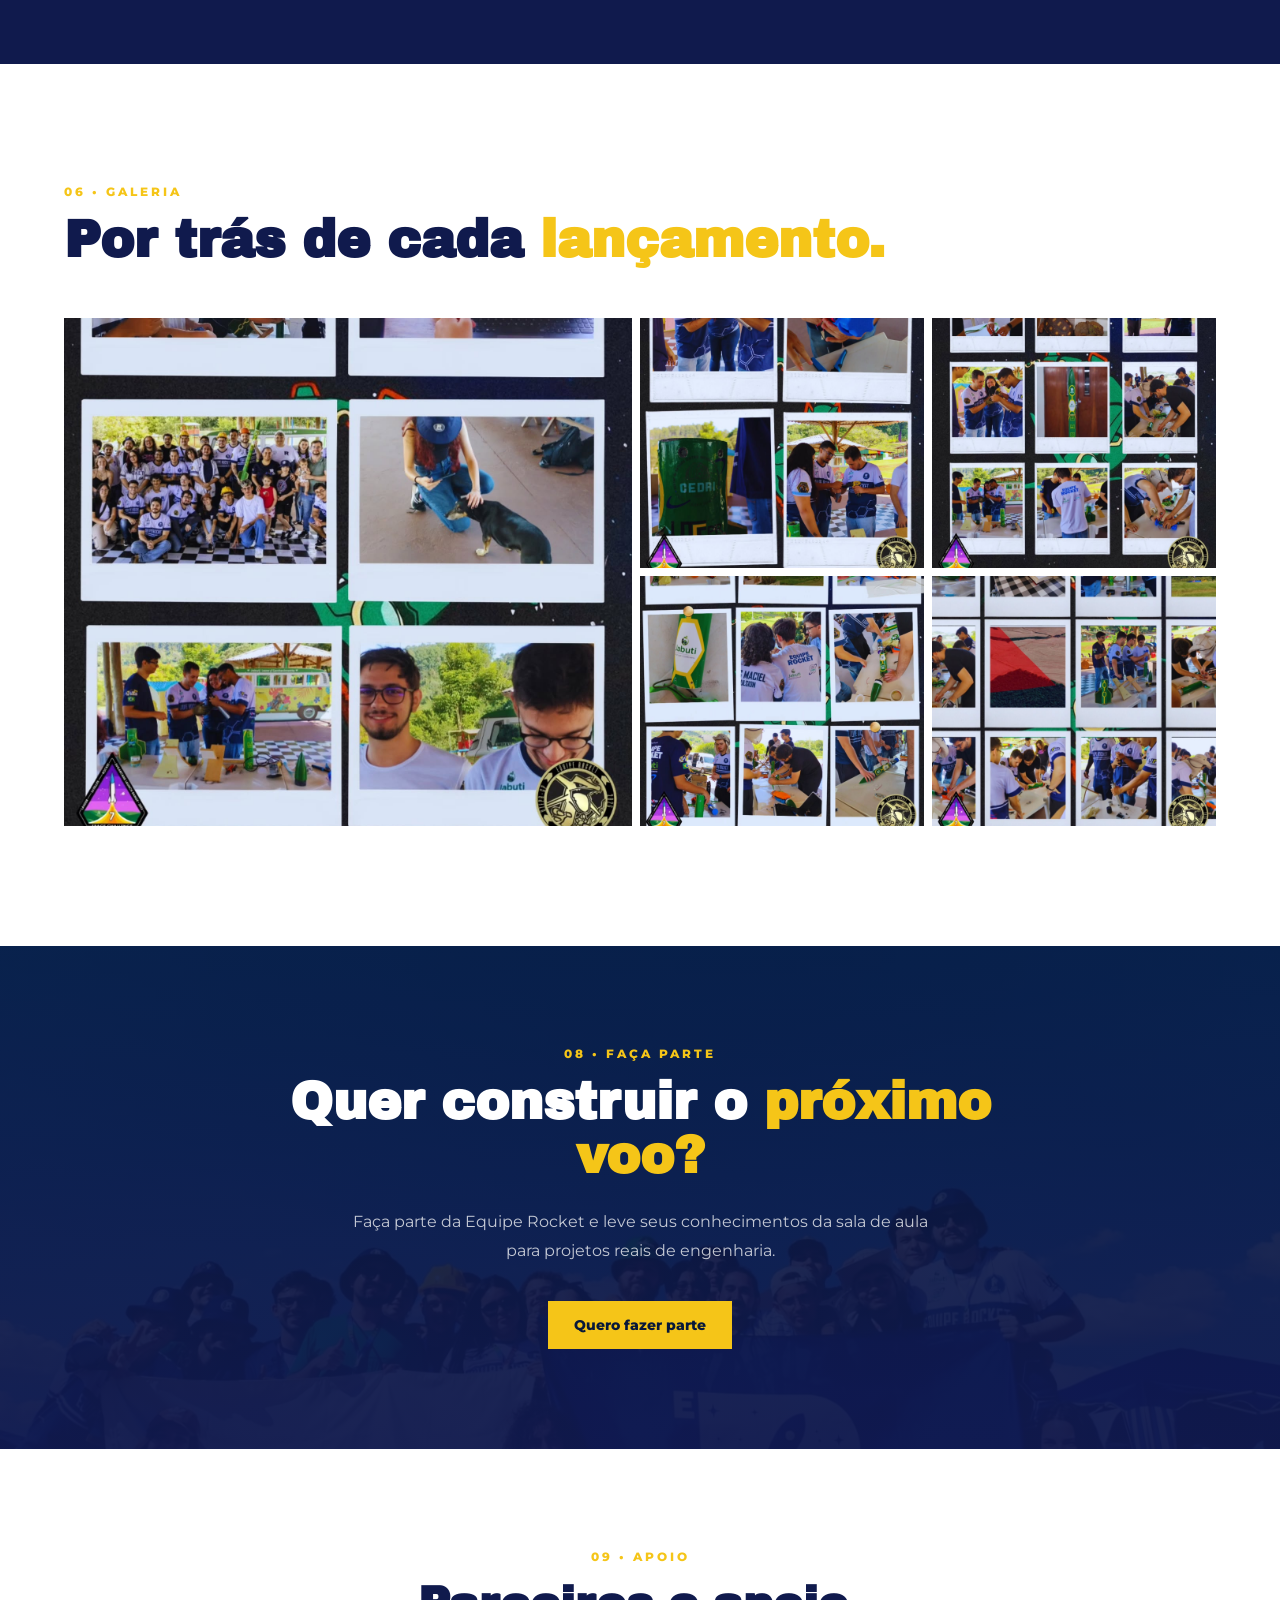
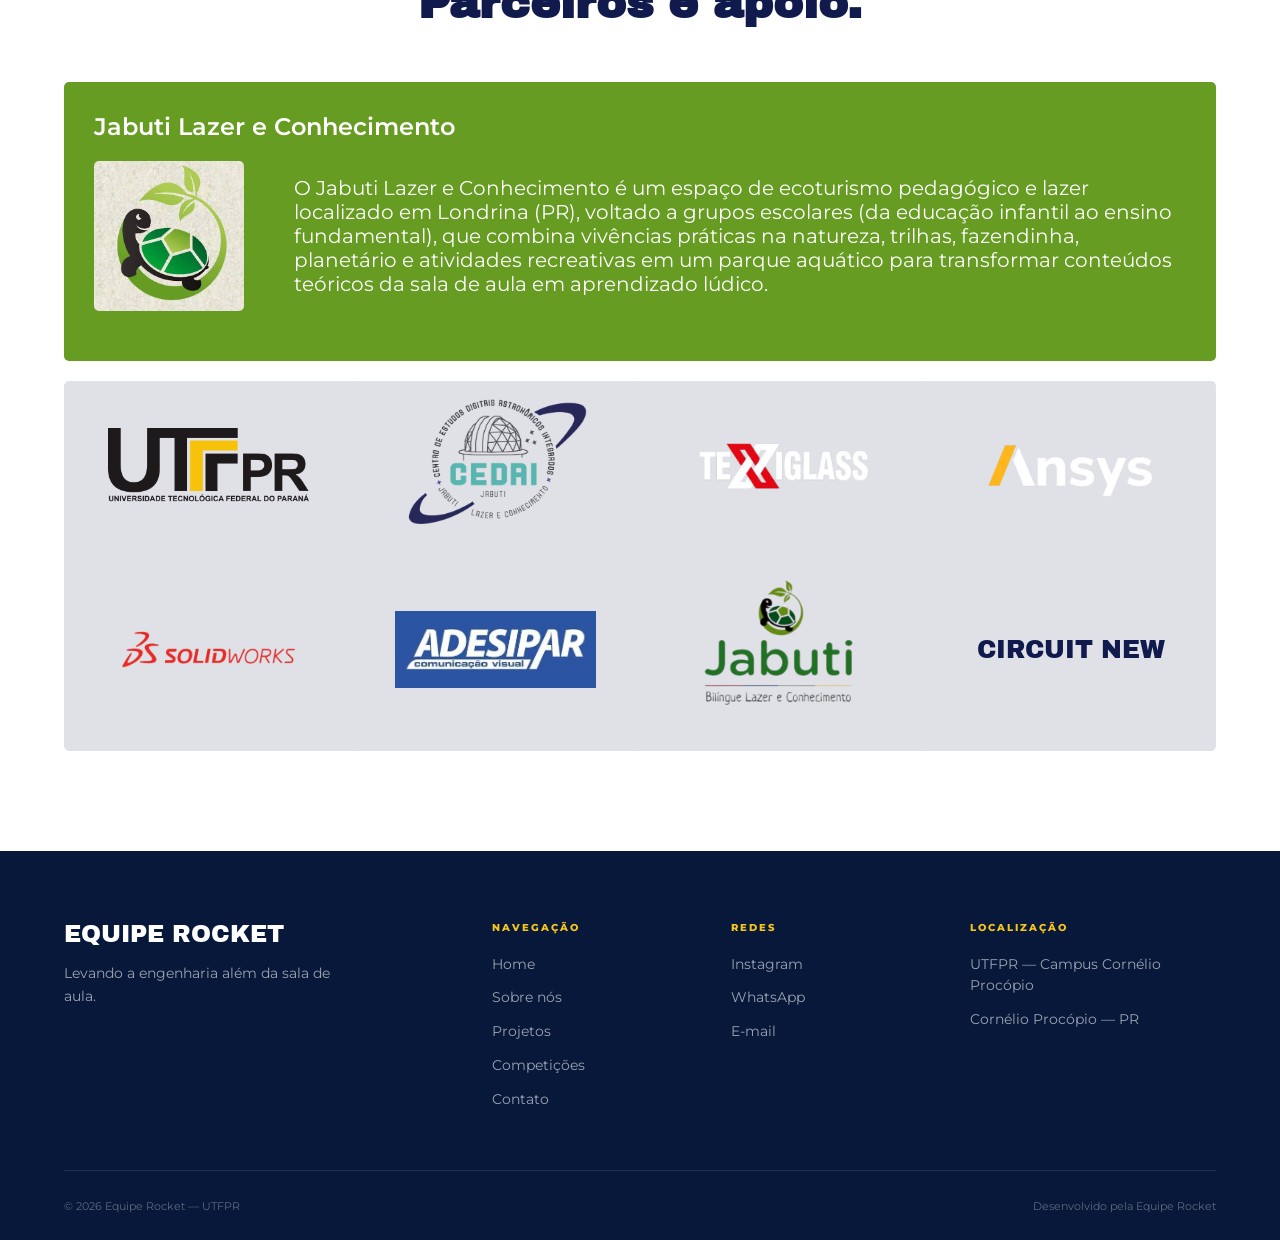
==== commit 98c20b02: "feat: remocao das animações links header" ====
--- a/index.html
+++ b/index.html
@@ -765,38 +765,38 @@
       }
 
       // ---------- Link ativo conforme o scroll ----------
-      (function () {
-        const links = [...document.querySelectorAll(".header__link")];
-        const secoes = links.map((l) =>
-          document.querySelector(l.getAttribute("href")),
-        );
-        const header = document.querySelector(".header");
-
-        function atualizarLinkAtivo() {
-          const margem = (header ? header.offsetHeight : 0) + 80;
-          let atual = 0;
-
-          secoes.forEach((secao, i) => {
-            if (secao && secao.getBoundingClientRect().top <= margem) atual = i;
-          });
-
-          // No fim da página, marca o último link
-          if (
-            window.innerHeight + window.scrollY >=
-            document.documentElement.scrollHeight - 2
-          ) {
-            atual = secoes.length - 1;
-          }
-
-          links.forEach((l, i) => l.classList.toggle("active", i === atual));
-        }
-
-        window.addEventListener("scroll", atualizarLinkAtivo, {
-          passive: true,
-        });
-        window.addEventListener("resize", atualizarLinkAtivo);
-        atualizarLinkAtivo();
-      })();
+      // (function () {
+      //   const links = [...document.querySelectorAll(".header__link")];
+      //   const secoes = links.map((l) =>
+      //     document.querySelector(l.getAttribute("href")),
+      //   );
+      //   const header = document.querySelector(".header");
+
+      //   function atualizarLinkAtivo() {
+      //     const margem = (header ? header.offsetHeight : 0) + 80;
+      //     let atual = 0;
+
+      //     secoes.forEach((secao, i) => {
+      //       if (secao && secao.getBoundingClientRect().top <= margem) atual = i;
+      //     });
+
+      //     // No fim da página, marca o último link
+      //     if (
+      //       window.innerHeight + window.scrollY >=
+      //       document.documentElement.scrollHeight - 2
+      //     ) {
+      //       atual = secoes.length - 1;
+      //     }
+
+      //     links.forEach((l, i) => l.classList.toggle("active", i === atual));
+      //   }
+
+      //   window.addEventListener("scroll", atualizarLinkAtivo, {
+      //     passive: true,
+      //   });
+      //   window.addEventListener("resize", atualizarLinkAtivo);
+      //   atualizarLinkAtivo();
+      // })();
     </script>
   </body>
 </html>
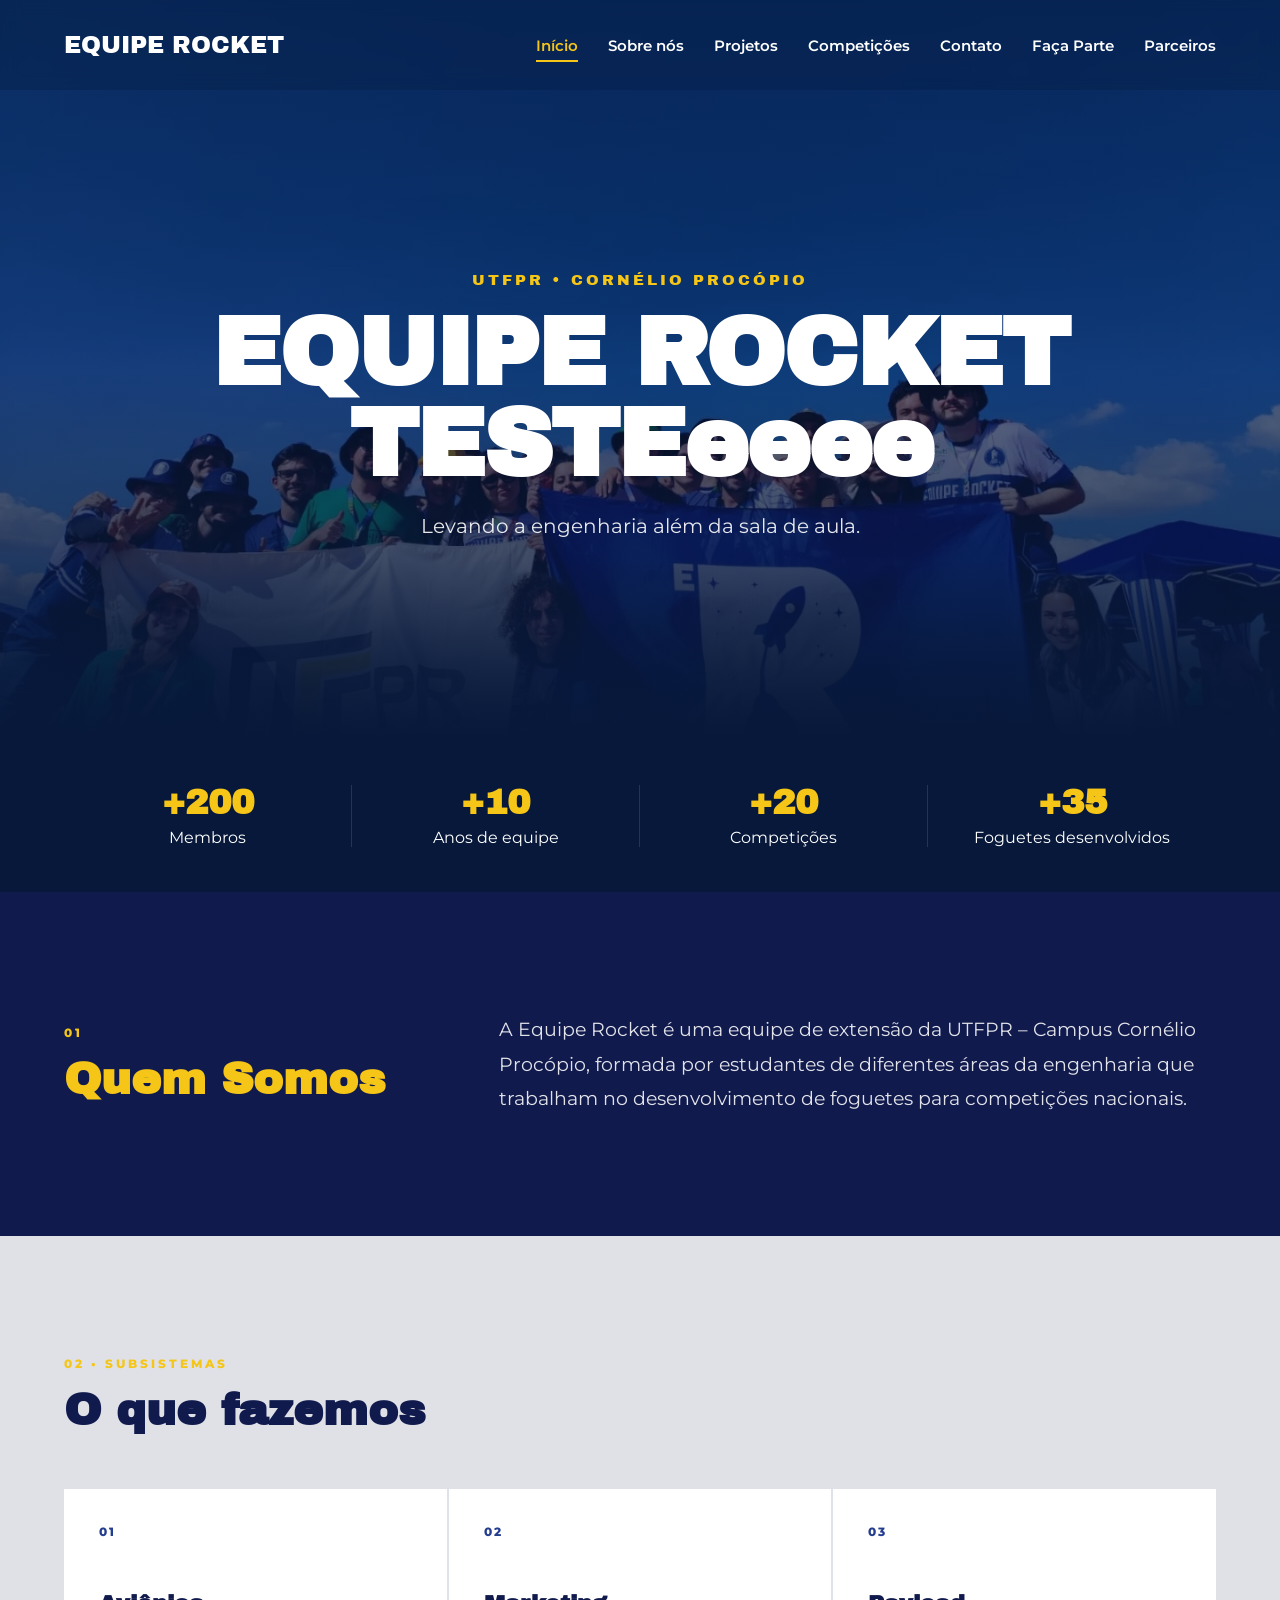
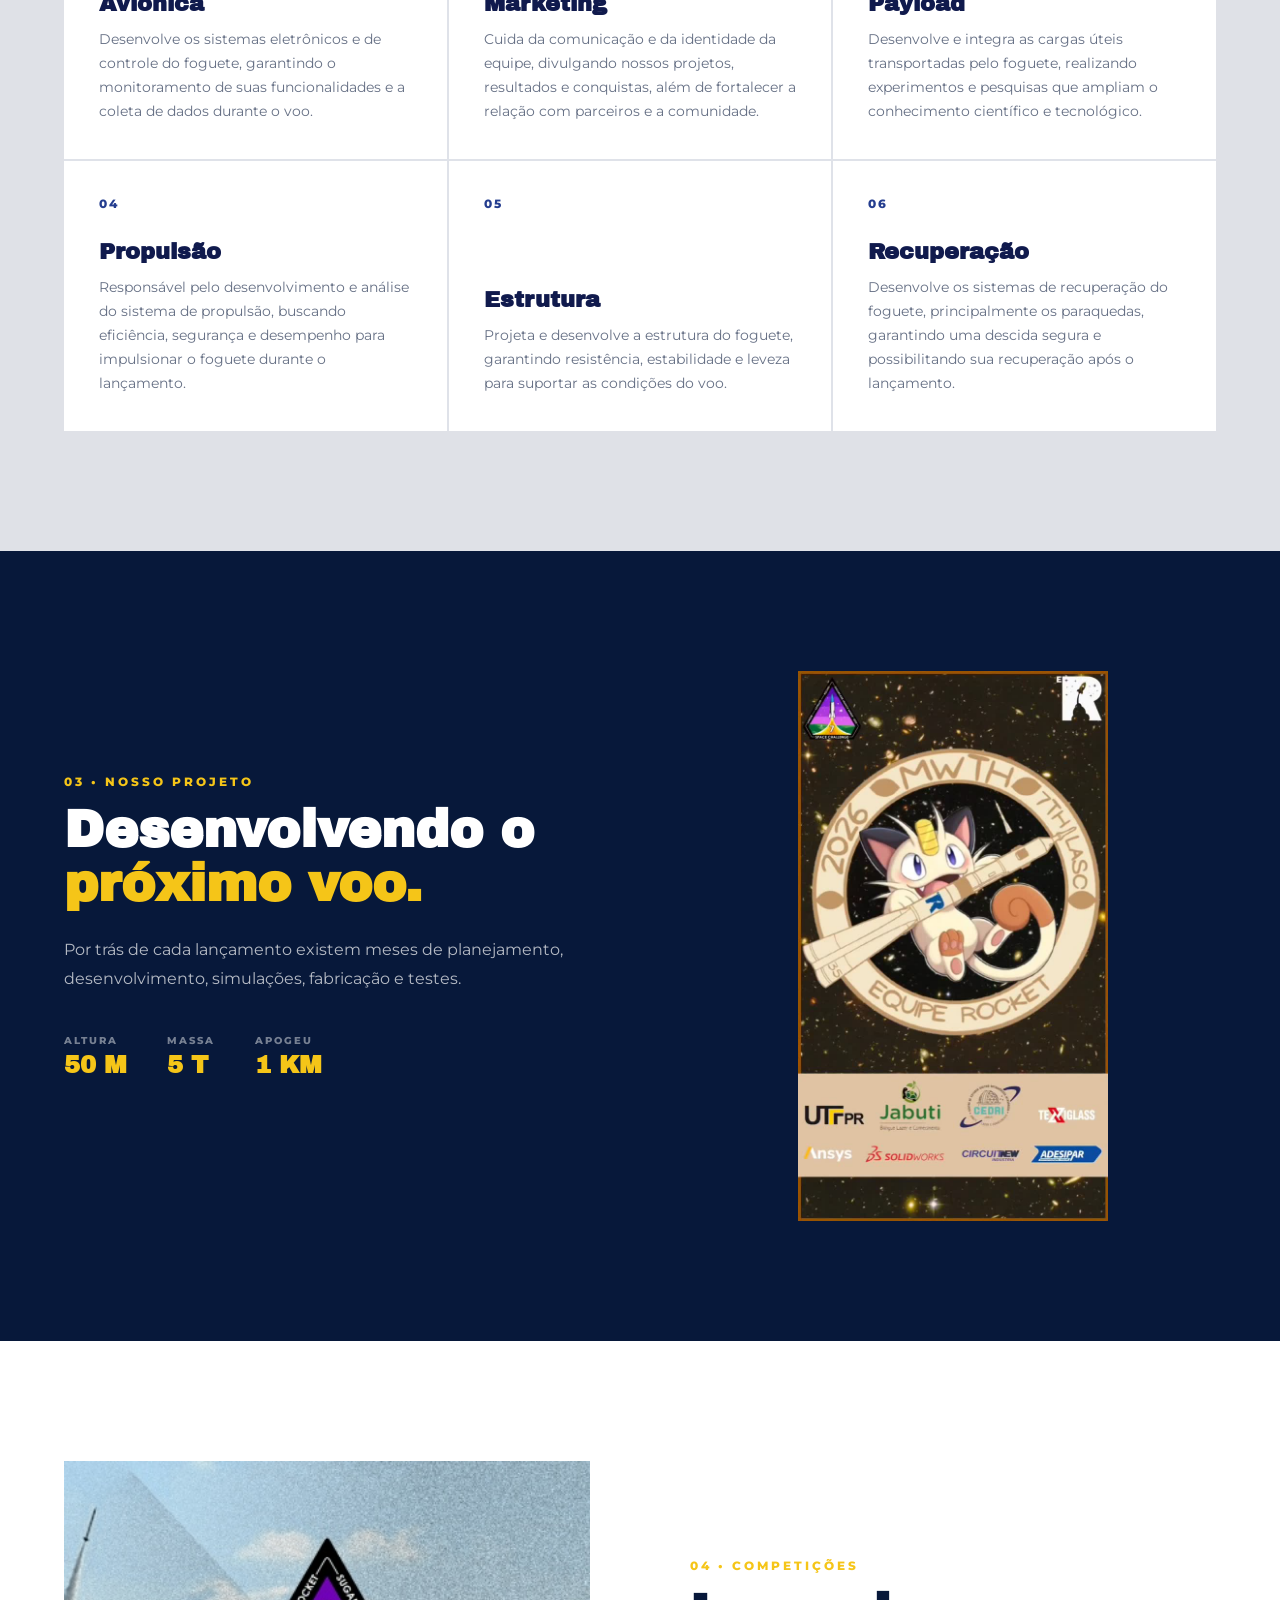
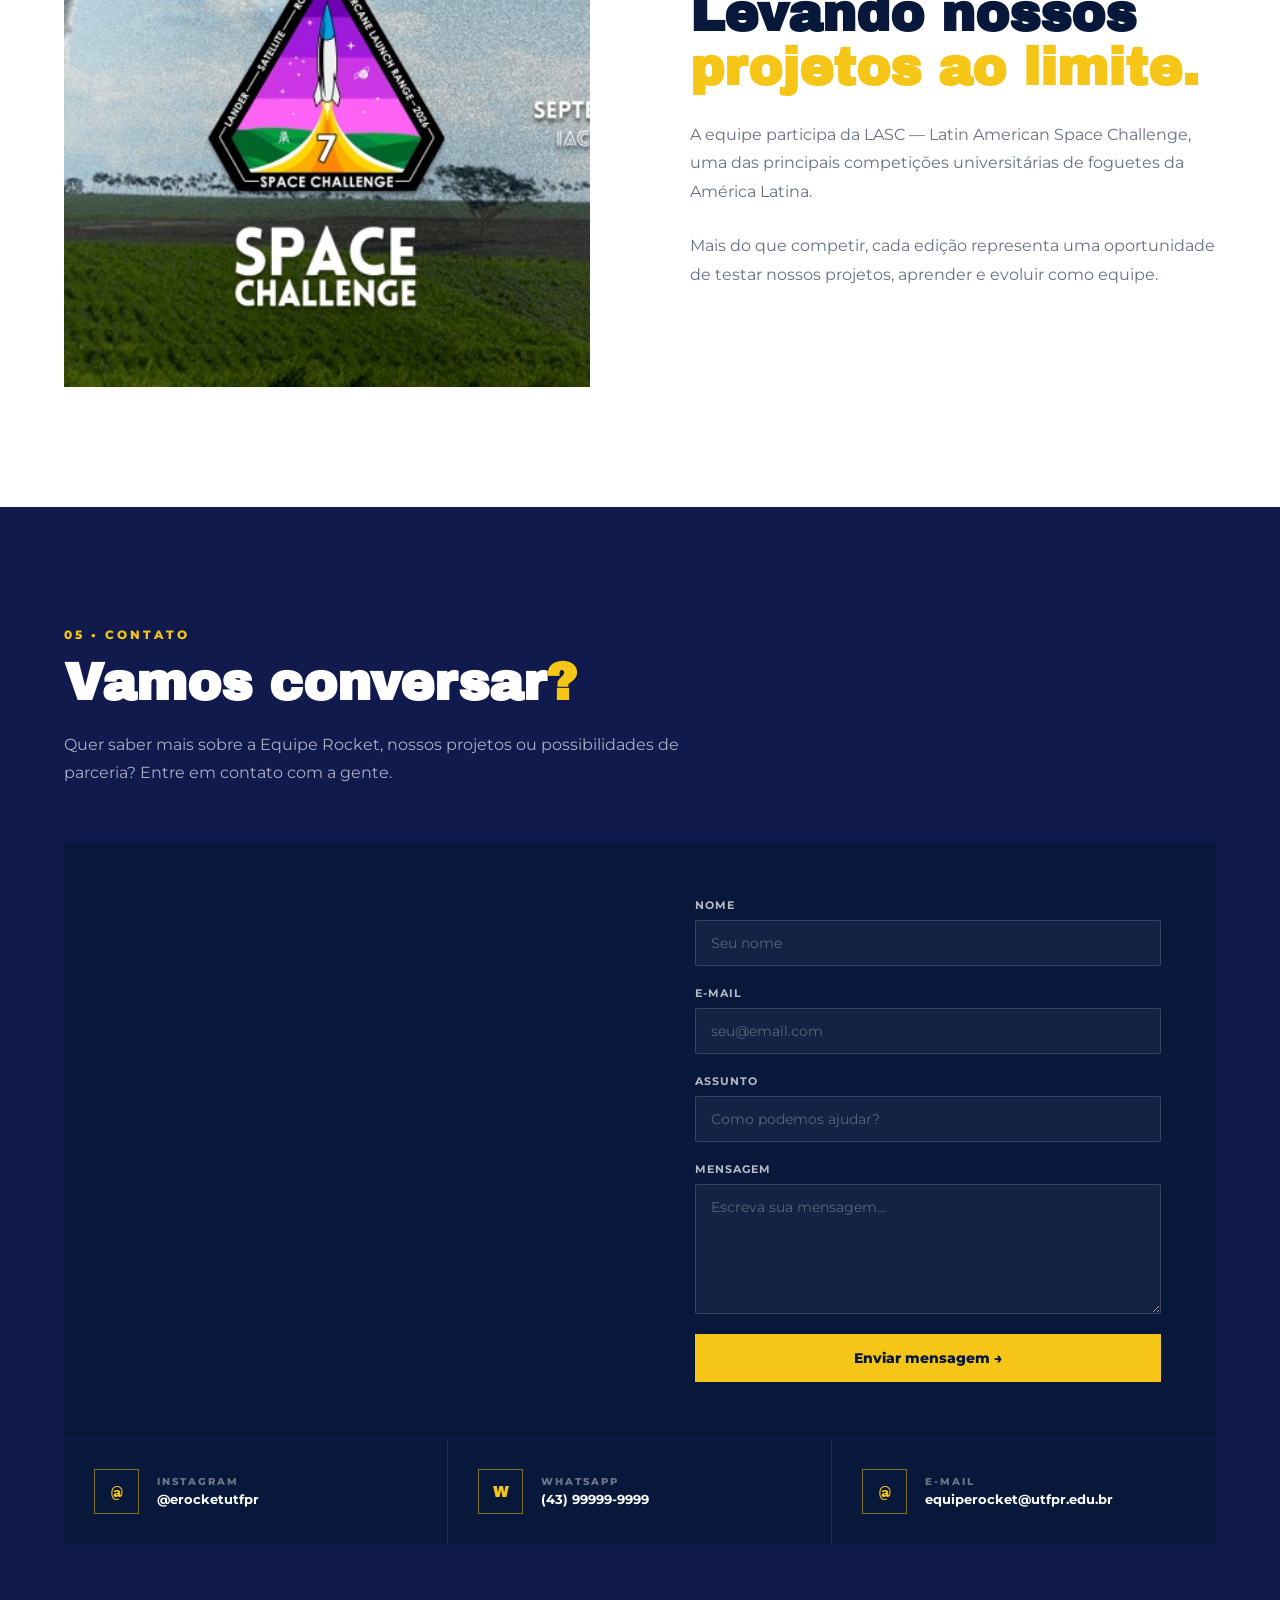
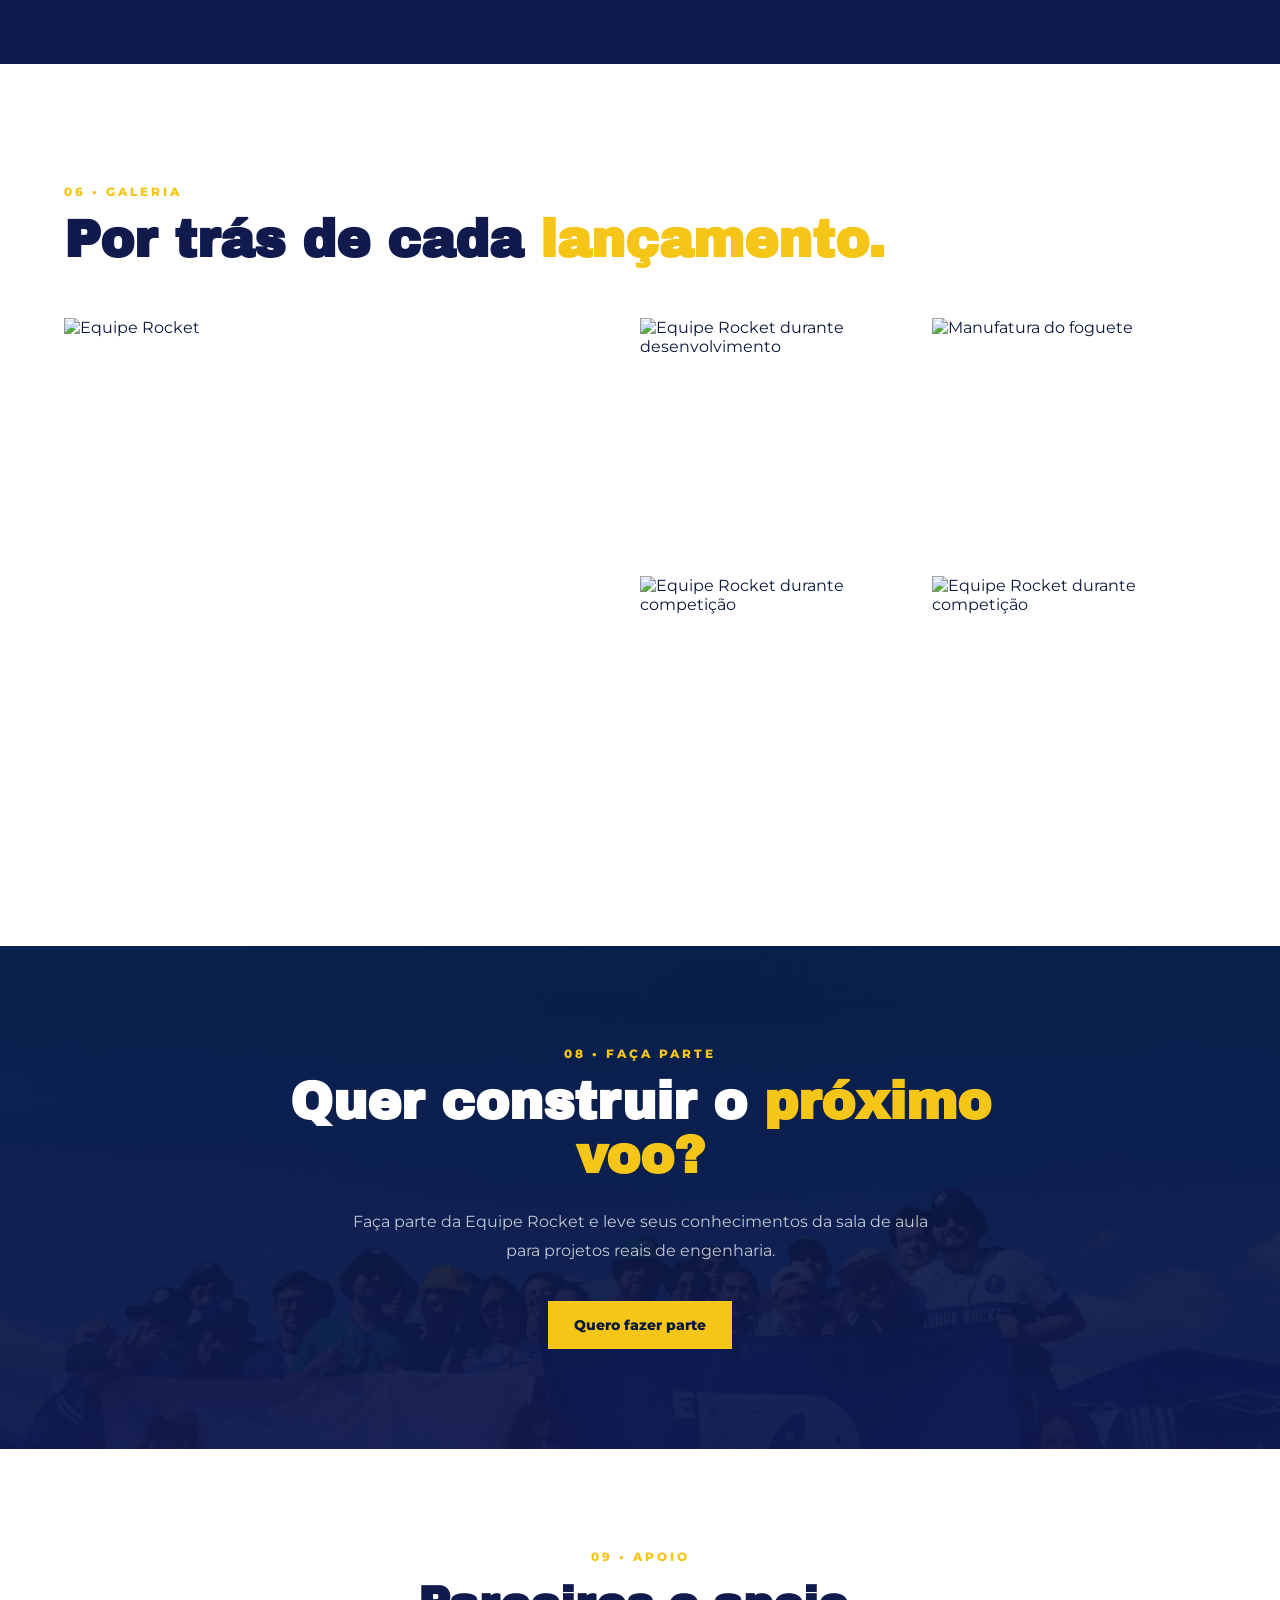
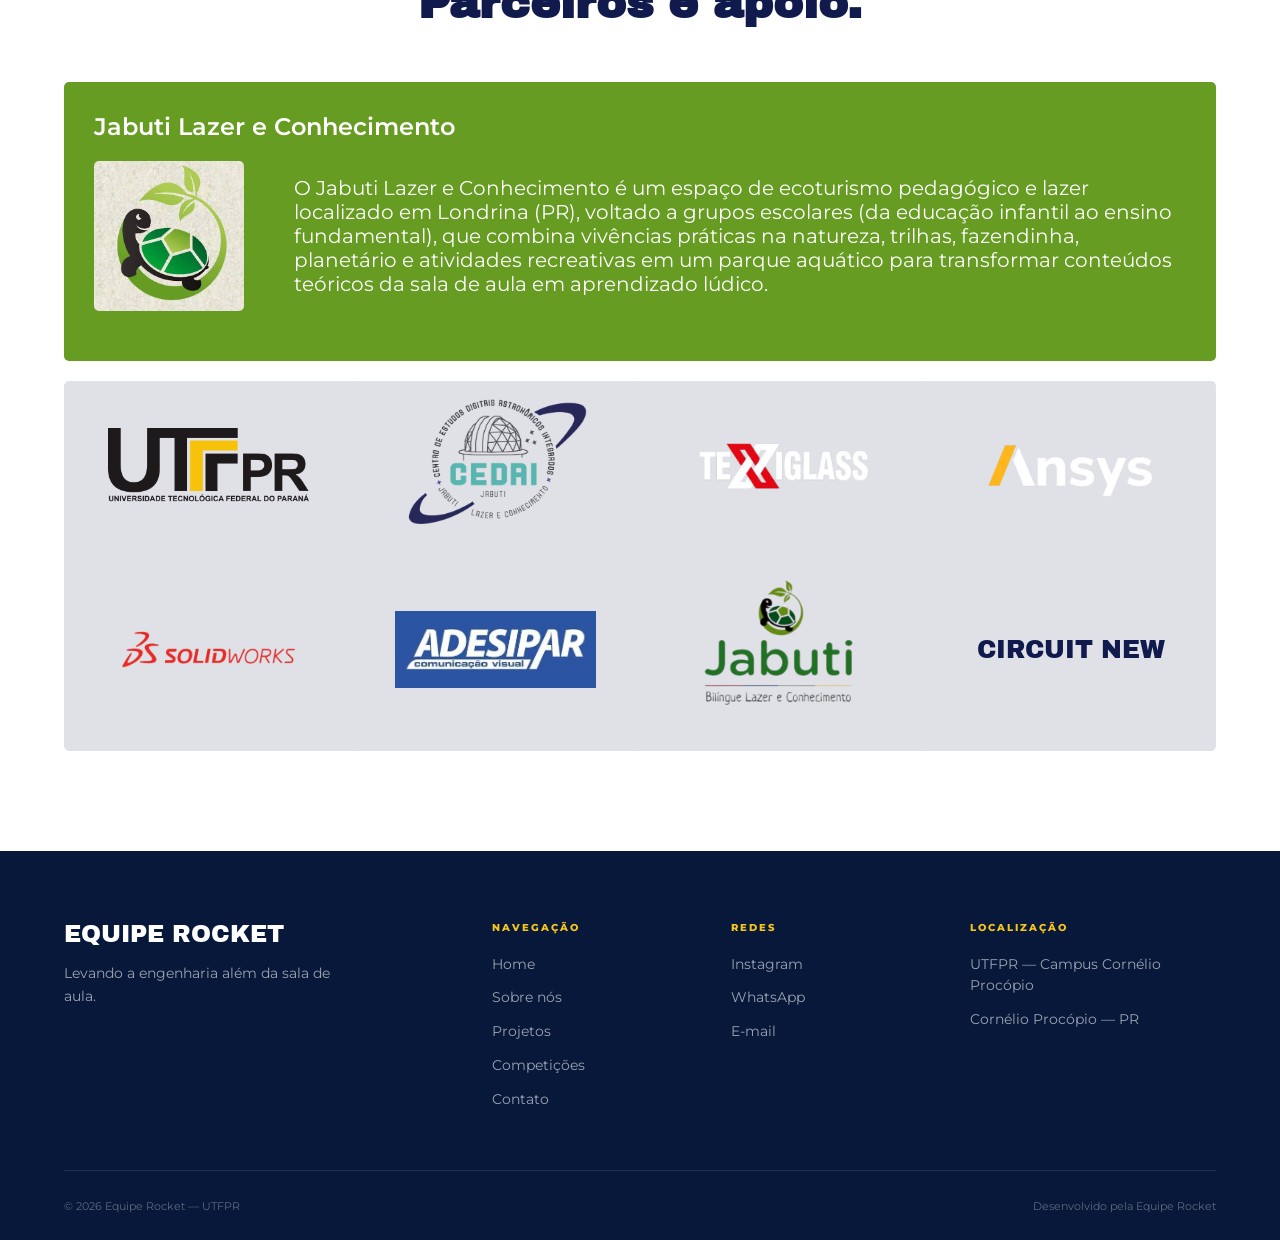
==== commit ddc0c559: "feat: formato das imagens index" ====
--- a/index.html
+++ b/index.html
@@ -426,29 +426,29 @@
           <!-- Os itens abaixo servem de fallback; o CMS substitui tudo -->
           <div class="gallery__grid" id="cms-galeria">
             <div class="gallery__item gallery__item--large">
-              <img src="./assets/images/galeria/01.heic" alt="Equipe Rocket" />
+              <img src="./assets/images/galeria/01.jpg" alt="Equipe Rocket" />
             </div>
             <div class="gallery__item">
               <img
-                src="./assets/images/galeria/02.heic"
+                src="./assets/images/galeria/02.jpg"
                 alt="Equipe Rocket durante desenvolvimento"
               />
             </div>
             <div class="gallery__item">
               <img
-                src="./assets/images/galeria/03.heic"
+                src="./assets/images/galeria/03.jpg"
                 alt="Manufatura do foguete"
               />
             </div>
             <div class="gallery__item">
               <img
-                src="./assets/images/galeria/04.heic"
+                src="./assets/images/galeria/04.jpg"
                 alt="Equipe Rocket durante competição"
               />
             </div>
             <div class="gallery__item">
               <img
-                src="./assets/images/galeria/05.heic"
+                src="./assets/images/galeria/05.jpg"
                 alt="Equipe Rocket durante competição"
               />
             </div>
